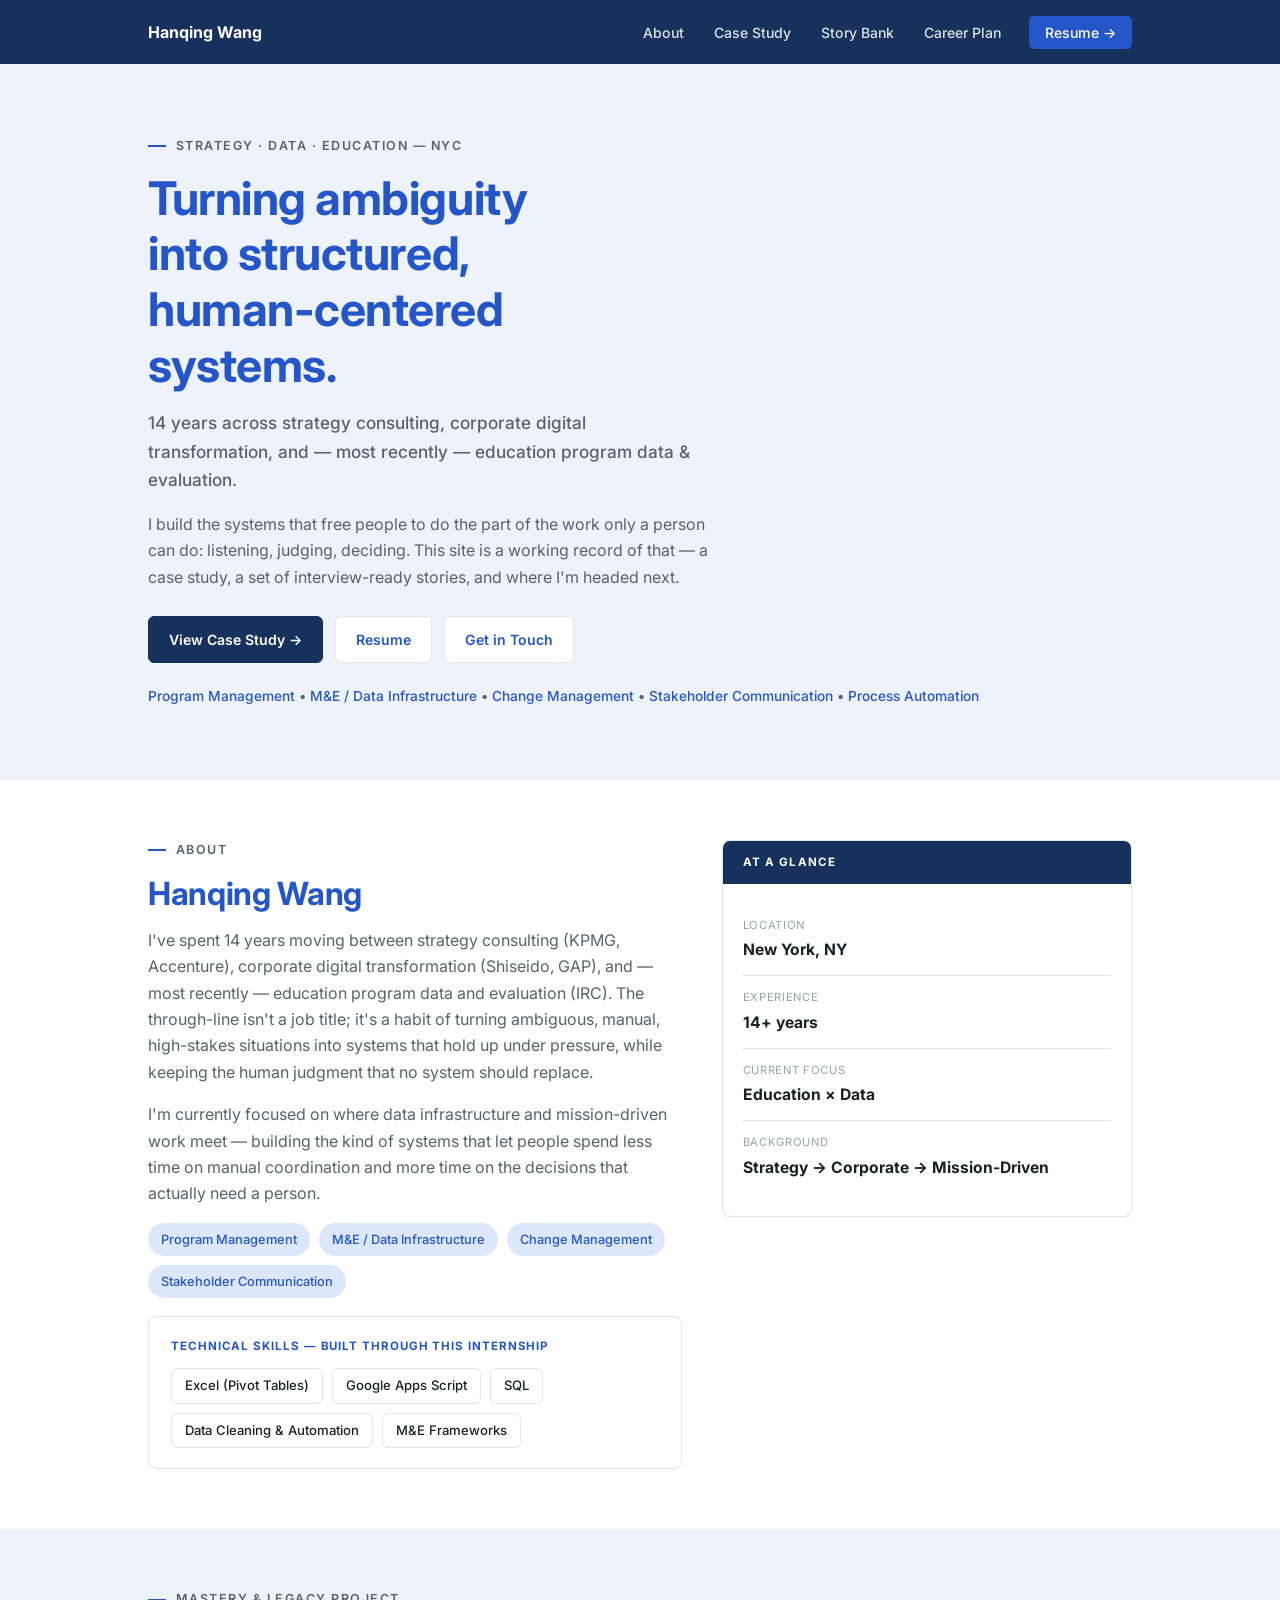
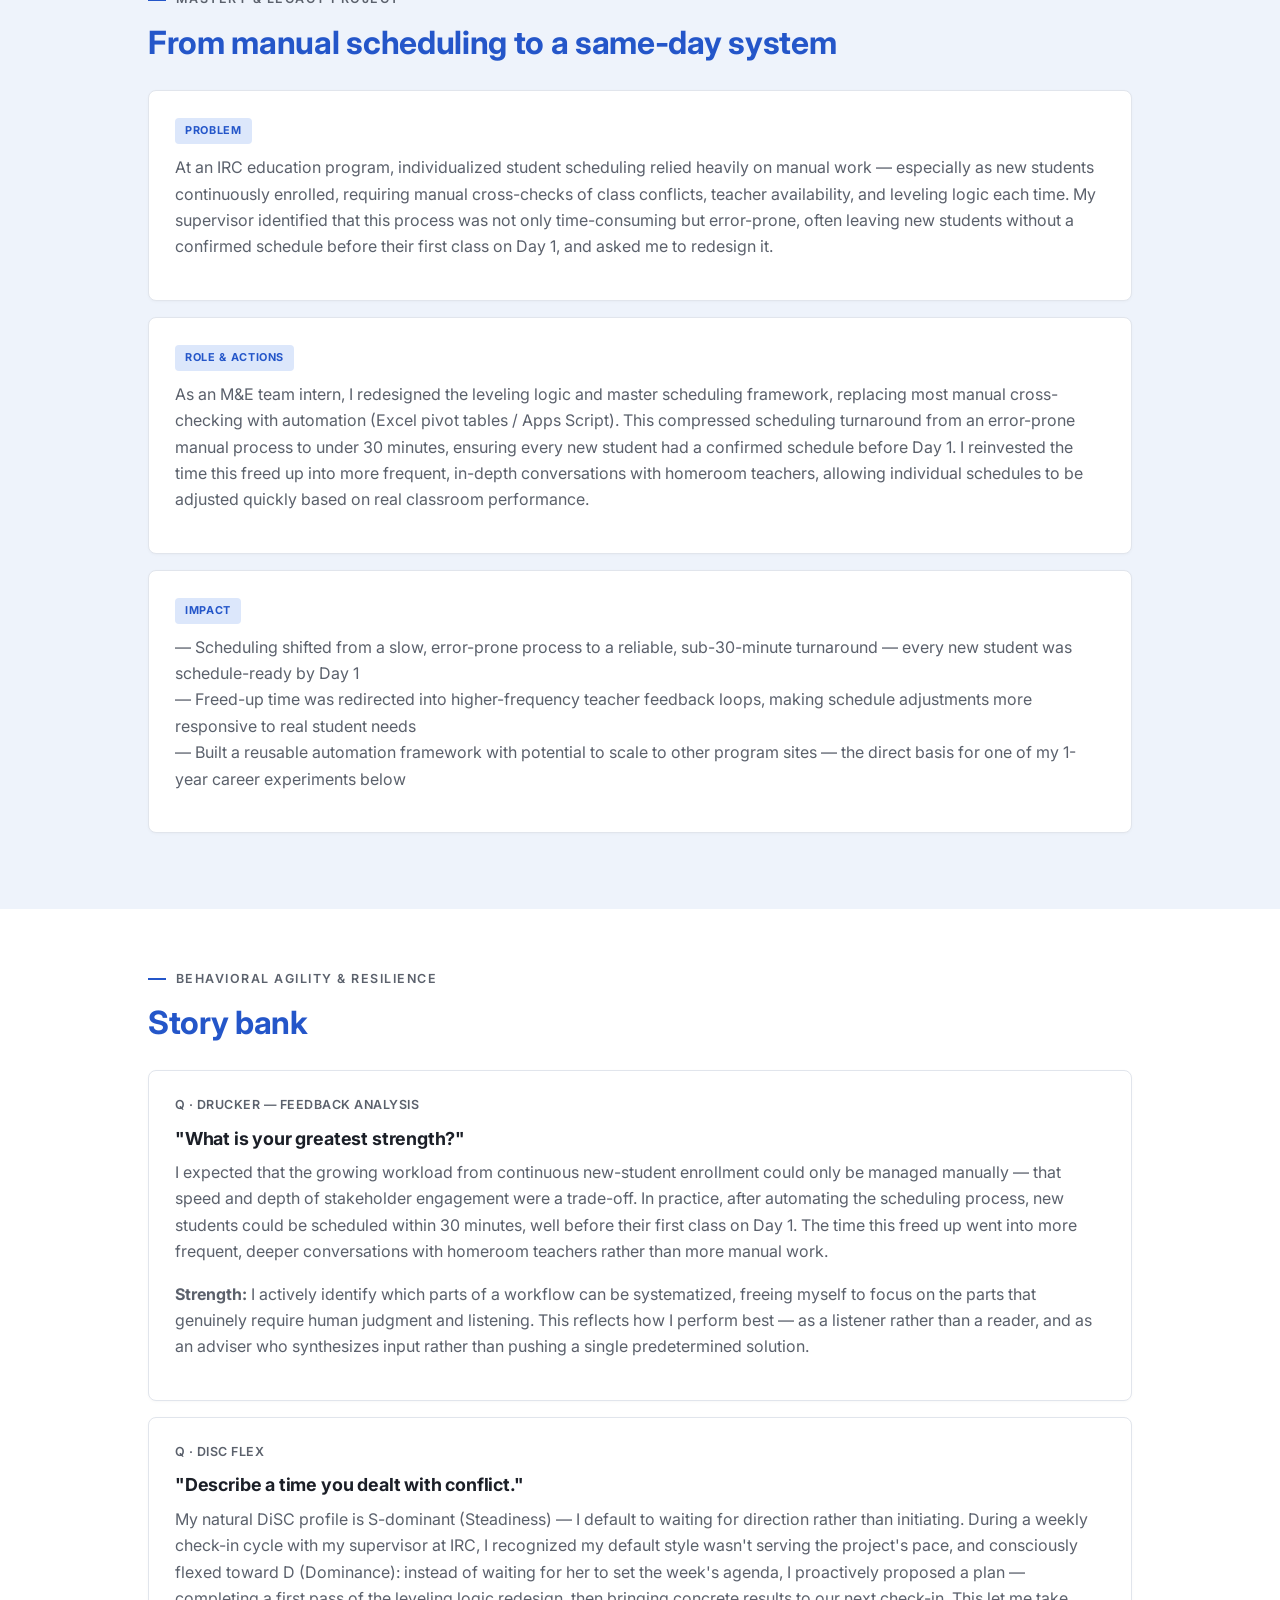
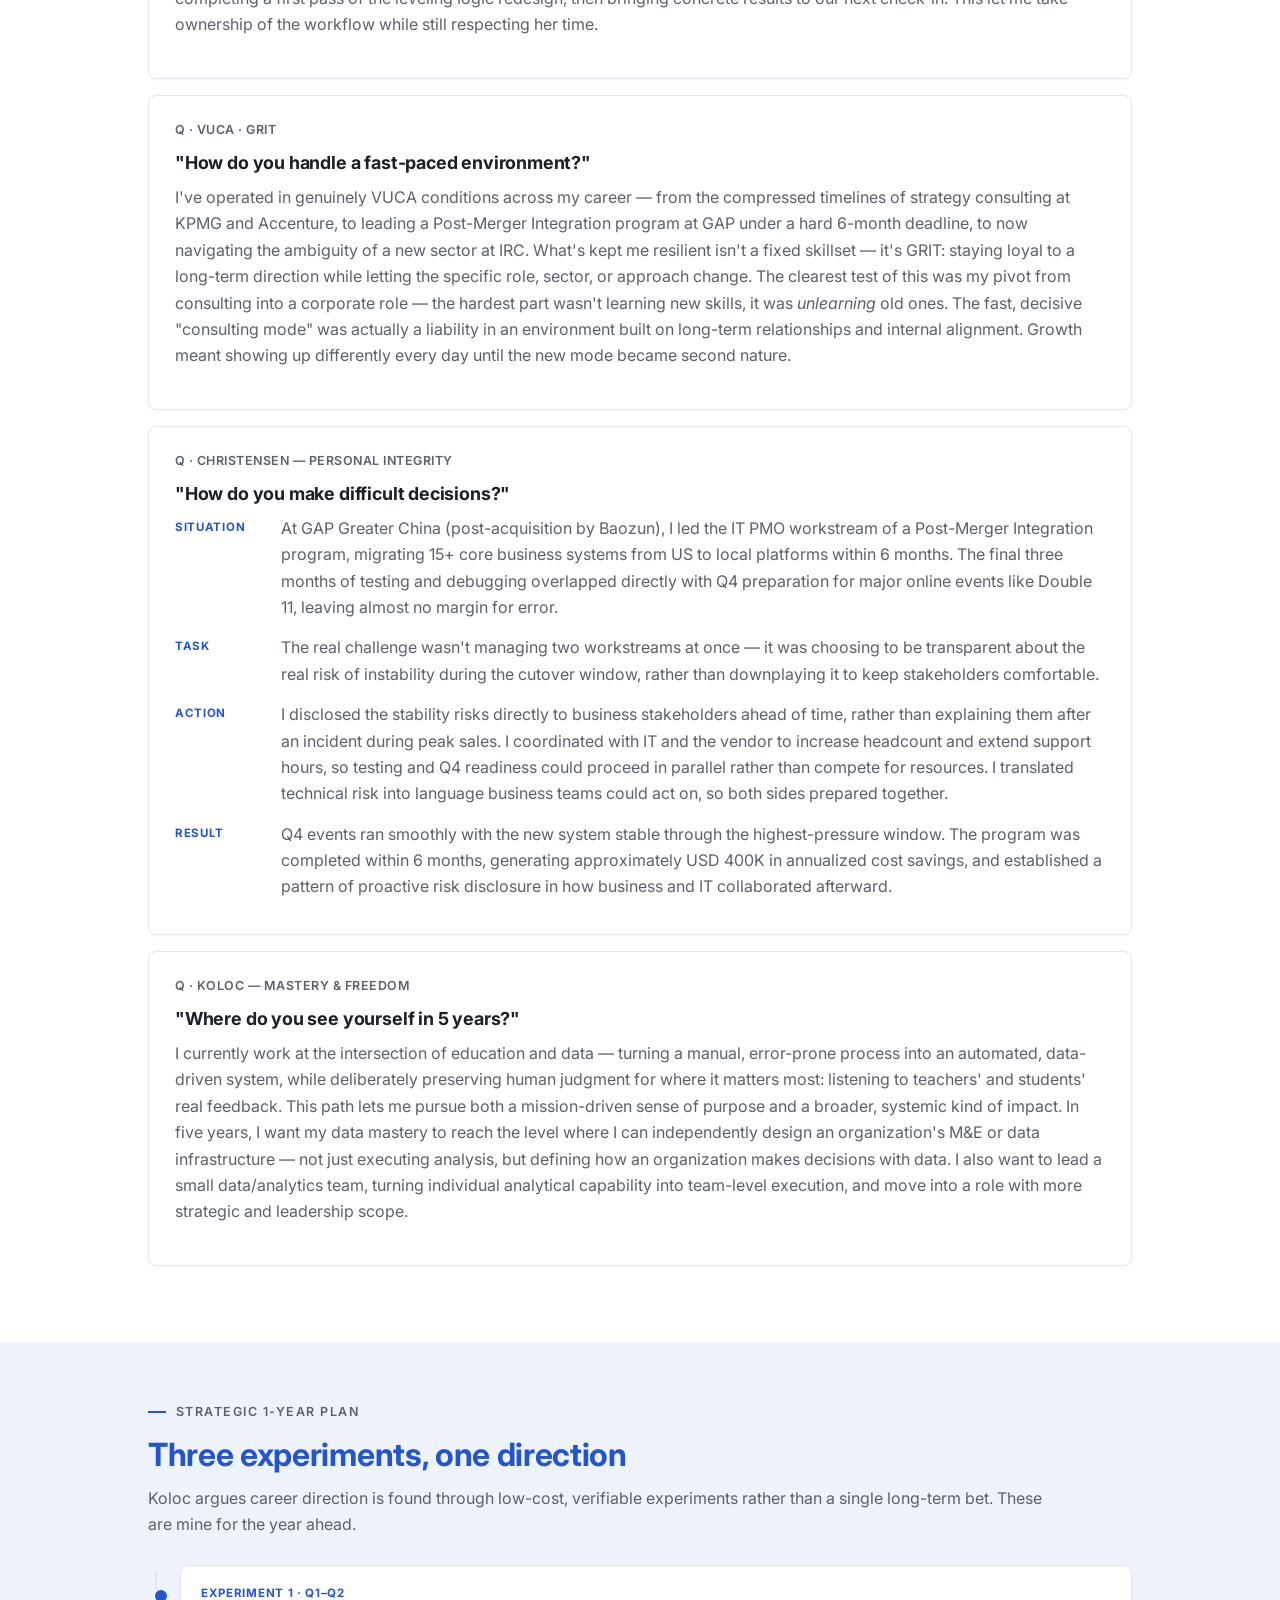
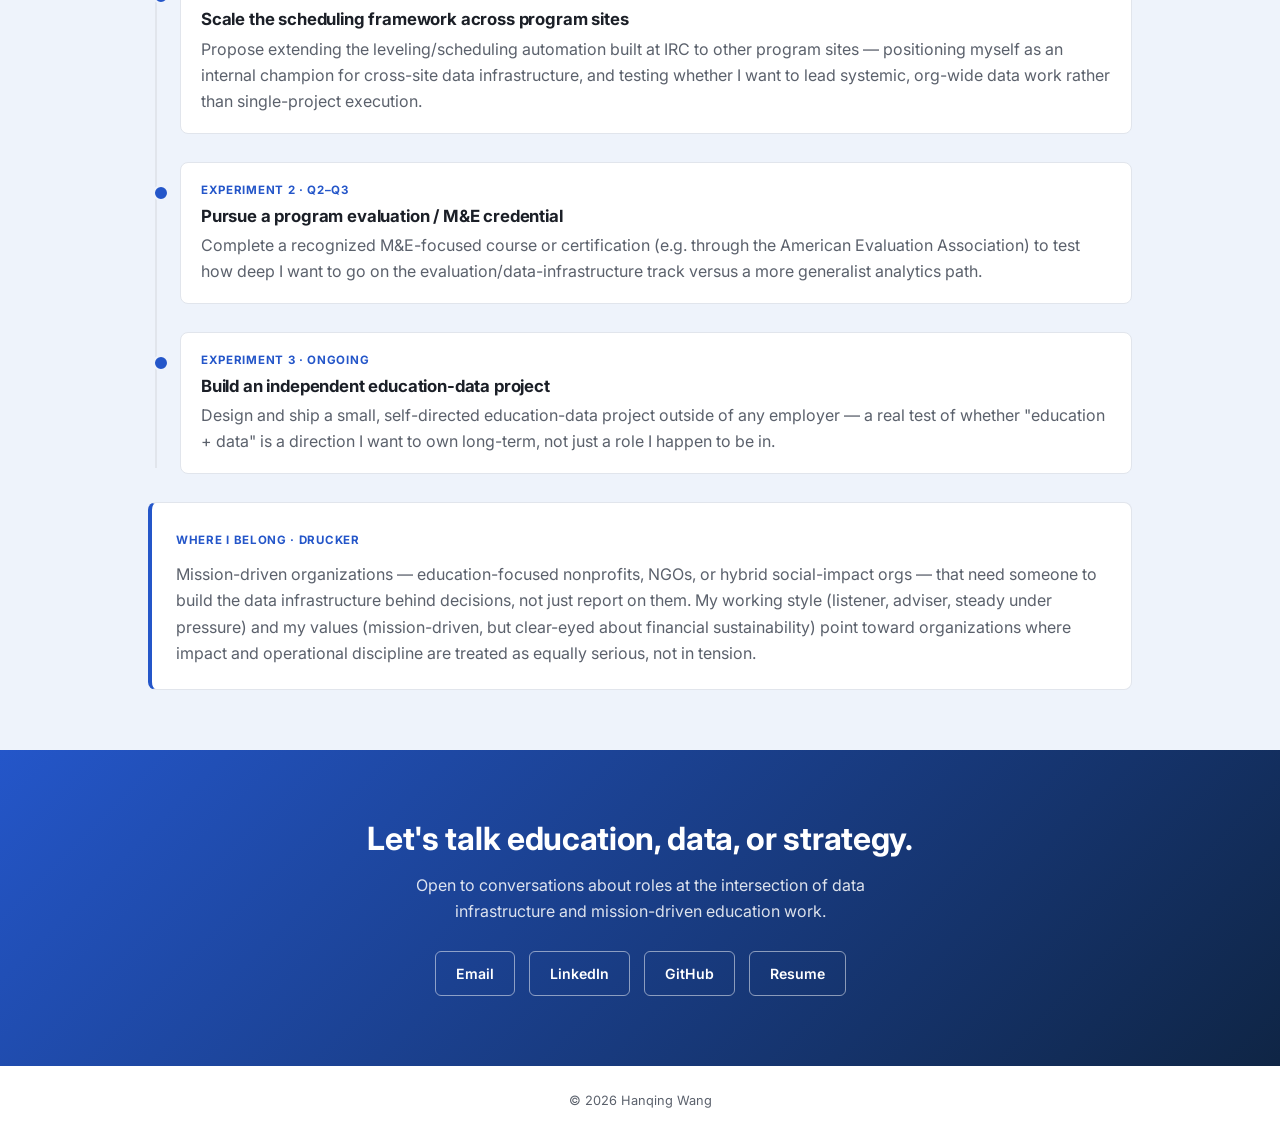
==== index.html @ 9e31d9ca "Add files via upload" ====
<!DOCTYPE html>
<html lang="en">
<head>
<meta charset="UTF-8">
<meta name="viewport" content="width=device-width, initial-scale=1.0">
<title>Hanqing Wang — Strategy, Data & Education</title>
<meta name="description" content="Hanqing Wang — 14 years across strategy consulting, digital transformation, and education program data & evaluation.">
<link rel="preconnect" href="https://fonts.googleapis.com">
<link href="https://fonts.googleapis.com/css2?family=Inter:wght@400;500;600;700&display=swap" rel="stylesheet">
<link rel="stylesheet" href="style.css?v=3">
</head>
<body>

<nav class="site-nav">
  <div class="wrap">
    <a href="#top" class="brand">Hanqing Wang</a>
    <ul class="nav-links">
      <li><a href="#about">About</a></li>
      <li><a href="#case-study">Case Study</a></li>
      <li><a href="#story-bank">Story Bank</a></li>
      <li><a href="#career-plan">Career Plan</a></li>
      <li><a href="resume.pdf" target="_blank" rel="noopener" class="nav-btn">Resume →</a></li>
    </ul>
  </div>
</nav>

<!-- ============ HERO ============ -->
<header class="block bg-light hero" id="top">
  <div class="block-inner">
    <div class="eyebrow">STRATEGY · DATA · EDUCATION — NYC</div>
    <h1>Turning ambiguity into structured, human-centered systems.</h1>
    <p class="role-line">14 years across strategy consulting, corporate digital transformation, and — most recently — education program data &amp; evaluation.</p>
    <p class="lede">I build the systems that free people to do the part of the work only a person can do: listening, judging, deciding. This site is a working record of that — a case study, a set of interview-ready stories, and where I'm headed next.</p>
    <div class="hero-actions">
      <a href="#case-study" class="btn btn-solid">View Case Study →</a>
      <a href="resume.pdf" target="_blank" rel="noopener" class="btn btn-outline">Resume</a>
      <a href="mailto:you@email.com" class="btn btn-outline">Get in Touch</a>
    </div>
    <p class="skill-inline">
      <span>Program Management</span><span>M&amp;E / Data Infrastructure</span><span>Change Management</span><span>Stakeholder Communication</span><span>Process Automation</span>
    </p>
  </div>
</header>

<!-- ============ ABOUT ============ -->
<section class="block bg-white" id="about">
  <div class="block-inner">
    <div class="about-grid">
      <div>
        <div class="eyebrow">About</div>
        <h2>Hanqing Wang</h2>
        <p style="margin-top:14px;">I've spent 14 years moving between strategy consulting (KPMG, Accenture), corporate digital transformation (Shiseido, GAP), and — most recently — education program data and evaluation (IRC). The through-line isn't a job title; it's a habit of turning ambiguous, manual, high-stakes situations into systems that hold up under pressure, while keeping the human judgment that no system should replace.</p>
        <p>I'm currently focused on where data infrastructure and mission-driven work meet — building the kind of systems that let people spend less time on manual coordination and more time on the decisions that actually need a person.</p>
        <div class="pill-row">
          <span class="pill-fill">Program Management</span>
          <span class="pill-fill">M&amp;E / Data Infrastructure</span>
          <span class="pill-fill">Change Management</span>
          <span class="pill-fill">Stakeholder Communication</span>
        </div>

        <div class="skills-card">
          <span class="cat-label">Technical Skills — Built Through This Internship</span>
          <div class="pill-row" style="margin-top:0;">
            <span class="pill-outline">Excel (Pivot Tables)</span>
            <span class="pill-outline">Google Apps Script</span>
            <span class="pill-outline">SQL</span>
            <span class="pill-outline">Data Cleaning &amp; Automation</span>
            <span class="pill-outline">M&amp;E Frameworks</span>
          </div>
        </div>
      </div>

      <div class="glance">
        <div class="glance-header">At a Glance</div>
        <div class="glance-body">
          <dl>
            <div class="glance-row"><dt>Location</dt><dd>New York, NY</dd></div>
            <div class="glance-row"><dt>Experience</dt><dd>14+ years</dd></div>
            <div class="glance-row"><dt>Current Focus</dt><dd>Education × Data</dd></div>
            <div class="glance-row"><dt>Background</dt><dd>Strategy → Corporate → Mission-Driven</dd></div>
          </dl>
        </div>
      </div>
    </div>
  </div>
</section>

<!-- ============ CASE STUDY ============ -->
<section class="block bg-light" id="case-study">
  <div class="block-inner">
    <div class="block-head">
      <div class="eyebrow">Mastery &amp; Legacy Project</div>
      <h2>From manual scheduling to a same-day system</h2>
    </div>

    <div class="card">
      <span class="tag">Problem</span>
      <p>At an IRC education program, individualized student scheduling relied heavily on manual work — especially as new students continuously enrolled, requiring manual cross-checks of class conflicts, teacher availability, and leveling logic each time. My supervisor identified that this process was not only time-consuming but error-prone, often leaving new students without a confirmed schedule before their first class on Day 1, and asked me to redesign it.</p>
    </div>

    <div class="card">
      <span class="tag">Role &amp; Actions</span>
      <p>As an M&amp;E team intern, I redesigned the leveling logic and master scheduling framework, replacing most manual cross-checking with automation (Excel pivot tables / Apps Script). This compressed scheduling turnaround from an error-prone manual process to under 30 minutes, ensuring every new student had a confirmed schedule before Day 1. I reinvested the time this freed up into more frequent, in-depth conversations with homeroom teachers, allowing individual schedules to be adjusted quickly based on real classroom performance.</p>
    </div>

    <div class="card">
      <span class="tag">Impact</span>
      <p>— Scheduling shifted from a slow, error-prone process to a reliable, sub-30-minute turnaround — every new student was schedule-ready by Day 1<br>
      — Freed-up time was redirected into higher-frequency teacher feedback loops, making schedule adjustments more responsive to real student needs<br>
      — Built a reusable automation framework with potential to scale to other program sites — the direct basis for one of my 1-year career experiments below</p>
    </div>
  </div>
</section>

<!-- ============ STORY BANK ============ -->
<section class="block bg-white" id="story-bank">
  <div class="block-inner">
    <div class="block-head">
      <div class="eyebrow">Behavioral Agility &amp; Resilience</div>
      <h2>Story bank</h2>
    </div>

    <div class="card">
      <span class="q-label">Q · Drucker — Feedback Analysis</span>
      <h3>"What is your greatest strength?"</h3>
      <p style="margin-top:10px;">I expected that the growing workload from continuous new-student enrollment could only be managed manually — that speed and depth of stakeholder engagement were a trade-off. In practice, after automating the scheduling process, new students could be scheduled within 30 minutes, well before their first class on Day 1. The time this freed up went into more frequent, deeper conversations with homeroom teachers rather than more manual work.</p>
      <p><strong>Strength:</strong> I actively identify which parts of a workflow can be systematized, freeing myself to focus on the parts that genuinely require human judgment and listening. This reflects how I perform best — as a listener rather than a reader, and as an adviser who synthesizes input rather than pushing a single predetermined solution.</p>
    </div>

    <div class="card">
      <span class="q-label">Q · DiSC Flex</span>
      <h3>"Describe a time you dealt with conflict."</h3>
      <p style="margin-top:10px;">My natural DiSC profile is S-dominant (Steadiness) — I default to waiting for direction rather than initiating. During a weekly check-in cycle with my supervisor at IRC, I recognized my default style wasn't serving the project's pace, and consciously flexed toward D (Dominance): instead of waiting for her to set the week's agenda, I proactively proposed a plan — completing a first pass of the leveling logic redesign, then bringing concrete results to our next check-in. This let me take ownership of the workflow while still respecting her time.</p>
    </div>

    <div class="card">
      <span class="q-label">Q · VUCA · GRIT</span>
      <h3>"How do you handle a fast-paced environment?"</h3>
      <p style="margin-top:10px;">I've operated in genuinely VUCA conditions across my career — from the compressed timelines of strategy consulting at KPMG and Accenture, to leading a Post-Merger Integration program at GAP under a hard 6-month deadline, to now navigating the ambiguity of a new sector at IRC. What's kept me resilient isn't a fixed skillset — it's GRIT: staying loyal to a long-term direction while letting the specific role, sector, or approach change. The clearest test of this was my pivot from consulting into a corporate role — the hardest part wasn't learning new skills, it was <em>unlearning</em> old ones. The fast, decisive "consulting mode" was actually a liability in an environment built on long-term relationships and internal alignment. Growth meant showing up differently every day until the new mode became second nature.</p>
    </div>

    <div class="card">
      <span class="q-label">Q · Christensen — Personal Integrity</span>
      <h3>"How do you make difficult decisions?"</h3>
      <div class="star-grid">
        <span class="star-label">Situation</span>
        <p>At GAP Greater China (post-acquisition by Baozun), I led the IT PMO workstream of a Post-Merger Integration program, migrating 15+ core business systems from US to local platforms within 6 months. The final three months of testing and debugging overlapped directly with Q4 preparation for major online events like Double 11, leaving almost no margin for error.</p>
        <span class="star-label">Task</span>
        <p>The real challenge wasn't managing two workstreams at once — it was choosing to be transparent about the real risk of instability during the cutover window, rather than downplaying it to keep stakeholders comfortable.</p>
        <span class="star-label">Action</span>
        <p>I disclosed the stability risks directly to business stakeholders ahead of time, rather than explaining them after an incident during peak sales. I coordinated with IT and the vendor to increase headcount and extend support hours, so testing and Q4 readiness could proceed in parallel rather than compete for resources. I translated technical risk into language business teams could act on, so both sides prepared together.</p>
        <span class="star-label">Result</span>
        <p>Q4 events ran smoothly with the new system stable through the highest-pressure window. The program was completed within 6 months, generating approximately USD 400K in annualized cost savings, and established a pattern of proactive risk disclosure in how business and IT collaborated afterward.</p>
      </div>
    </div>

    <div class="card">
      <span class="q-label">Q · Koloc — Mastery &amp; Freedom</span>
      <h3>"Where do you see yourself in 5 years?"</h3>
      <p style="margin-top:10px;">I currently work at the intersection of education and data — turning a manual, error-prone process into an automated, data-driven system, while deliberately preserving human judgment for where it matters most: listening to teachers' and students' real feedback. This path lets me pursue both a mission-driven sense of purpose and a broader, systemic kind of impact. In five years, I want my data mastery to reach the level where I can independently design an organization's M&amp;E or data infrastructure — not just executing analysis, but defining how an organization makes decisions with data. I also want to lead a small data/analytics team, turning individual analytical capability into team-level execution, and move into a role with more strategic and leadership scope.</p>
    </div>
  </div>
</section>

<!-- ============ CAREER PLAN ============ -->
<section class="block bg-light" id="career-plan">
  <div class="block-inner">
    <div class="block-head">
      <div class="eyebrow">Strategic 1-Year Plan</div>
      <h2>Three experiments, one direction</h2>
      <p style="margin-top:10px;">Koloc argues career direction is found through low-cost, verifiable experiments rather than a single long-term bet. These are mine for the year ahead.</p>
    </div>

    <div class="timeline">
      <div class="tl-item">
        <span class="q-label">Experiment 1 · Q1–Q2</span>
        <h3>Scale the scheduling framework across program sites</h3>
        <p style="margin:0;">Propose extending the leveling/scheduling automation built at IRC to other program sites — positioning myself as an internal champion for cross-site data infrastructure, and testing whether I want to lead systemic, org-wide data work rather than single-project execution.</p>
      </div>
      <div class="tl-item">
        <span class="q-label">Experiment 2 · Q2–Q3</span>
        <h3>Pursue a program evaluation / M&amp;E credential</h3>
        <p style="margin:0;">Complete a recognized M&amp;E-focused course or certification (e.g. through the American Evaluation Association) to test how deep I want to go on the evaluation/data-infrastructure track versus a more generalist analytics path.</p>
      </div>
      <div class="tl-item">
        <span class="q-label">Experiment 3 · Ongoing</span>
        <h3>Build an independent education-data project</h3>
        <p style="margin:0;">Design and ship a small, self-directed education-data project outside of any employer — a real test of whether "education + data" is a direction I want to own long-term, not just a role I happen to be in.</p>
      </div>
    </div>

    <div class="belong-box">
      <span class="q-label">Where I Belong · Drucker</span>
      <p style="margin-top:10px; margin-bottom:0;">Mission-driven organizations — education-focused nonprofits, NGOs, or hybrid social-impact orgs — that need someone to build the data infrastructure behind decisions, not just report on them. My working style (listener, adviser, steady under pressure) and my values (mission-driven, but clear-eyed about financial sustainability) point toward organizations where impact and operational discipline are treated as equally serious, not in tension.</p>
    </div>
  </div>
</section>

<!-- ============ CONTACT CTA ============ -->
<section class="contact-block" id="contact">
  <h2>Let's talk education, data, or strategy.</h2>
  <p>Open to conversations about roles at the intersection of data infrastructure and mission-driven education work.</p>
  <div class="contact-links">
    <a href="mailto:you@email.com">Email</a>
    <a href="https://linkedin.com/in/yourprofile" target="_blank" rel="noopener">LinkedIn</a>
    <a href="https://github.com/yourusername" target="_blank" rel="noopener">GitHub</a>
    <a href="resume.pdf" target="_blank" rel="noopener">Resume</a>
  </div>
</section>

<footer>
  <p>© 2026 Hanqing Wang</p>
</footer>

</body>
</html>
---- style.css ----
/* ===== Design tokens (Ferra-match) ===== */
:root {
  --navy: #16325C;
  --navy-deep: #0F2545;
  --accent: #2456C9;
  --ink: #1B1F27;
  --ink-soft: #5B616C;
  --bg-light: #EEF3FB;
  --bg-white: #FFFFFF;
  --line: #E1E5EC;
  --pill-fill-bg: #DCE7FB;
  --pill-fill-text: #2456C9;
  --max-w: 900px;
}

* { box-sizing: border-box; }
html { scroll-behavior: smooth; }

body {
  margin: 0;
  background: var(--bg-white);
  color: var(--ink);
  font-family: "Inter", -apple-system, BlinkMacSystemFont, sans-serif;
  font-size: 16px;
  line-height: 1.65;
  -webkit-font-smoothing: antialiased;
}

h1, h2, h3 { margin: 0; line-height: 1.2; letter-spacing: -0.01em; font-weight: 700; }
h1 { font-size: clamp(2rem, 4vw, 2.9rem); color: var(--accent); }
h2 { font-size: clamp(1.5rem, 3vw, 2rem); color: var(--accent); }
h3 { font-size: 1.12rem; color: var(--ink); font-weight: 700; }

p { margin: 0 0 1rem 0; color: var(--ink-soft); }
a { color: var(--accent); }

.eyebrow {
  display: flex; align-items: center; gap: 10px;
  font-size: 0.78rem; letter-spacing: 0.12em; text-transform: uppercase;
  color: var(--ink-soft); font-weight: 600; margin-bottom: 14px;
}
.eyebrow::before { content: ""; width: 18px; height: 2px; background: var(--accent); display: inline-block; }

.wrap { max-width: var(--max-w); margin: 0 auto; padding: 0 28px; }

/* Nav */
.site-nav { position: sticky; top: 0; z-index: 20; background: var(--navy); }
.site-nav .wrap { display: flex; align-items: center; justify-content: space-between; height: 64px; max-width: 1040px; }
.brand { font-weight: 700; font-size: 1rem; color: #fff; text-decoration: none; }
.nav-links { display: flex; gap: 26px; list-style: none; margin: 0; padding: 0; flex-wrap: wrap; align-items: center; }
.nav-links a {
  color: rgba(255,255,255,0.85); text-decoration: none; font-size: 0.88rem; font-weight: 500;
  padding: 6px 2px; border-bottom: 2px solid transparent;
}
.nav-links a:hover, .nav-links a.active { color: #fff; border-bottom-color: #fff; }
.nav-links a.nav-btn {
  background: var(--accent); color: #fff; padding: 8px 16px; border-radius: 5px; border-bottom: none;
}
.nav-links a.nav-btn:hover { background: #1c46ab; }

/* Section backgrounds */
section.block { padding: 60px 0; }
.bg-light { background: var(--bg-light); }
.bg-white { background: var(--bg-white); }

.block-inner { max-width: 1040px; margin: 0 auto; padding: 0 28px; }
.block-head { margin-bottom: 28px; max-width: 900px; }

/* Hero */
.hero { padding: 72px 0 56px; }
.hero h1 { max-width: 14ch; }
.hero .role-line { margin-top: 16px; font-size: 1.08rem; color: var(--ink-soft); max-width: 50ch; font-weight: 500; }
.hero .lede { margin-top: 16px; font-size: 1rem; max-width: 58ch; }
.hero-actions { margin-top: 26px; display: flex; gap: 12px; flex-wrap: wrap; }

.btn {
  display: inline-flex; align-items: center; gap: 8px; padding: 11px 20px; border-radius: 6px; text-decoration: none;
  font-size: 0.88rem; font-weight: 600; border: 1px solid var(--line);
}
.btn-solid { background: var(--navy); color: #fff; border-color: var(--navy); }
.btn-solid:hover { background: var(--navy-deep); }
.btn-outline { background: #fff; color: var(--accent); border: 1px solid var(--line); }
.btn-outline:hover { border-color: var(--accent); }

.skill-inline { margin-top: 22px; font-size: 0.86rem; color: var(--accent); font-weight: 500; }
.skill-inline span:not(:last-child)::after { content: " •  "; color: var(--ink-soft); }

/* About / at-a-glance */
.about-grid { display: grid; grid-template-columns: 1.3fr 1fr; gap: 40px; align-items: start; }
@media (max-width: 700px) { .about-grid { grid-template-columns: 1fr; } }
.about-grid h2 { margin-bottom: 14px; }

.glance { border: 1px solid var(--line); border-radius: 8px; background: #fff; overflow: hidden; box-shadow: 0 1px 3px rgba(0,0,0,0.04); }
.glance-header { background: var(--navy); color: #fff; font-size: 0.72rem; letter-spacing: 0.1em; text-transform: uppercase; font-weight: 700; padding: 12px 20px; }
.glance-body { padding: 4px 20px 8px; }
.glance-row { padding: 12px 0; border-bottom: 1px solid var(--line); }
.glance-row:last-child { border-bottom: none; }
.glance-row dt { font-size: 0.7rem; letter-spacing: 0.06em; text-transform: uppercase; color: #9aa1ab; margin-bottom: 3px; }
.glance-row dd { margin: 0; font-weight: 700; color: var(--ink); font-size: 0.98rem; }

/* Filled pills (About focus areas) */
.pill-row { display: flex; flex-wrap: wrap; gap: 9px; margin-top: 16px; }
.pill-fill {
  font-size: 0.8rem; font-weight: 500; padding: 6px 13px; border-radius: 20px;
  background: var(--pill-fill-bg); color: var(--pill-fill-text);
}

/* Outlined pills (Skills gained) */
.pill-outline {
  font-size: 0.82rem; font-weight: 500; padding: 6px 13px; border-radius: 6px;
  background: #fff; border: 1px solid var(--line); color: var(--ink);
}
.skills-card { background: #fff; border: 1px solid var(--line); border-radius: 8px; padding: 20px 22px; margin-top: 18px; }
.skills-card .cat-label { font-size: 0.72rem; letter-spacing: 0.08em; text-transform: uppercase; font-weight: 700; color: var(--accent); display: block; margin-bottom: 12px; }

/* Cards (case study / story bank) */
.card { background: #fff; border: 1px solid var(--line); border-radius: 8px; padding: 24px 26px; margin-bottom: 16px; box-shadow: 0 1px 3px rgba(0,0,0,0.03); }
.card h3 { margin-bottom: 8px; }
.card .tag {
  display: inline-block; font-size: 0.68rem; font-weight: 700;
  letter-spacing: 0.06em; text-transform: uppercase; color: var(--accent);
  background: var(--pill-fill-bg); padding: 4px 10px; border-radius: 4px; margin-bottom: 10px;
}
.card .q-label { font-size: 0.78rem; font-weight: 600; letter-spacing: 0.04em; text-transform: uppercase; color: var(--ink-soft); margin-bottom: 12px; display: block; }

/* STAR layout */
.star-grid { display: grid; grid-template-columns: 90px 1fr; gap: 4px 16px; margin-top: 10px; }
.star-label { font-size: 0.72rem; font-weight: 700; letter-spacing: 0.06em; text-transform: uppercase; color: var(--accent); padding-top: 3px; }
.star-grid p { margin-bottom: 10px; }

/* Timeline */
.timeline { position: relative; margin-top: 20px; padding-left: 28px; }
.timeline::before { content: ""; position: absolute; left: 7px; top: 6px; bottom: 6px; width: 2px; background: var(--line); }
.tl-item { position: relative; margin-bottom: 28px; background: #fff; border: 1px solid var(--line); border-radius: 8px; padding: 18px 20px; margin-left: 4px; }
.tl-item::before {
  content: ""; position: absolute; left: -28px; top: 22px; width: 12px; height: 12px;
  border-radius: 50%; background: var(--accent); border: 2px solid var(--bg-light);
}
.tl-item .q-label { font-size: 0.72rem; font-weight: 700; letter-spacing: 0.06em; text-transform: uppercase; color: var(--accent); margin-bottom: 6px; display: block; }
.tl-item h3 { font-size: 1.05rem; margin-bottom: 6px; }

.belong-box { margin-top: 28px; padding: 22px 24px; border-radius: 8px; background: #fff; border: 1px solid var(--line); border-left: 4px solid var(--accent); }
.belong-box .q-label { font-size: 0.72rem; font-weight: 700; letter-spacing: 0.06em; text-transform: uppercase; color: var(--accent); }

/* Contact CTA banner */
.contact-block {
  text-align: center; padding: 70px 28px; border-radius: 0;
  background: linear-gradient(135deg, var(--accent), var(--navy-deep));
  color: #fff;
}
.contact-block h2 { color: #fff; max-width: none; }
.contact-block p { color: rgba(255,255,255,0.85); max-width: 46ch; margin: 14px auto 0; }
.contact-links { display: flex; gap: 14px; justify-content: center; margin-top: 26px; flex-wrap: wrap; }
.contact-links a {
  color: #fff; text-decoration: none; font-size: 0.88rem; font-weight: 600;
  border: 1px solid rgba(255,255,255,0.5); padding: 10px 20px; border-radius: 6px;
}
.contact-links a:hover { background: rgba(255,255,255,0.12); }

footer { padding: 24px 0; text-align: center; background: var(--bg-white); }
footer p { font-size: 0.8rem; color: var(--ink-soft); margin: 0; }

@media (max-width: 640px) {
  .star-grid { grid-template-columns: 1fr; }
  .star-label { padding-top: 0; }
}
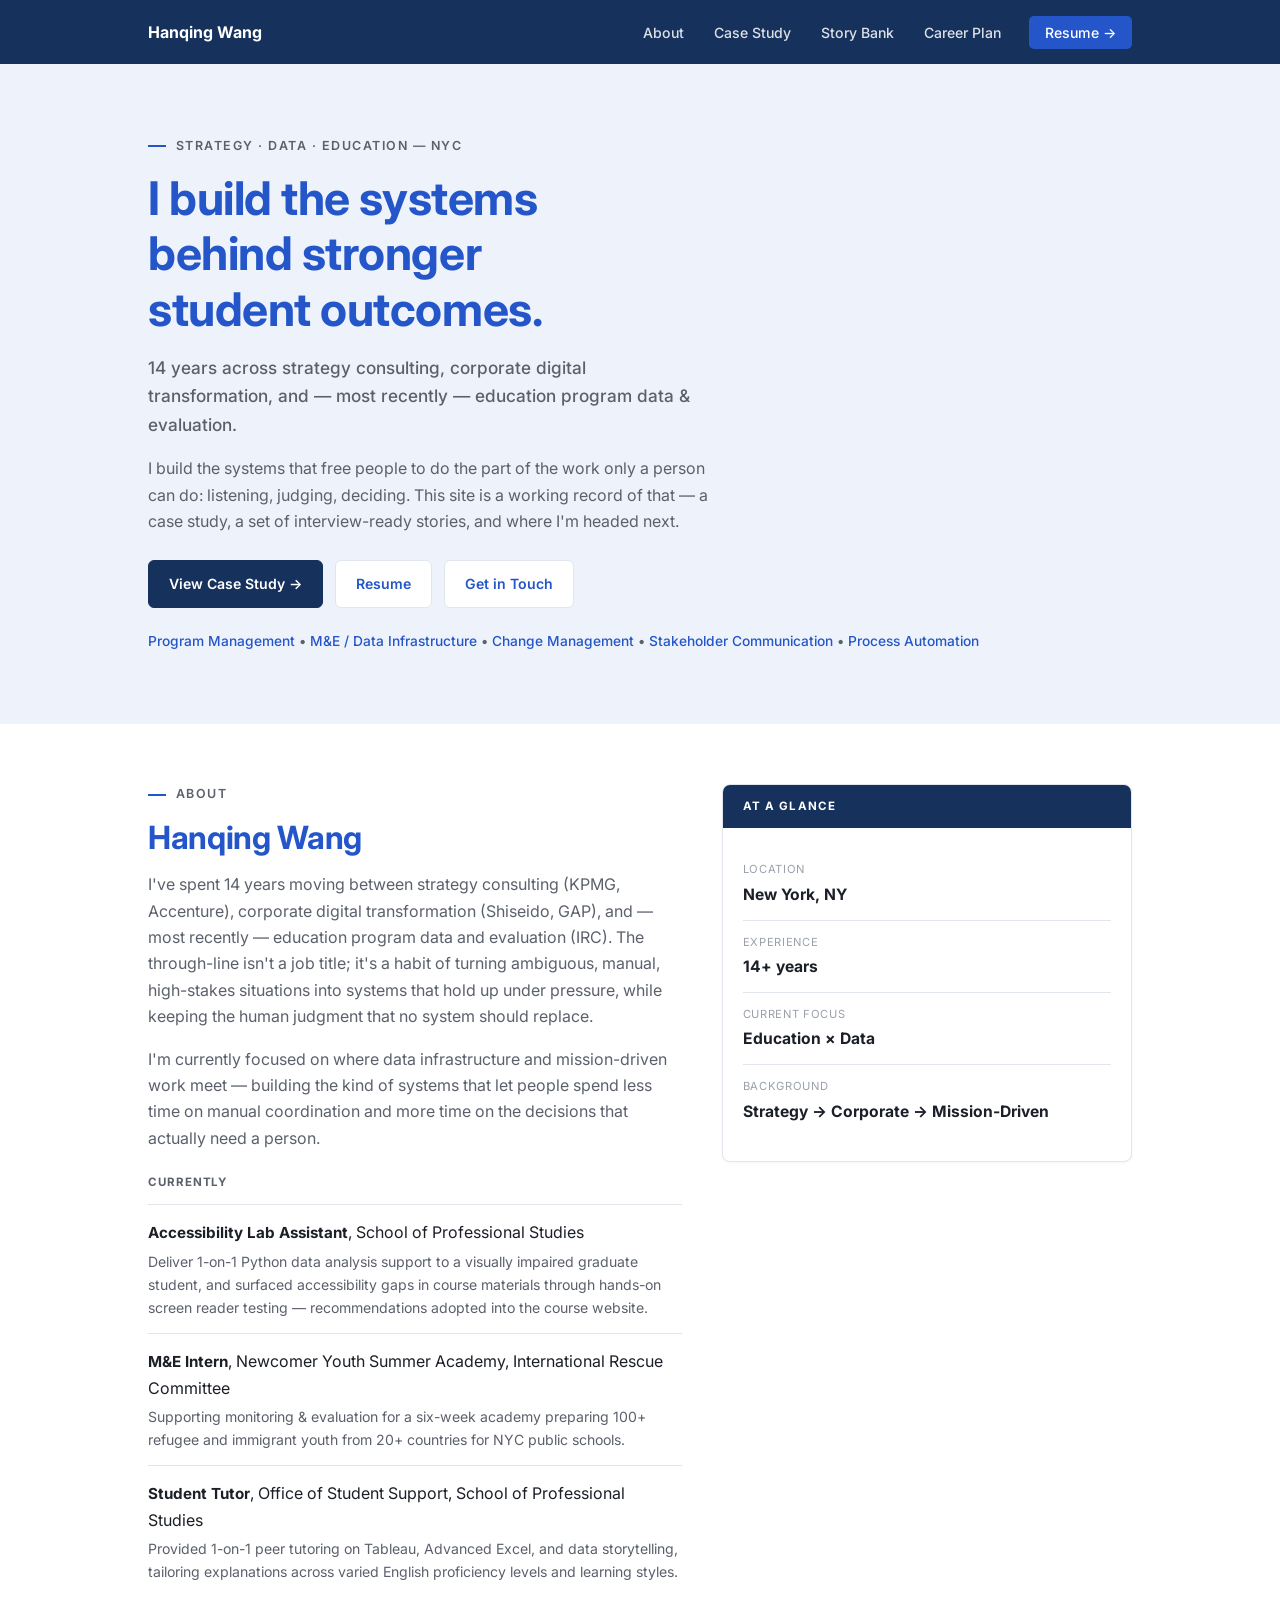
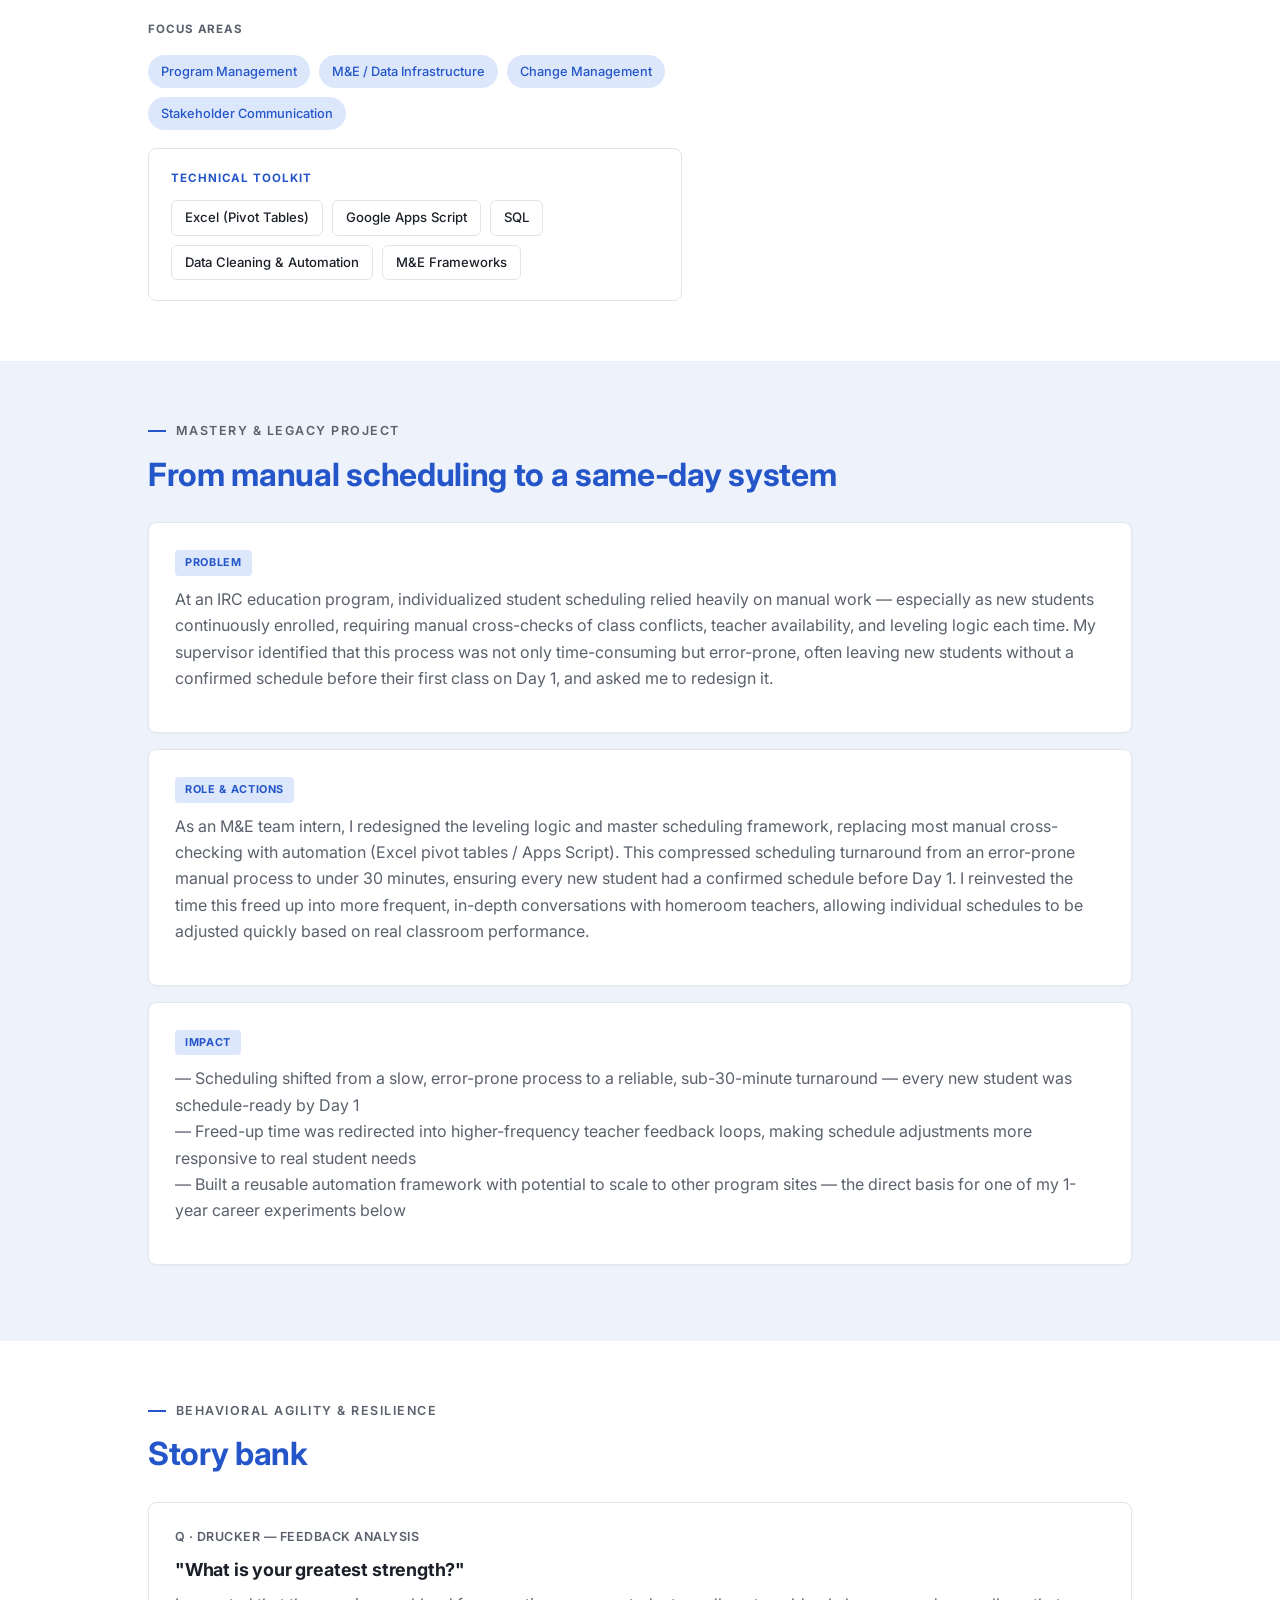
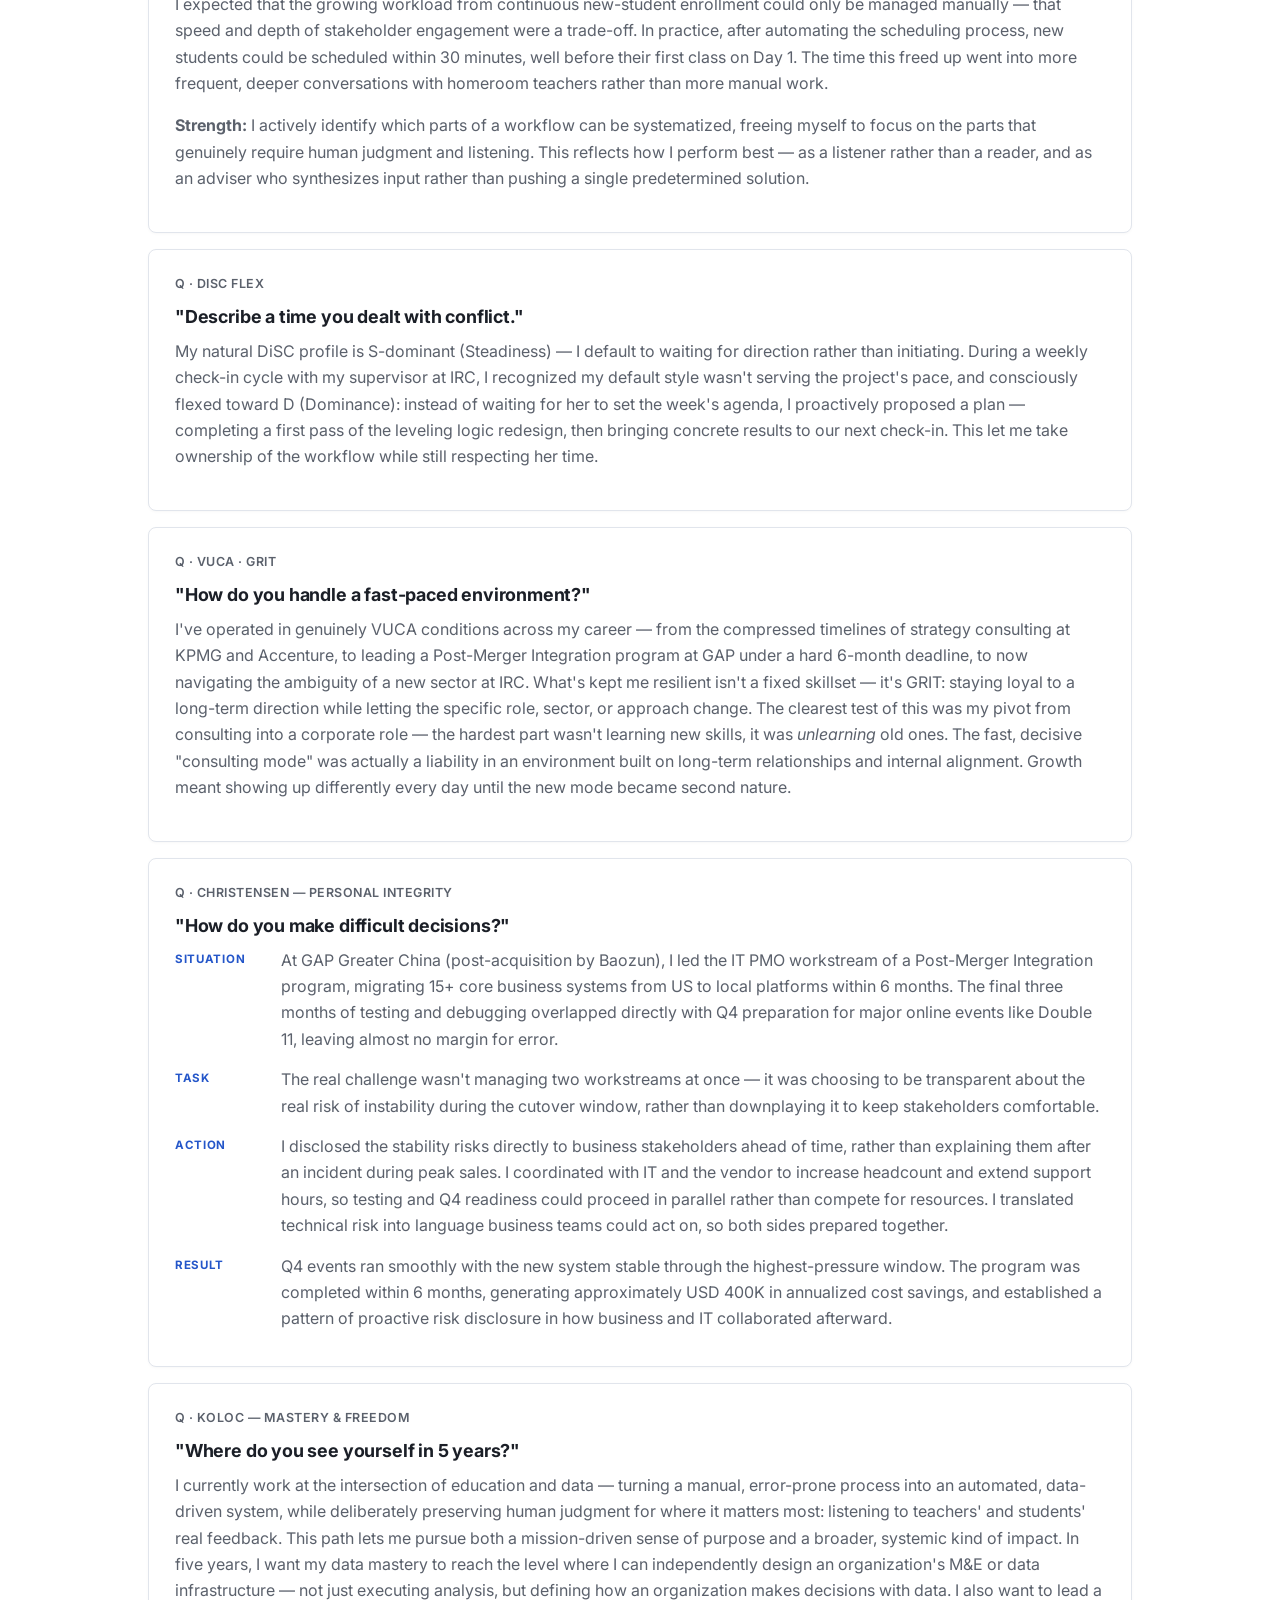
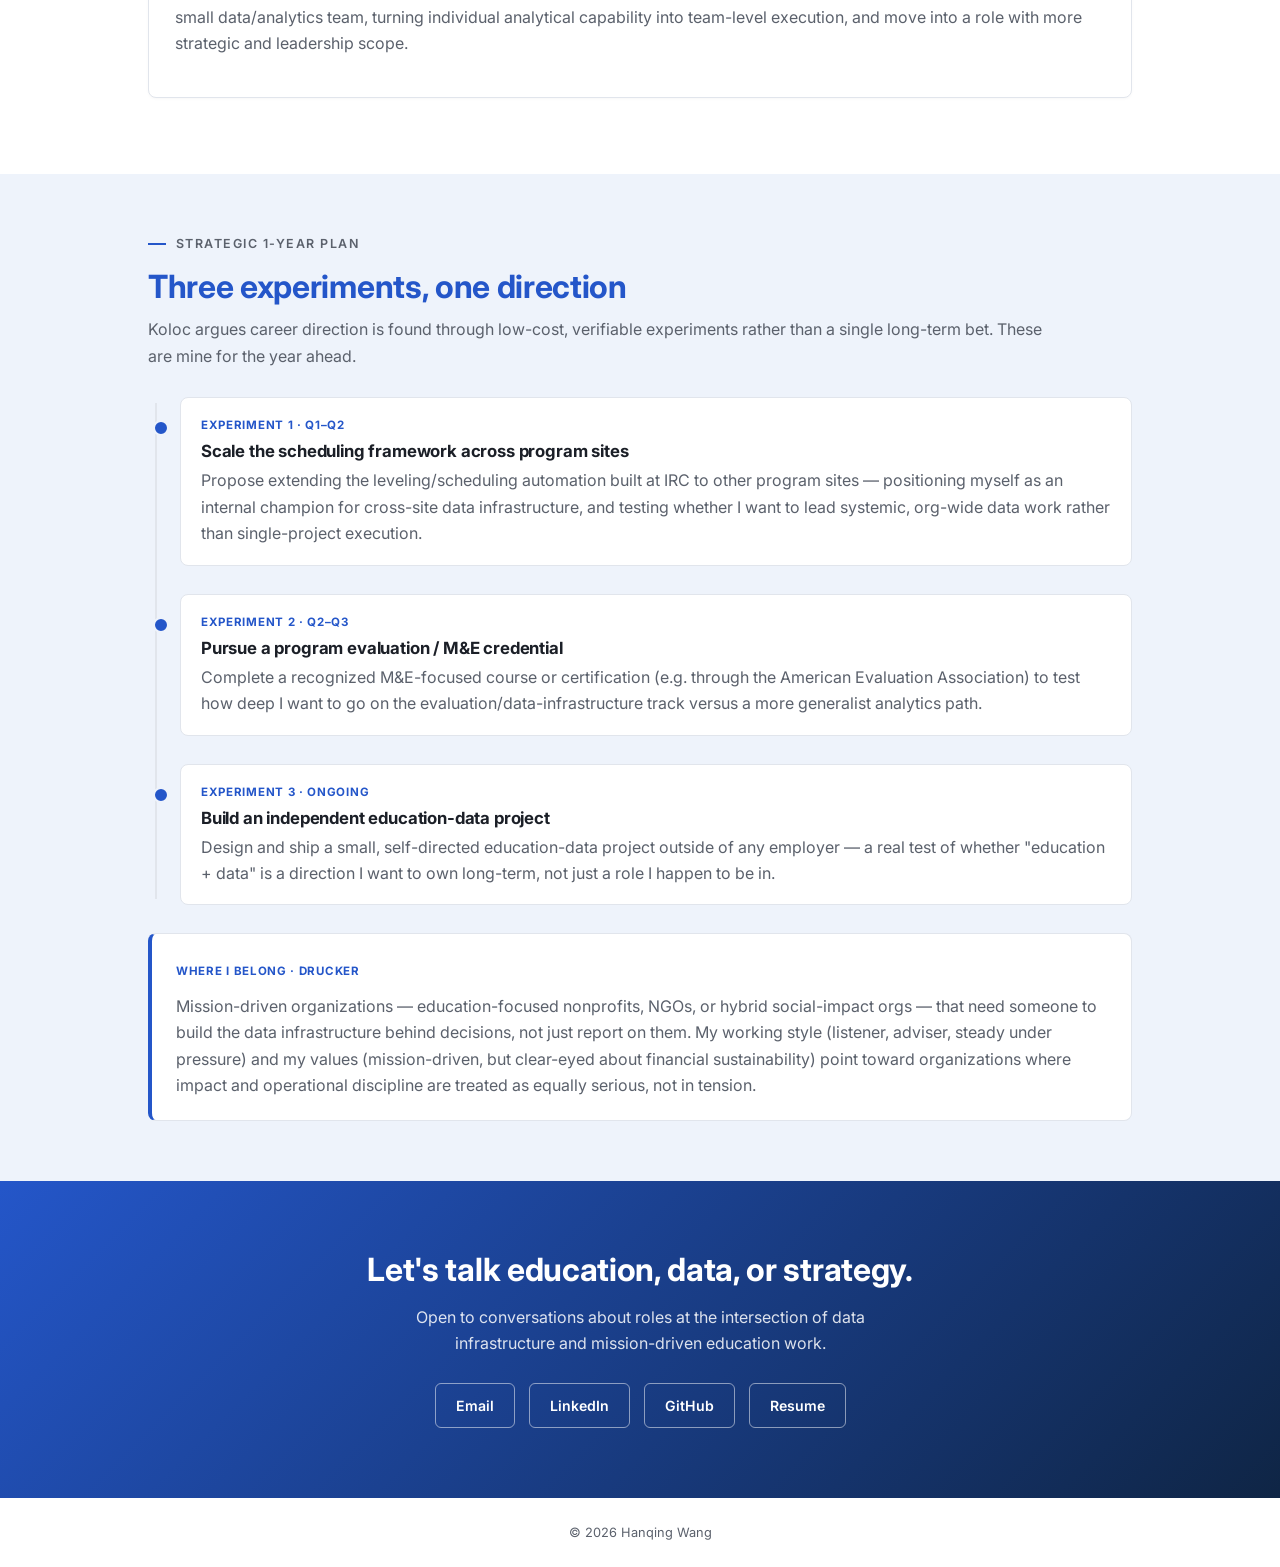
==== commit cad13312: "Add files via upload" ====
--- a/index.html
+++ b/index.html
@@ -28,13 +28,13 @@
 <header class="block bg-light hero" id="top">
   <div class="block-inner">
     <div class="eyebrow">STRATEGY · DATA · EDUCATION — NYC</div>
-    <h1>Turning ambiguity into structured, human-centered systems.</h1>
+    <h1>I build the systems behind stronger student outcomes.</h1>
     <p class="role-line">14 years across strategy consulting, corporate digital transformation, and — most recently — education program data &amp; evaluation.</p>
     <p class="lede">I build the systems that free people to do the part of the work only a person can do: listening, judging, deciding. This site is a working record of that — a case study, a set of interview-ready stories, and where I'm headed next.</p>
     <div class="hero-actions">
       <a href="#case-study" class="btn btn-solid">View Case Study →</a>
       <a href="resume.pdf" target="_blank" rel="noopener" class="btn btn-outline">Resume</a>
-      <a href="mailto:you@email.com" class="btn btn-outline">Get in Touch</a>
+      <a href="mailto:hw3146@columbia.edu" class="btn btn-outline">Get in Touch</a>
     </div>
     <p class="skill-inline">
       <span>Program Management</span><span>M&amp;E / Data Infrastructure</span><span>Change Management</span><span>Stakeholder Communication</span><span>Process Automation</span>
@@ -51,6 +51,23 @@
         <h2>Hanqing Wang</h2>
         <p style="margin-top:14px;">I've spent 14 years moving between strategy consulting (KPMG, Accenture), corporate digital transformation (Shiseido, GAP), and — most recently — education program data and evaluation (IRC). The through-line isn't a job title; it's a habit of turning ambiguous, manual, high-stakes situations into systems that hold up under pressure, while keeping the human judgment that no system should replace.</p>
         <p>I'm currently focused on where data infrastructure and mission-driven work meet — building the kind of systems that let people spend less time on manual coordination and more time on the decisions that actually need a person.</p>
+
+        <div class="concurrent-list">
+          <p class="cat-label-plain" style="margin-bottom:12px;">Currently</p>
+          <div class="concurrent-item">
+            <strong>Accessibility Lab Assistant</strong>, School of Professional Studies
+            <p style="margin:4px 0 0;">Deliver 1-on-1 Python data analysis support to a visually impaired graduate student, and surfaced accessibility gaps in course materials through hands-on screen reader testing — recommendations adopted into the course website.</p>
+          </div>
+          <div class="concurrent-item">
+            <strong>M&amp;E Intern</strong>, Newcomer Youth Summer Academy, International Rescue Committee
+            <p style="margin:4px 0 0;">Supporting monitoring &amp; evaluation for a six-week academy preparing 100+ refugee and immigrant youth from 20+ countries for NYC public schools.</p>
+          </div>
+          <div class="concurrent-item">
+            <strong>Student Tutor</strong>, Office of Student Support, School of Professional Studies
+            <p style="margin:4px 0 0;">Provided 1-on-1 peer tutoring on Tableau, Advanced Excel, and data storytelling, tailoring explanations across varied English proficiency levels and learning styles.</p>
+          </div>
+        </div>
+        <p class="cat-label-plain">Focus Areas</p>
         <div class="pill-row">
           <span class="pill-fill">Program Management</span>
           <span class="pill-fill">M&amp;E / Data Infrastructure</span>
@@ -59,7 +76,7 @@
         </div>
 
         <div class="skills-card">
-          <span class="cat-label">Technical Skills — Built Through This Internship</span>
+          <span class="cat-label">Technical Toolkit</span>
           <div class="pill-row" style="margin-top:0;">
             <span class="pill-outline">Excel (Pivot Tables)</span>
             <span class="pill-outline">Google Apps Script</span>
@@ -201,9 +218,9 @@
   <h2>Let's talk education, data, or strategy.</h2>
   <p>Open to conversations about roles at the intersection of data infrastructure and mission-driven education work.</p>
   <div class="contact-links">
-    <a href="mailto:you@email.com">Email</a>
-    <a href="https://linkedin.com/in/yourprofile" target="_blank" rel="noopener">LinkedIn</a>
-    <a href="https://github.com/yourusername" target="_blank" rel="noopener">GitHub</a>
+    <a href="mailto:hw3146@columbia.edu">Email</a>
+    <a href="https://linkedin.com/in/hanqing-jessica-wang" target="_blank" rel="noopener">LinkedIn</a>
+    <a href="https://github.com/wang-hanqing" target="_blank" rel="noopener">GitHub</a>
     <a href="resume.pdf" target="_blank" rel="noopener">Resume</a>
   </div>
 </section>
--- a/style.css
+++ b/style.css
@@ -69,6 +69,7 @@
 /* Hero */
 .hero { padding: 72px 0 56px; }
 .hero h1 { max-width: 14ch; }
+@media (max-width: 640px) { .hero h1 { max-width: 100%; } }
 .hero .role-line { margin-top: 16px; font-size: 1.08rem; color: var(--ink-soft); max-width: 50ch; font-weight: 500; }
 .hero .lede { margin-top: 16px; font-size: 1rem; max-width: 58ch; }
 .hero-actions { margin-top: 26px; display: flex; gap: 12px; flex-wrap: wrap; }
@@ -104,6 +105,7 @@
   font-size: 0.8rem; font-weight: 500; padding: 6px 13px; border-radius: 20px;
   background: var(--pill-fill-bg); color: var(--pill-fill-text);
 }
+.cat-label-plain { font-size: 0.72rem; letter-spacing: 0.08em; text-transform: uppercase; font-weight: 700; color: var(--ink-soft); margin: 0 0 10px 0; }
 
 /* Outlined pills (Skills gained) */
 .pill-outline {
@@ -112,6 +114,11 @@
 }
 .skills-card { background: #fff; border: 1px solid var(--line); border-radius: 8px; padding: 20px 22px; margin-top: 18px; }
 .skills-card .cat-label { font-size: 0.72rem; letter-spacing: 0.08em; text-transform: uppercase; font-weight: 700; color: var(--accent); display: block; margin-bottom: 12px; }
+
+.concurrent-list { margin: 22px 0; }
+.concurrent-item { padding: 14px 0; border-top: 1px solid var(--line); }
+.concurrent-item strong { color: var(--ink); font-size: 0.95rem; }
+.concurrent-item p { font-size: 0.88rem; margin-bottom: 0; }
 
 /* Cards (case study / story bank) */
 .card { background: #fff; border: 1px solid var(--line); border-radius: 8px; padding: 24px 26px; margin-bottom: 16px; box-shadow: 0 1px 3px rgba(0,0,0,0.03); }
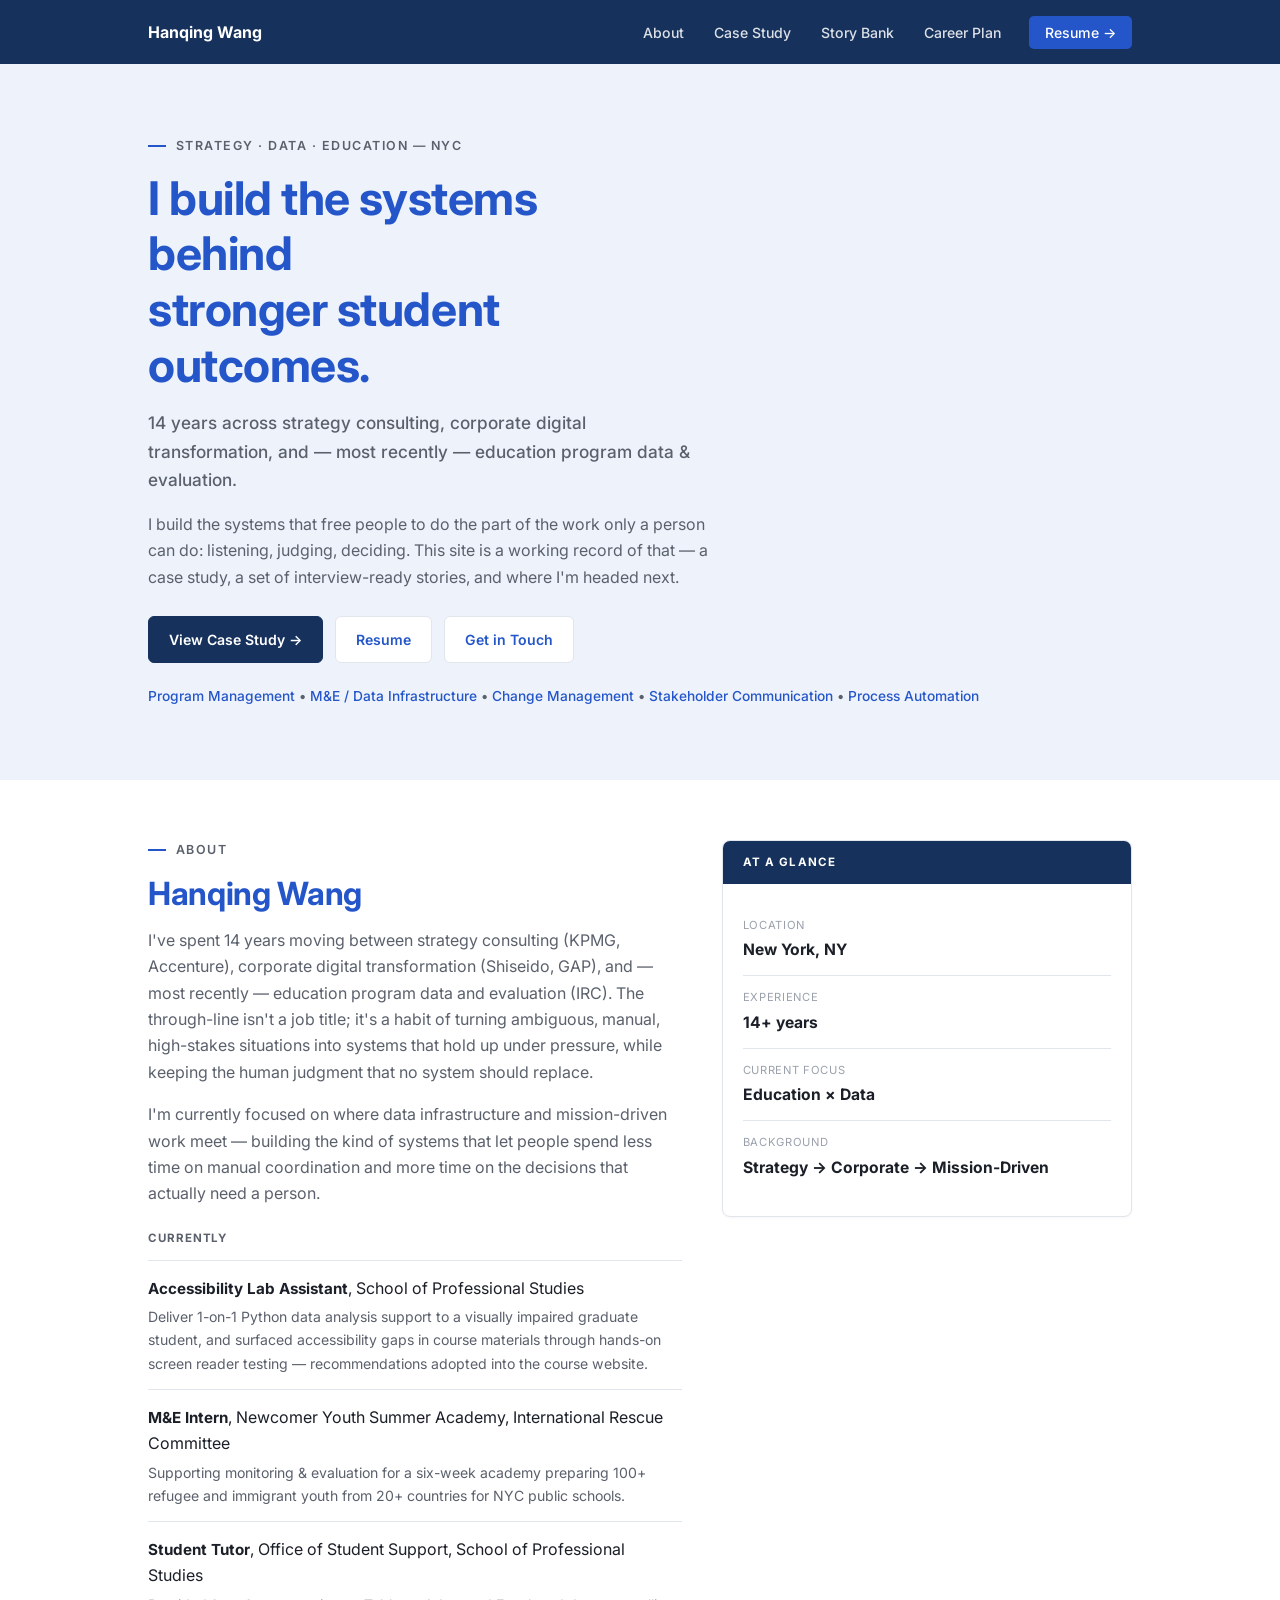
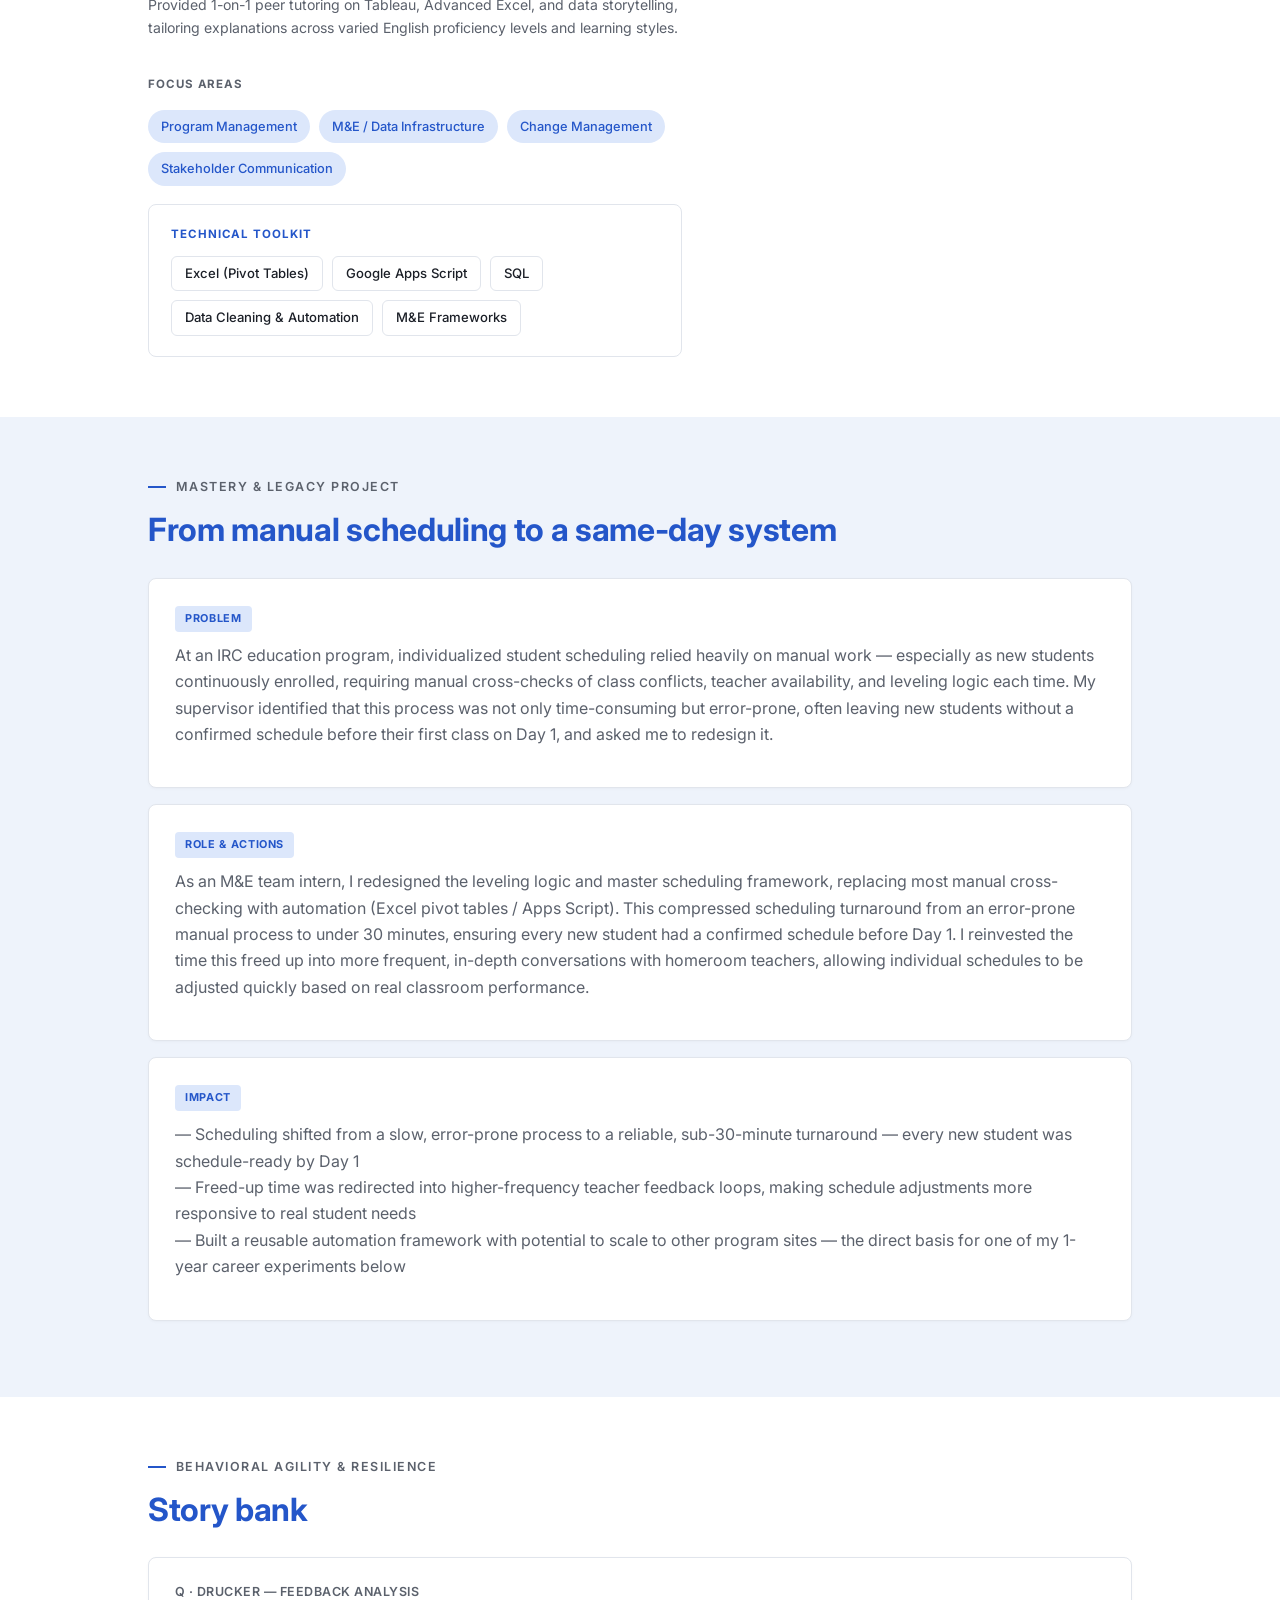
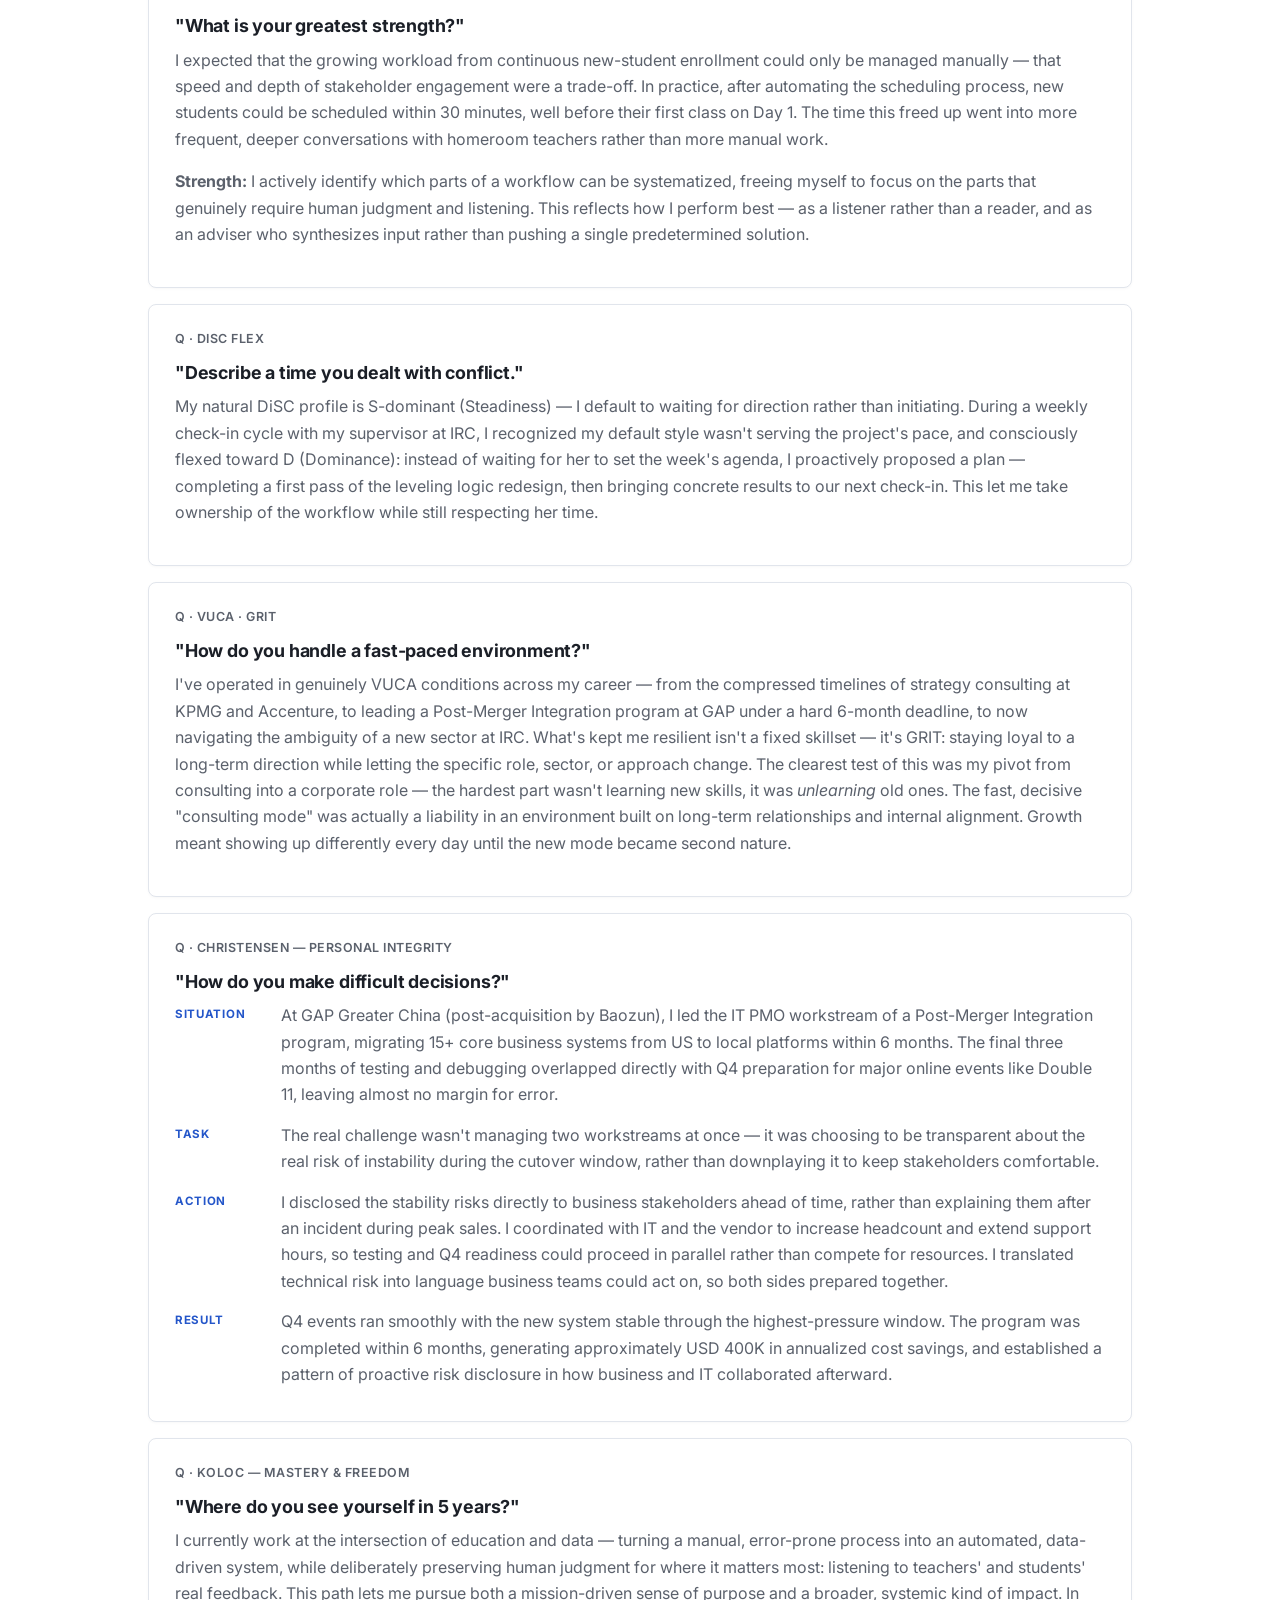
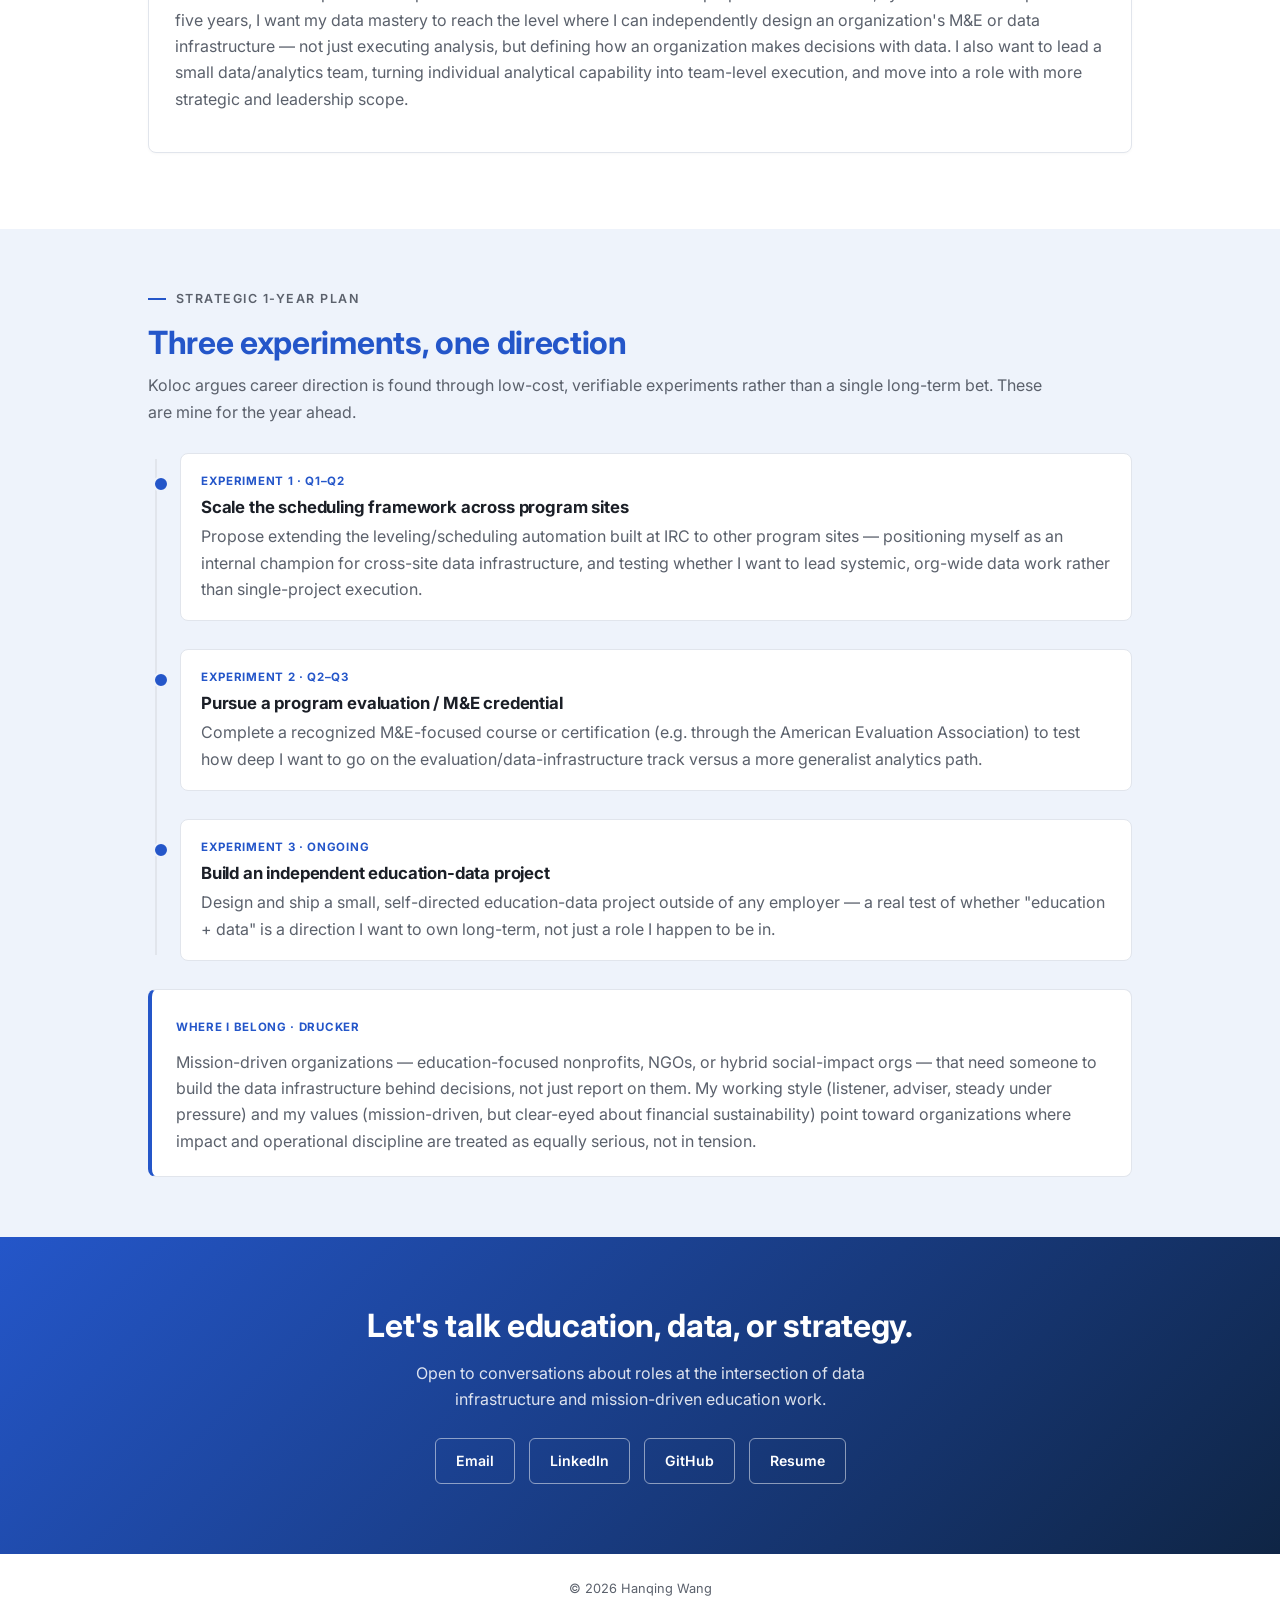
==== commit 2fa59a51: "Update index.html" ====
--- a/index.html
+++ b/index.html
@@ -28,7 +28,7 @@
 <header class="block bg-light hero" id="top">
   <div class="block-inner">
     <div class="eyebrow">STRATEGY · DATA · EDUCATION — NYC</div>
-    <h1>I build the systems behind stronger student outcomes.</h1>
+    <h1>I build the systems behind<br>stronger student outcomes.</h1>
     <p class="role-line">14 years across strategy consulting, corporate digital transformation, and — most recently — education program data &amp; evaluation.</p>
     <p class="lede">I build the systems that free people to do the part of the work only a person can do: listening, judging, deciding. This site is a working record of that — a case study, a set of interview-ready stories, and where I'm headed next.</p>
     <div class="hero-actions">
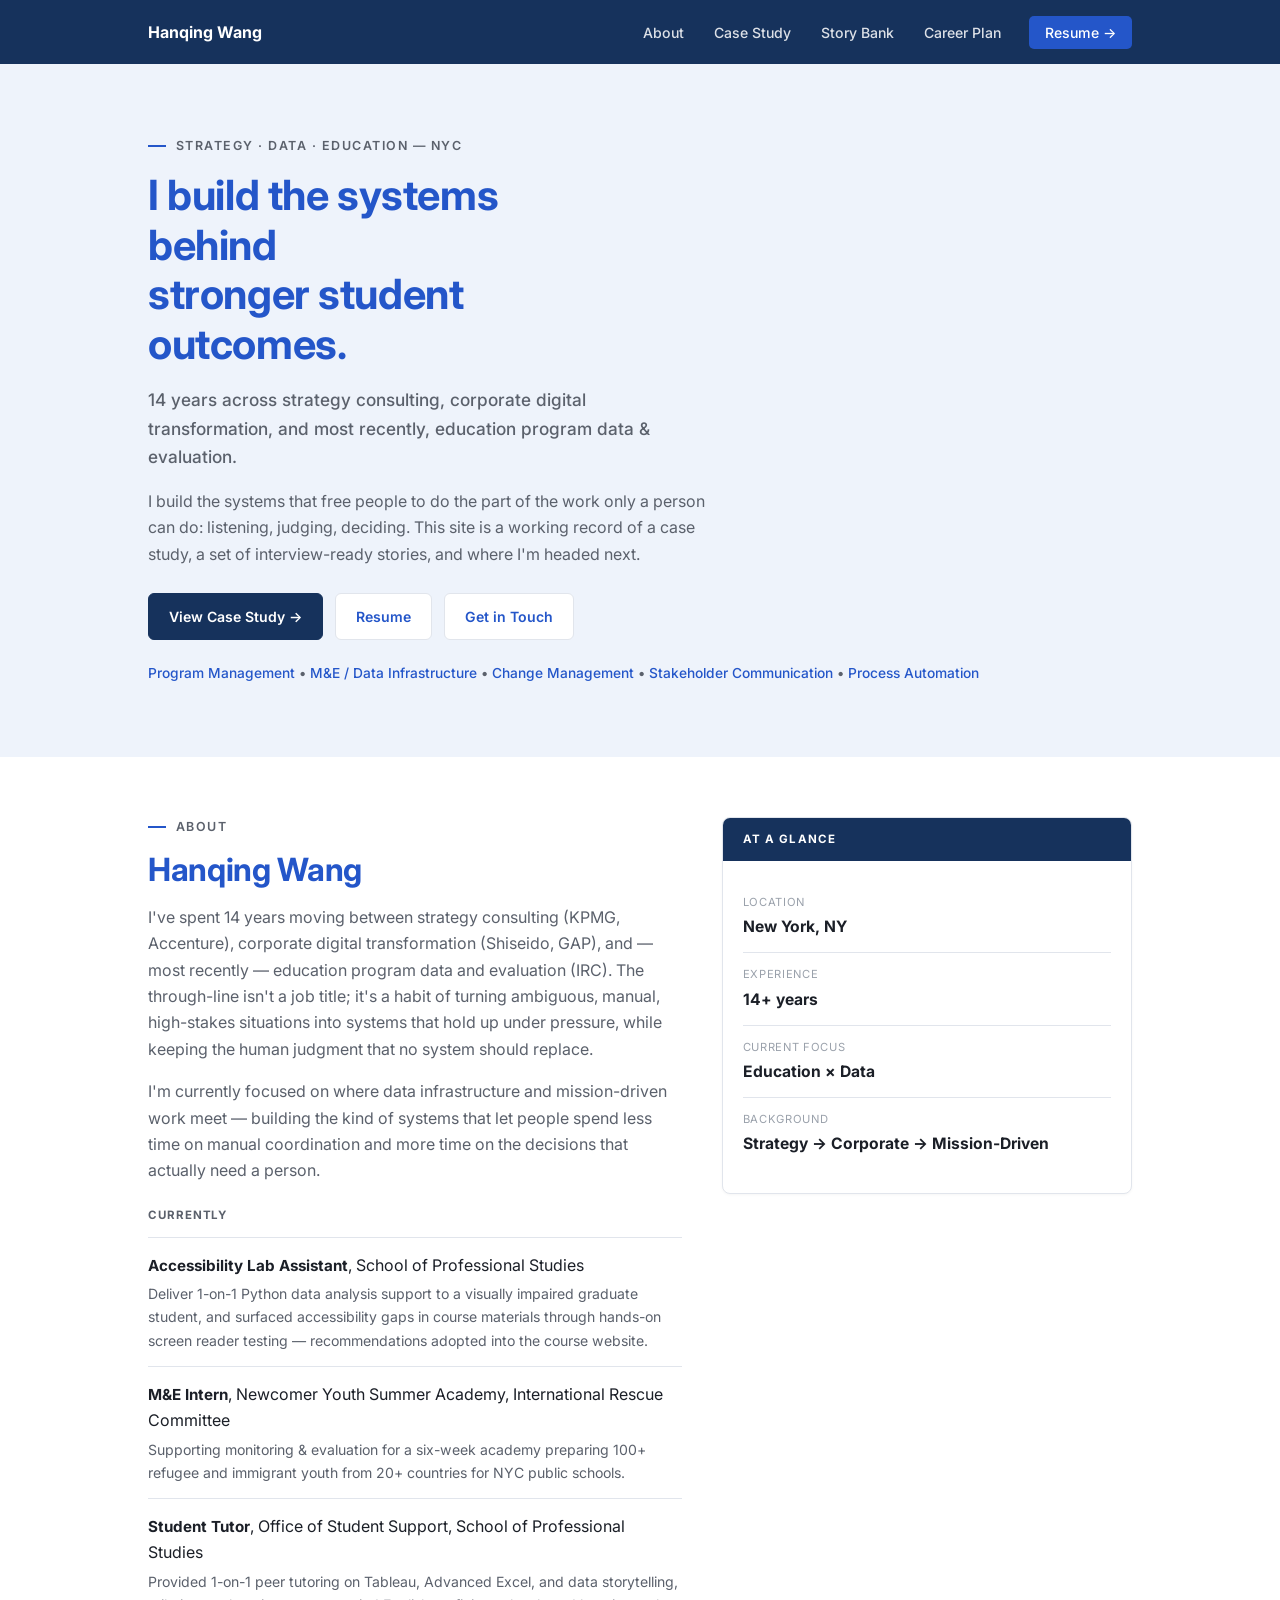
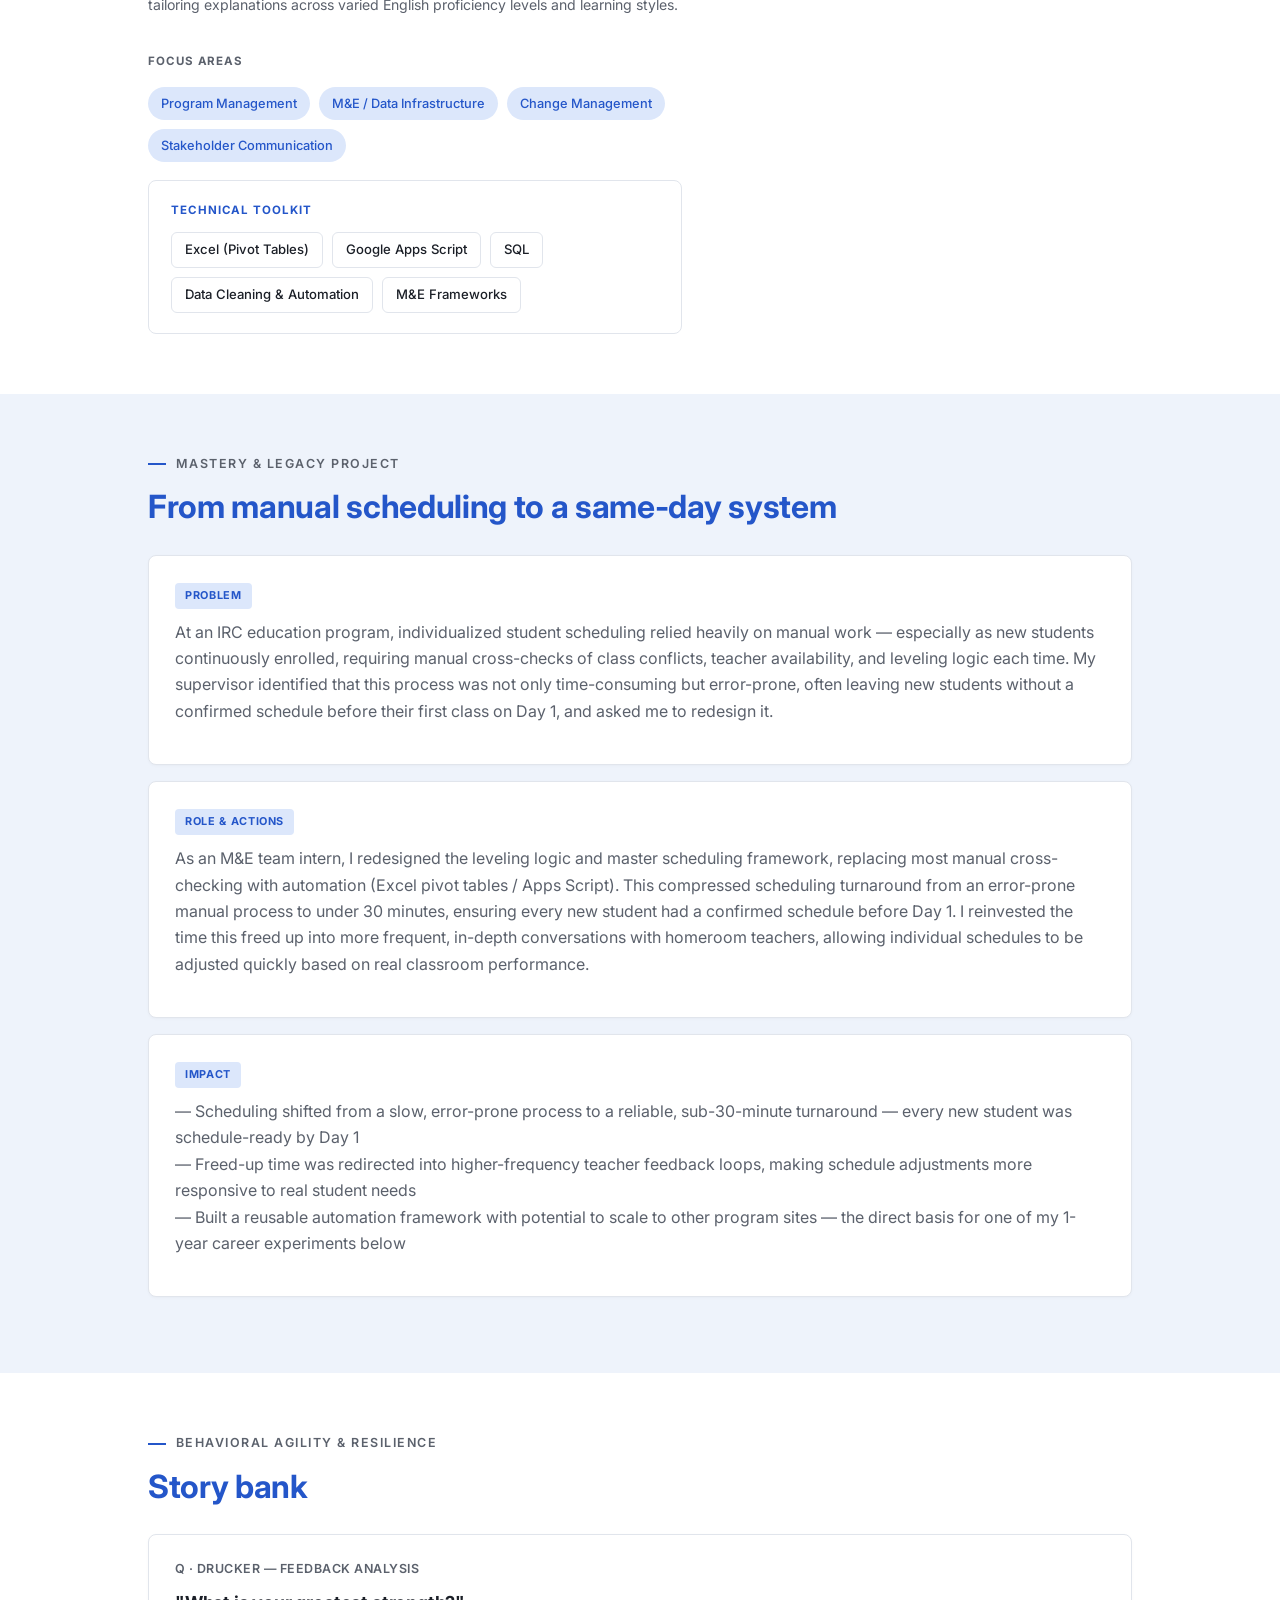
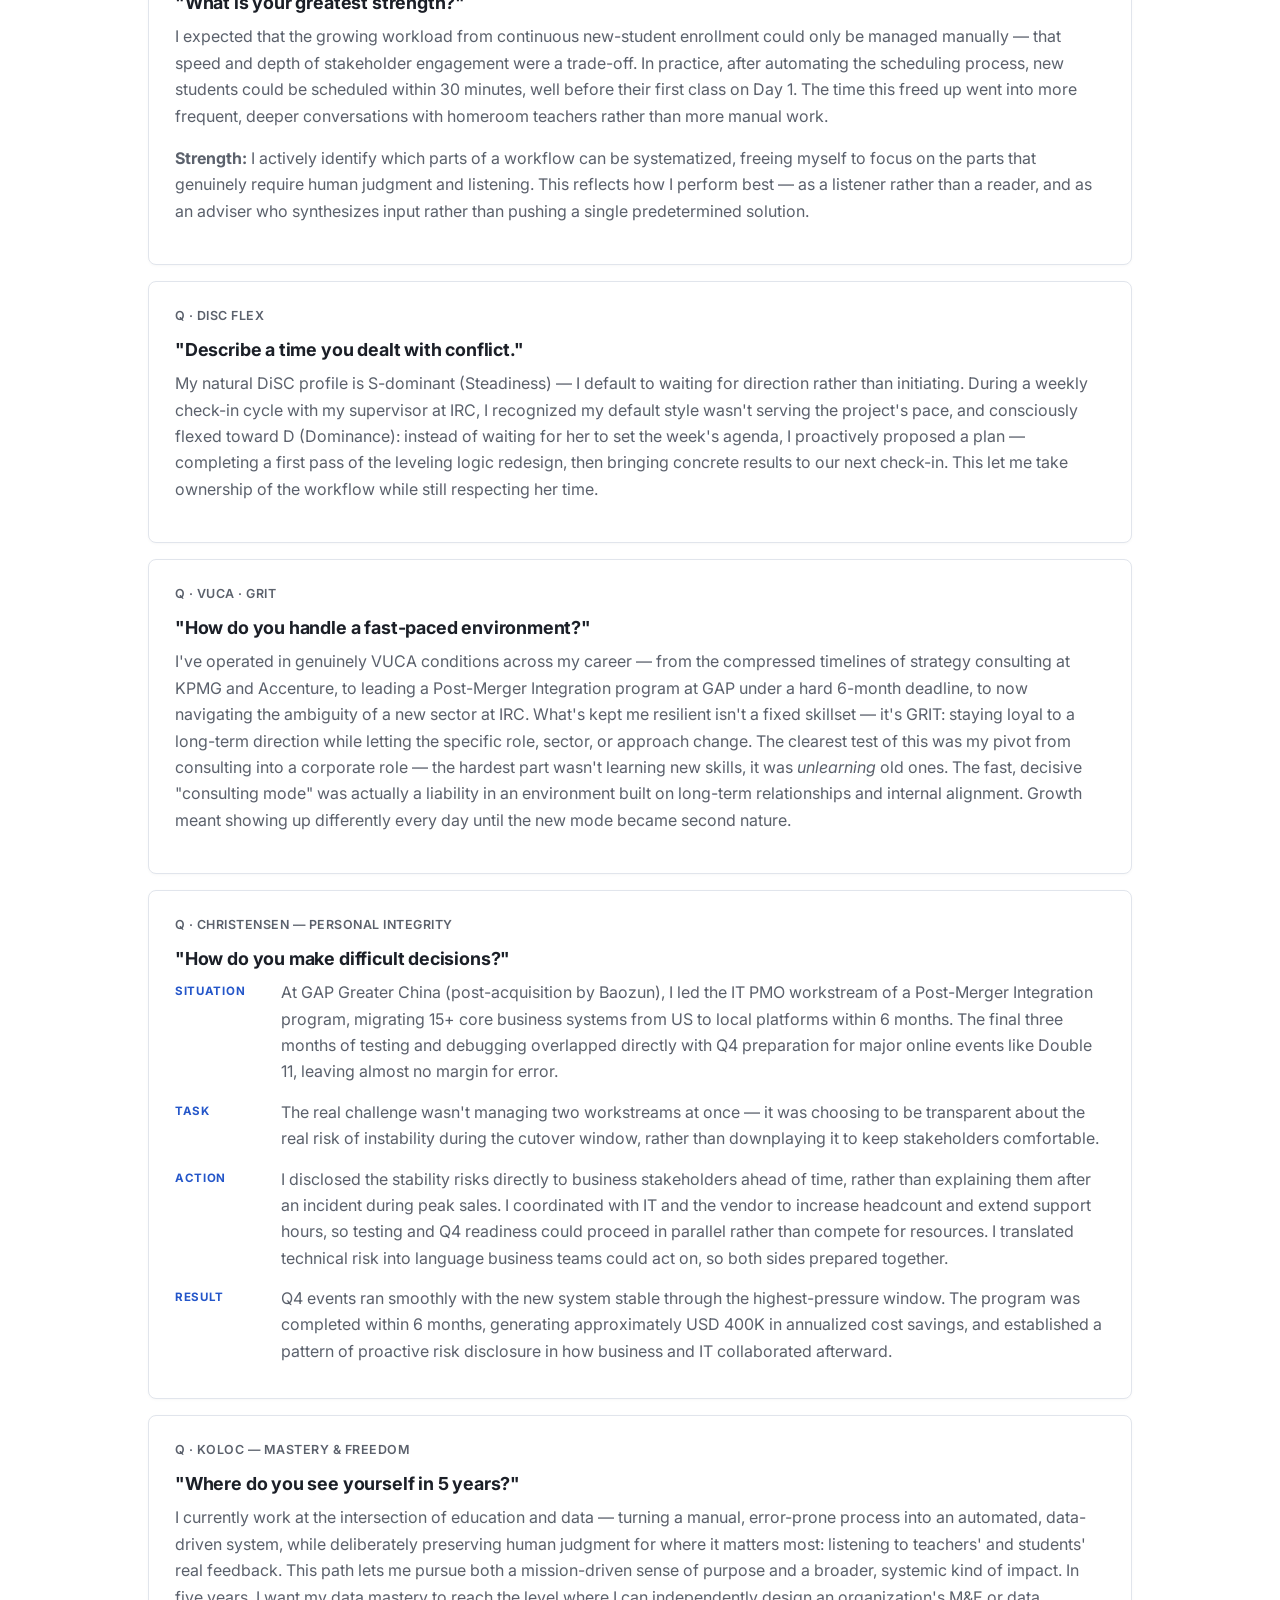
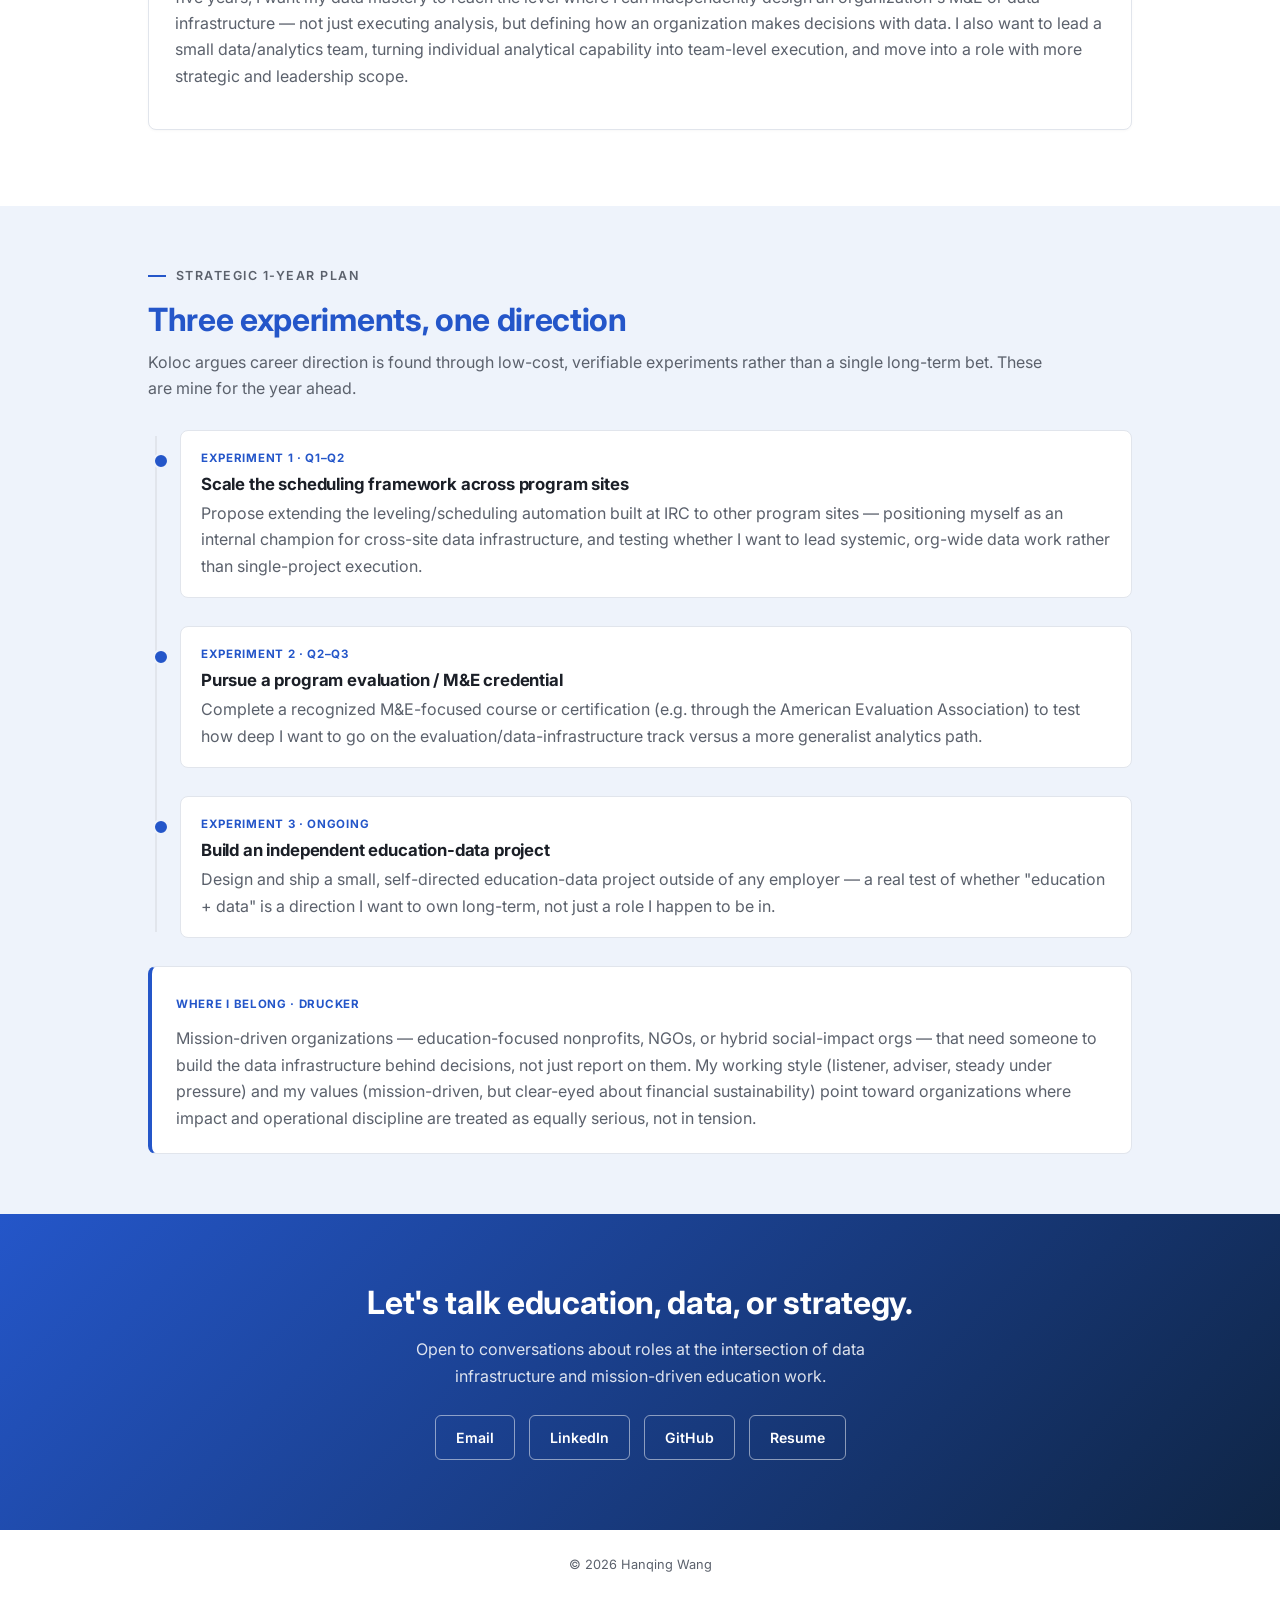
==== commit 7db51abd: "Update index.html" ====
--- a/index.html
+++ b/index.html
@@ -29,8 +29,8 @@
   <div class="block-inner">
     <div class="eyebrow">STRATEGY · DATA · EDUCATION — NYC</div>
     <h1>I build the systems behind<br>stronger student outcomes.</h1>
-    <p class="role-line">14 years across strategy consulting, corporate digital transformation, and — most recently — education program data &amp; evaluation.</p>
-    <p class="lede">I build the systems that free people to do the part of the work only a person can do: listening, judging, deciding. This site is a working record of that — a case study, a set of interview-ready stories, and where I'm headed next.</p>
+    <p class="role-line">14 years across strategy consulting, corporate digital transformation, and most recently, education program data &amp; evaluation.</p>
+    <p class="lede">I build the systems that free people to do the part of the work only a person can do: listening, judging, deciding. This site is a working record of a case study, a set of interview-ready stories, and where I'm headed next.</p>
     <div class="hero-actions">
       <a href="#case-study" class="btn btn-solid">View Case Study →</a>
       <a href="resume.pdf" target="_blank" rel="noopener" class="btn btn-outline">Resume</a>
--- a/style.css
+++ b/style.css
@@ -27,7 +27,7 @@
 }
 
 h1, h2, h3 { margin: 0; line-height: 1.2; letter-spacing: -0.01em; font-weight: 700; }
-h1 { font-size: clamp(2rem, 4vw, 2.9rem); color: var(--accent); }
+h1 { font-size: clamp(1.9rem, 3.6vw, 2.6rem); color: var(--accent); }
 h2 { font-size: clamp(1.5rem, 3vw, 2rem); color: var(--accent); }
 h3 { font-size: 1.12rem; color: var(--ink); font-weight: 700; }
 
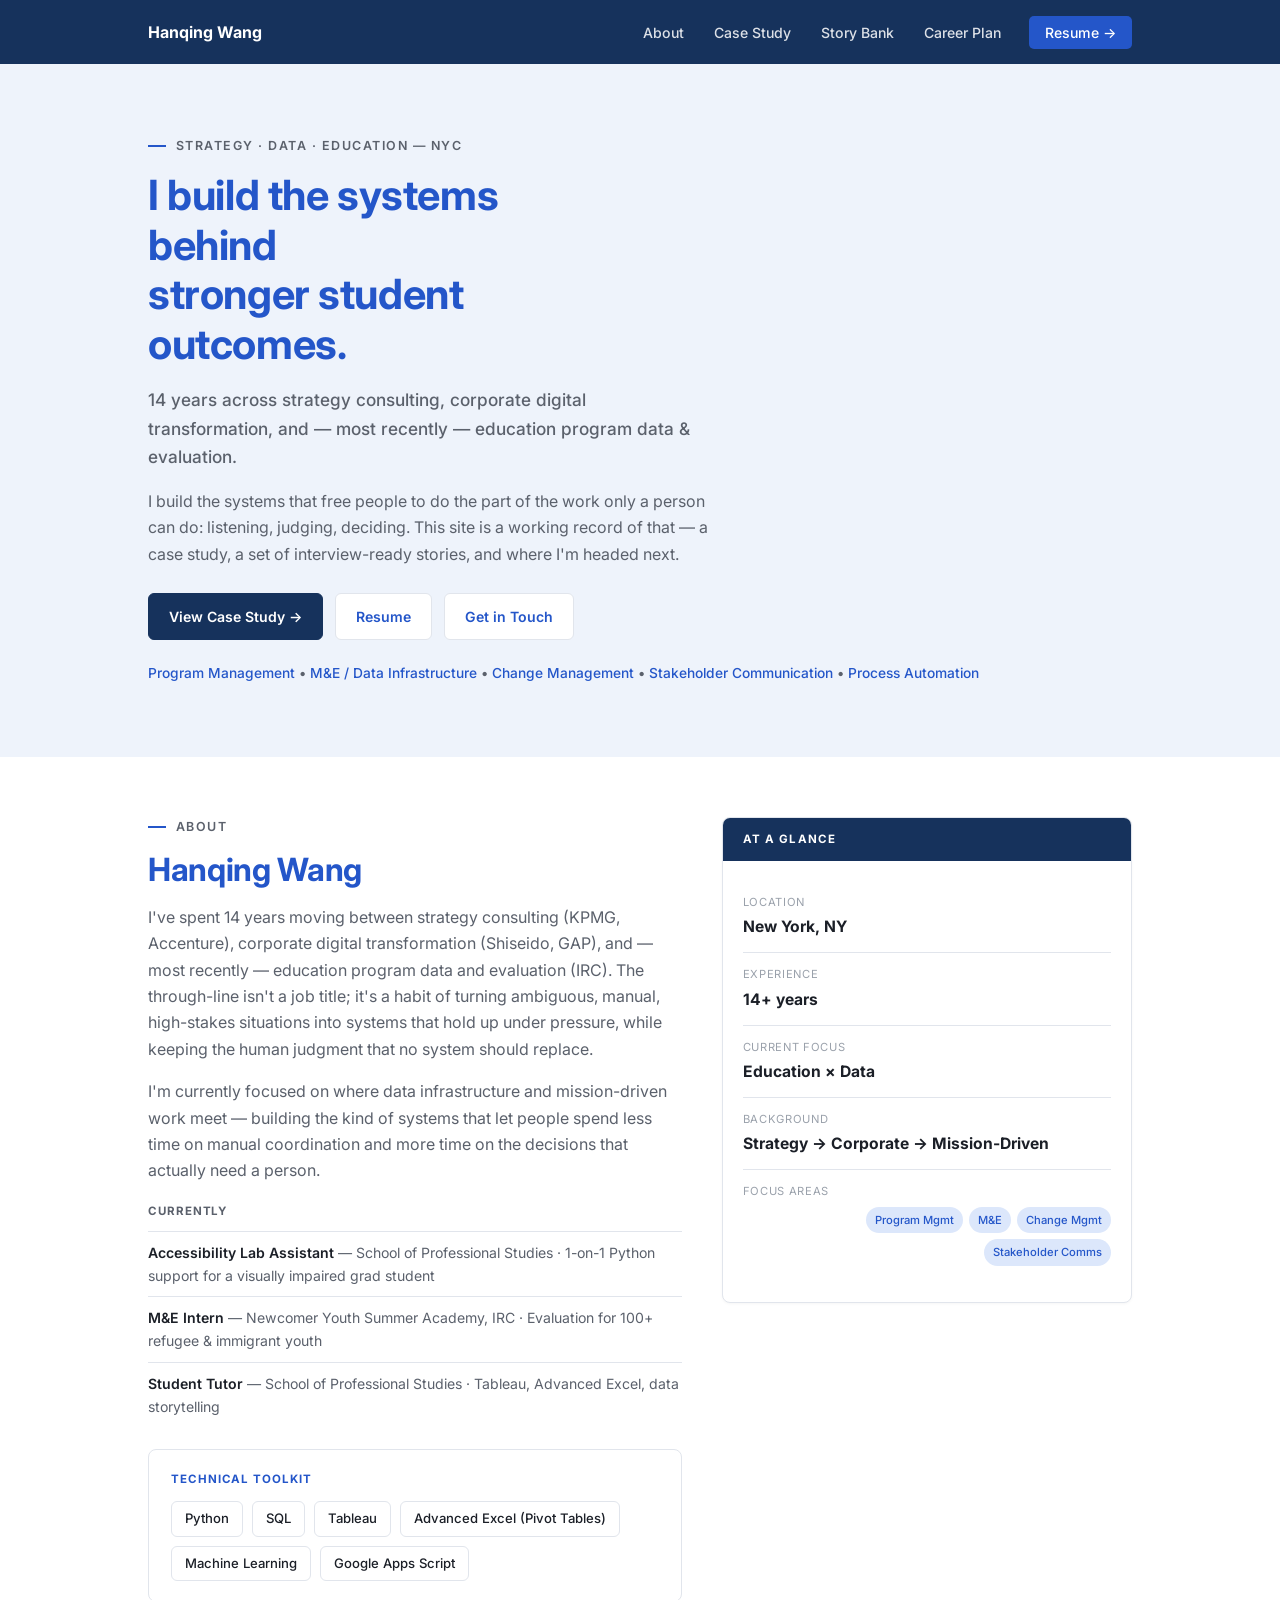
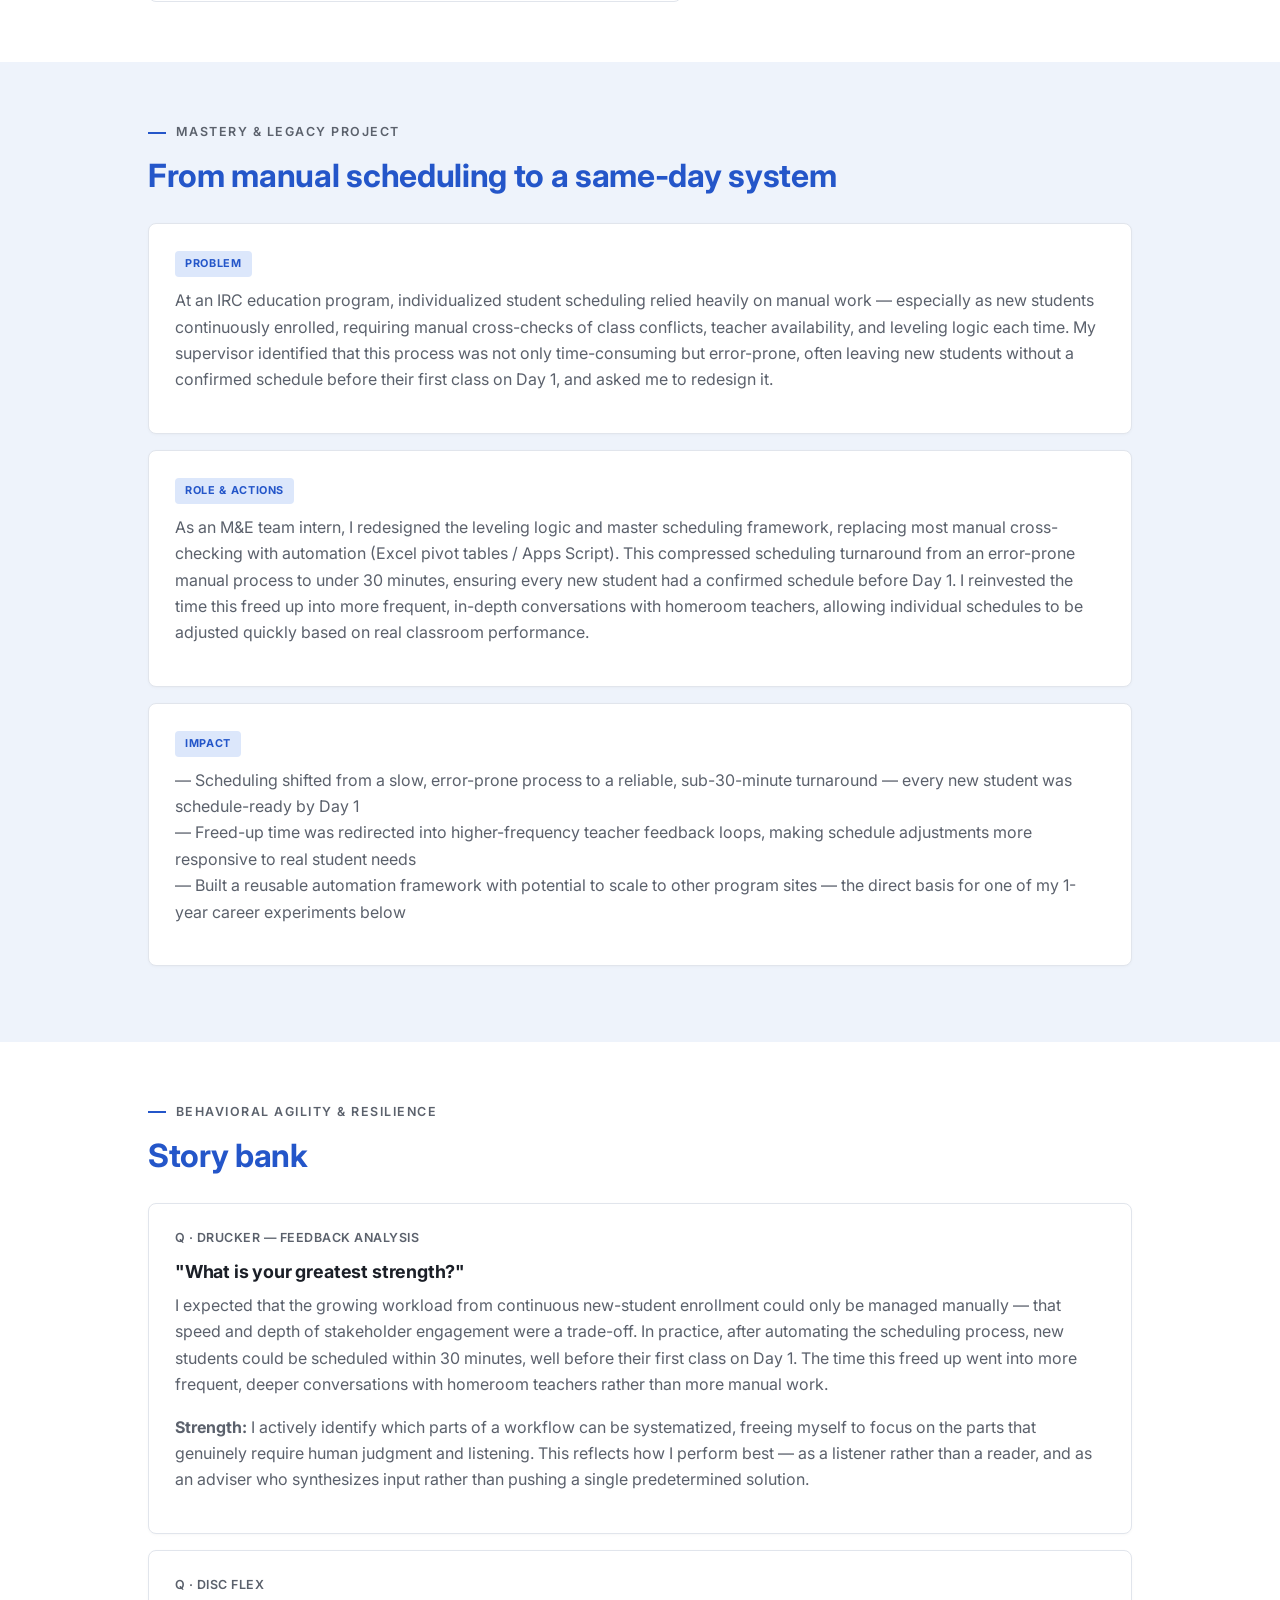
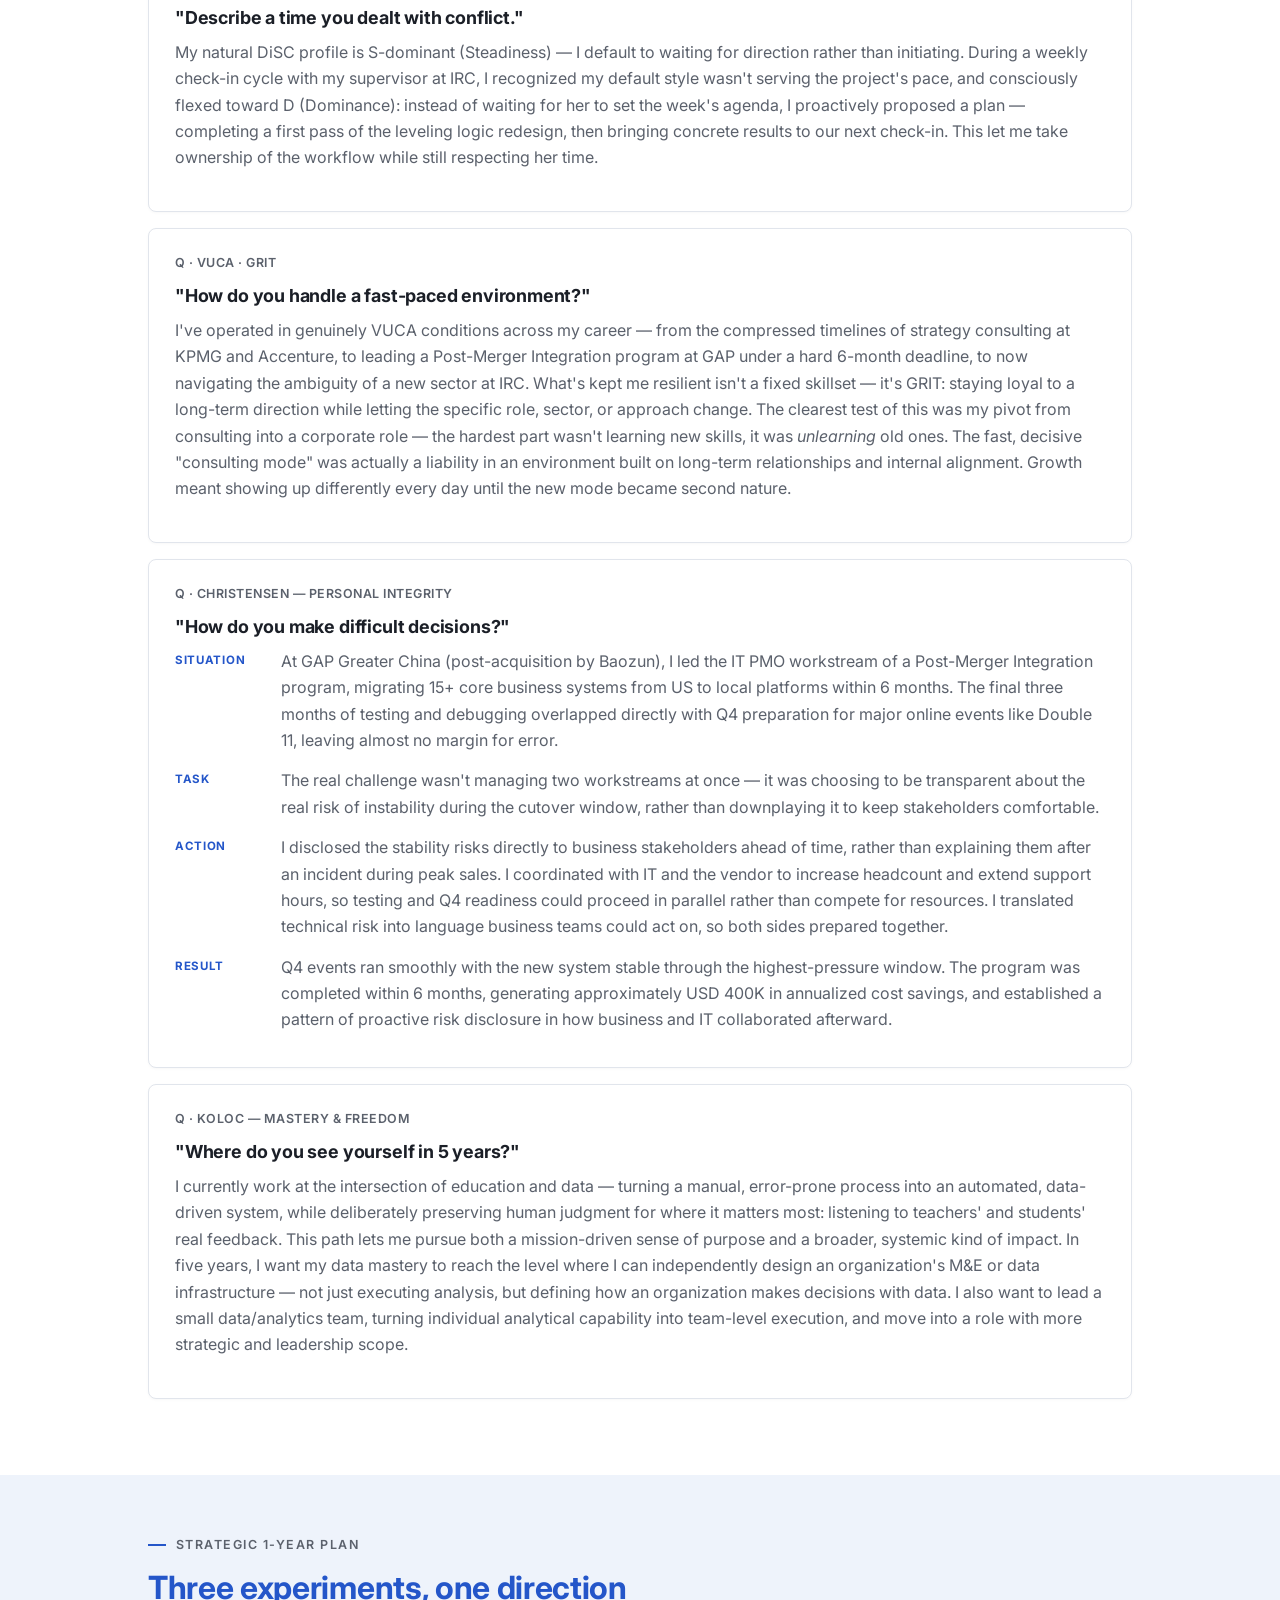
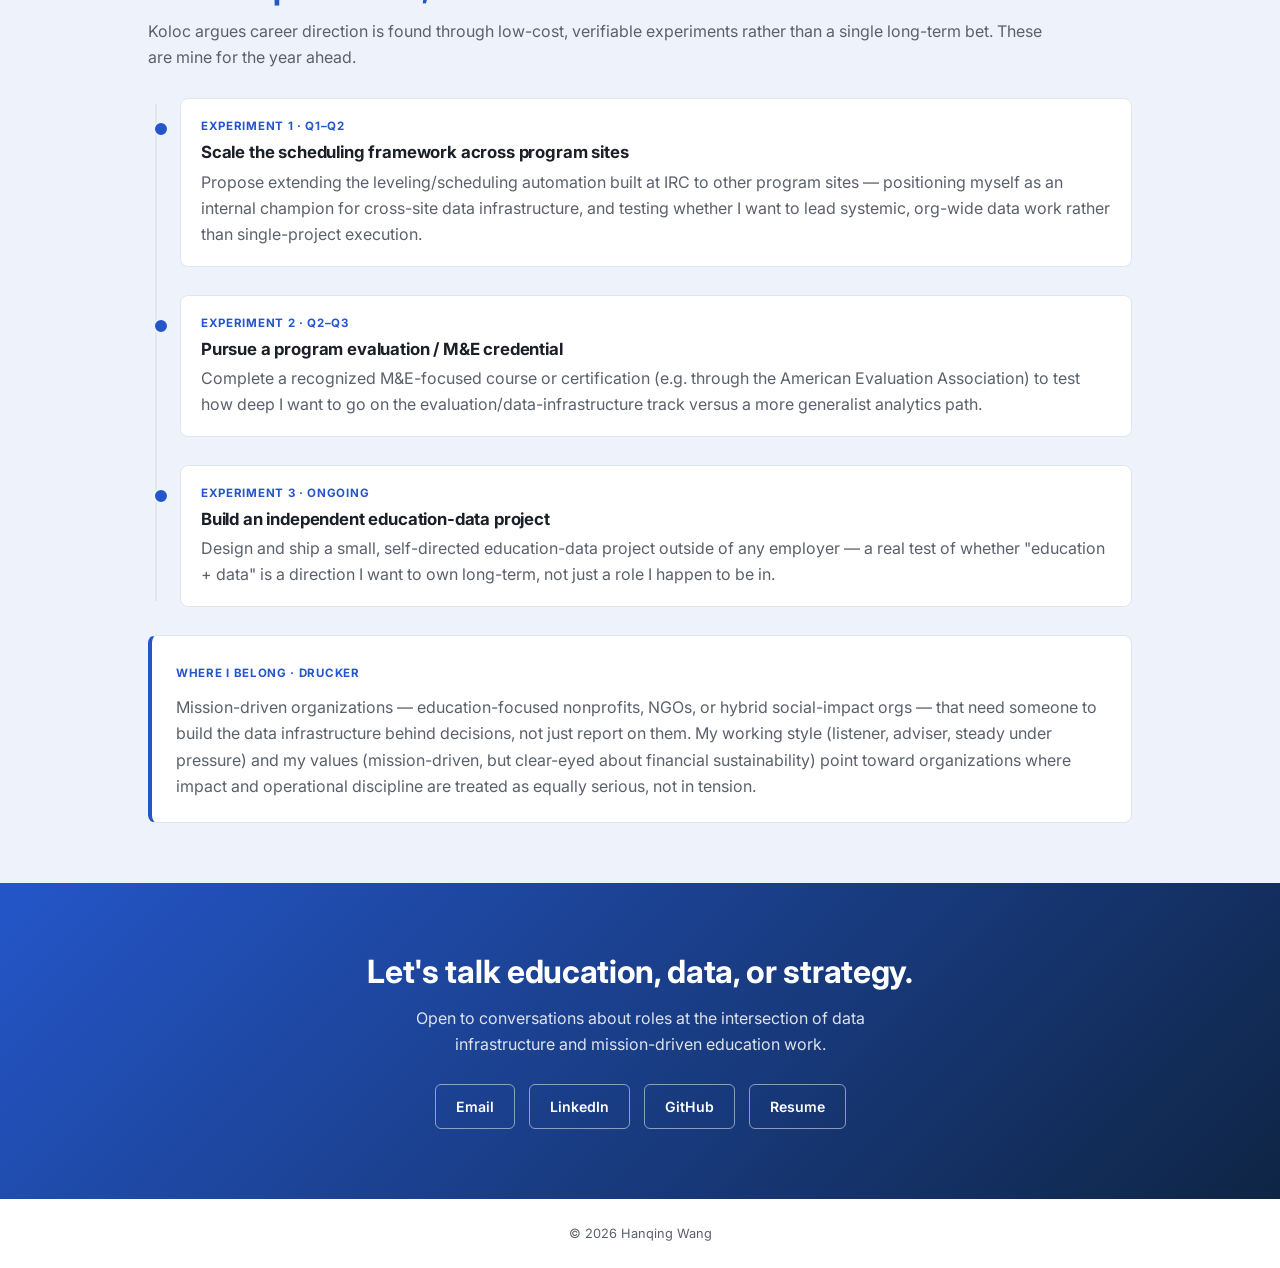
==== commit cc45263d: "Add files via upload" ====
--- a/index.html
+++ b/index.html
@@ -29,8 +29,8 @@
   <div class="block-inner">
     <div class="eyebrow">STRATEGY · DATA · EDUCATION — NYC</div>
     <h1>I build the systems behind<br>stronger student outcomes.</h1>
-    <p class="role-line">14 years across strategy consulting, corporate digital transformation, and most recently, education program data &amp; evaluation.</p>
-    <p class="lede">I build the systems that free people to do the part of the work only a person can do: listening, judging, deciding. This site is a working record of a case study, a set of interview-ready stories, and where I'm headed next.</p>
+    <p class="role-line">14 years across strategy consulting, corporate digital transformation, and — most recently — education program data &amp; evaluation.</p>
+    <p class="lede">I build the systems that free people to do the part of the work only a person can do: listening, judging, deciding. This site is a working record of that — a case study, a set of interview-ready stories, and where I'm headed next.</p>
     <div class="hero-actions">
       <a href="#case-study" class="btn btn-solid">View Case Study →</a>
       <a href="resume.pdf" target="_blank" rel="noopener" class="btn btn-outline">Resume</a>
@@ -53,36 +53,21 @@
         <p>I'm currently focused on where data infrastructure and mission-driven work meet — building the kind of systems that let people spend less time on manual coordination and more time on the decisions that actually need a person.</p>
 
         <div class="concurrent-list">
-          <p class="cat-label-plain" style="margin-bottom:12px;">Currently</p>
-          <div class="concurrent-item">
-            <strong>Accessibility Lab Assistant</strong>, School of Professional Studies
-            <p style="margin:4px 0 0;">Deliver 1-on-1 Python data analysis support to a visually impaired graduate student, and surfaced accessibility gaps in course materials through hands-on screen reader testing — recommendations adopted into the course website.</p>
-          </div>
-          <div class="concurrent-item">
-            <strong>M&amp;E Intern</strong>, Newcomer Youth Summer Academy, International Rescue Committee
-            <p style="margin:4px 0 0;">Supporting monitoring &amp; evaluation for a six-week academy preparing 100+ refugee and immigrant youth from 20+ countries for NYC public schools.</p>
-          </div>
-          <div class="concurrent-item">
-            <strong>Student Tutor</strong>, Office of Student Support, School of Professional Studies
-            <p style="margin:4px 0 0;">Provided 1-on-1 peer tutoring on Tableau, Advanced Excel, and data storytelling, tailoring explanations across varied English proficiency levels and learning styles.</p>
-          </div>
-        </div>
-        <p class="cat-label-plain">Focus Areas</p>
-        <div class="pill-row">
-          <span class="pill-fill">Program Management</span>
-          <span class="pill-fill">M&amp;E / Data Infrastructure</span>
-          <span class="pill-fill">Change Management</span>
-          <span class="pill-fill">Stakeholder Communication</span>
+          <p class="cat-label-plain" style="margin-bottom:10px;">Currently</p>
+          <div class="concurrent-line"><strong>Accessibility Lab Assistant</strong> — School of Professional Studies <span>· 1-on-1 Python support for a visually impaired grad student</span></div>
+          <div class="concurrent-line"><strong>M&amp;E Intern</strong> — Newcomer Youth Summer Academy, IRC <span>· Evaluation for 100+ refugee &amp; immigrant youth</span></div>
+          <div class="concurrent-line"><strong>Student Tutor</strong> — School of Professional Studies <span>· Tableau, Advanced Excel, data storytelling</span></div>
         </div>
 
         <div class="skills-card">
           <span class="cat-label">Technical Toolkit</span>
           <div class="pill-row" style="margin-top:0;">
-            <span class="pill-outline">Excel (Pivot Tables)</span>
+            <span class="pill-outline">Python</span>
+            <span class="pill-outline">SQL</span>
+            <span class="pill-outline">Tableau</span>
+            <span class="pill-outline">Advanced Excel (Pivot Tables)</span>
+            <span class="pill-outline">Machine Learning</span>
             <span class="pill-outline">Google Apps Script</span>
-            <span class="pill-outline">SQL</span>
-            <span class="pill-outline">Data Cleaning &amp; Automation</span>
-            <span class="pill-outline">M&amp;E Frameworks</span>
           </div>
         </div>
       </div>
@@ -95,6 +80,17 @@
             <div class="glance-row"><dt>Experience</dt><dd>14+ years</dd></div>
             <div class="glance-row"><dt>Current Focus</dt><dd>Education × Data</dd></div>
             <div class="glance-row"><dt>Background</dt><dd>Strategy → Corporate → Mission-Driven</dd></div>
+            <div class="glance-row">
+              <dt>Focus Areas</dt>
+              <dd>
+                <div class="pill-row" style="margin-top:6px; justify-content:flex-end;">
+                  <span class="pill-fill">Program Mgmt</span>
+                  <span class="pill-fill">M&amp;E</span>
+                  <span class="pill-fill">Change Mgmt</span>
+                  <span class="pill-fill">Stakeholder Comms</span>
+                </div>
+              </dd>
+            </div>
           </dl>
         </div>
       </div>
--- a/style.css
+++ b/style.css
@@ -115,10 +115,14 @@
 .skills-card { background: #fff; border: 1px solid var(--line); border-radius: 8px; padding: 20px 22px; margin-top: 18px; }
 .skills-card .cat-label { font-size: 0.72rem; letter-spacing: 0.08em; text-transform: uppercase; font-weight: 700; color: var(--accent); display: block; margin-bottom: 12px; }
 
-.concurrent-list { margin: 22px 0; }
-.concurrent-item { padding: 14px 0; border-top: 1px solid var(--line); }
-.concurrent-item strong { color: var(--ink); font-size: 0.95rem; }
-.concurrent-item p { font-size: 0.88rem; margin-bottom: 0; }
+.concurrent-list { margin: 18px 0 22px; }
+.concurrent-line { padding: 9px 0; border-top: 1px solid var(--line); font-size: 0.88rem; color: var(--ink-soft); }
+.concurrent-line strong { color: var(--ink); font-weight: 600; }
+.concurrent-line span { color: var(--ink-soft); }
+
+/* Focus Areas pills inside At a Glance — right-aligned, smaller */
+.glance-row dd .pill-row { display: flex; flex-wrap: wrap; gap: 6px; }
+.glance-row dd .pill-fill { font-size: 0.7rem; padding: 4px 9px; }
 
 /* Cards (case study / story bank) */
 .card { background: #fff; border: 1px solid var(--line); border-radius: 8px; padding: 24px 26px; margin-bottom: 16px; box-shadow: 0 1px 3px rgba(0,0,0,0.03); }
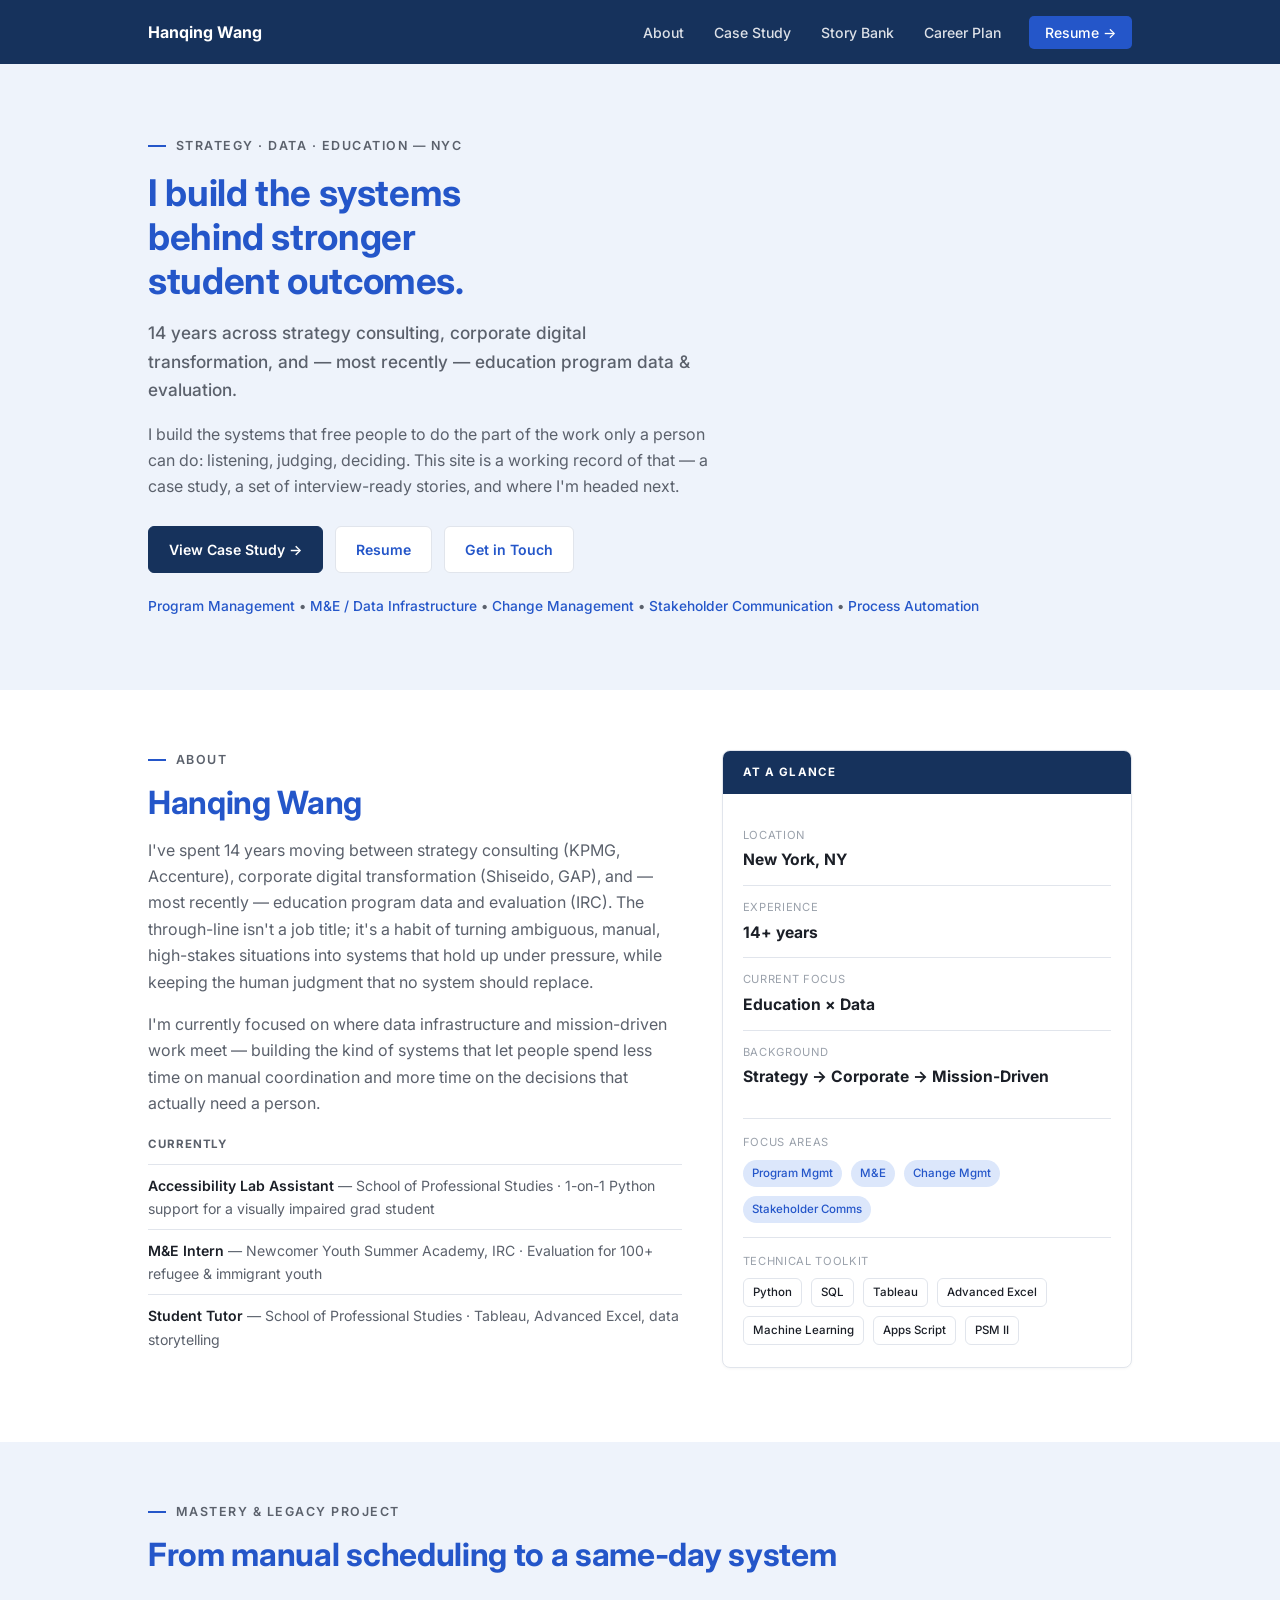
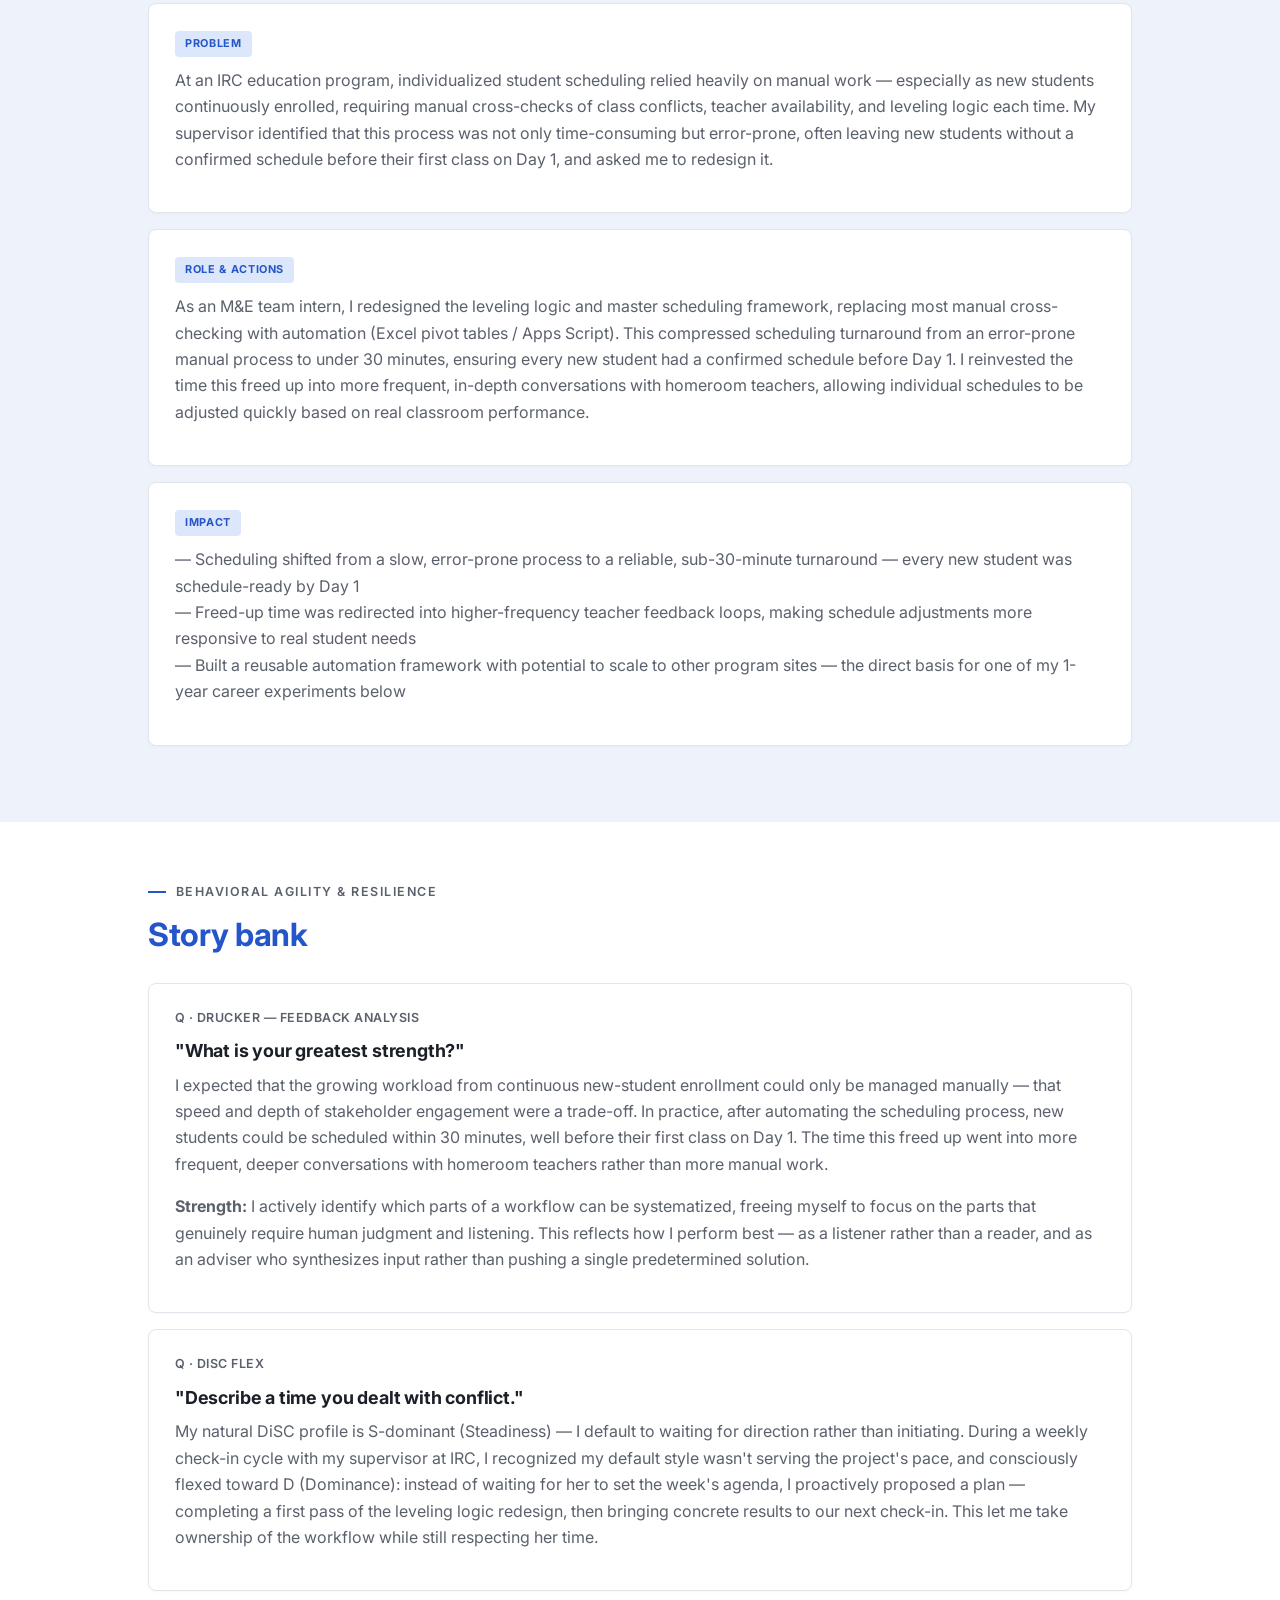
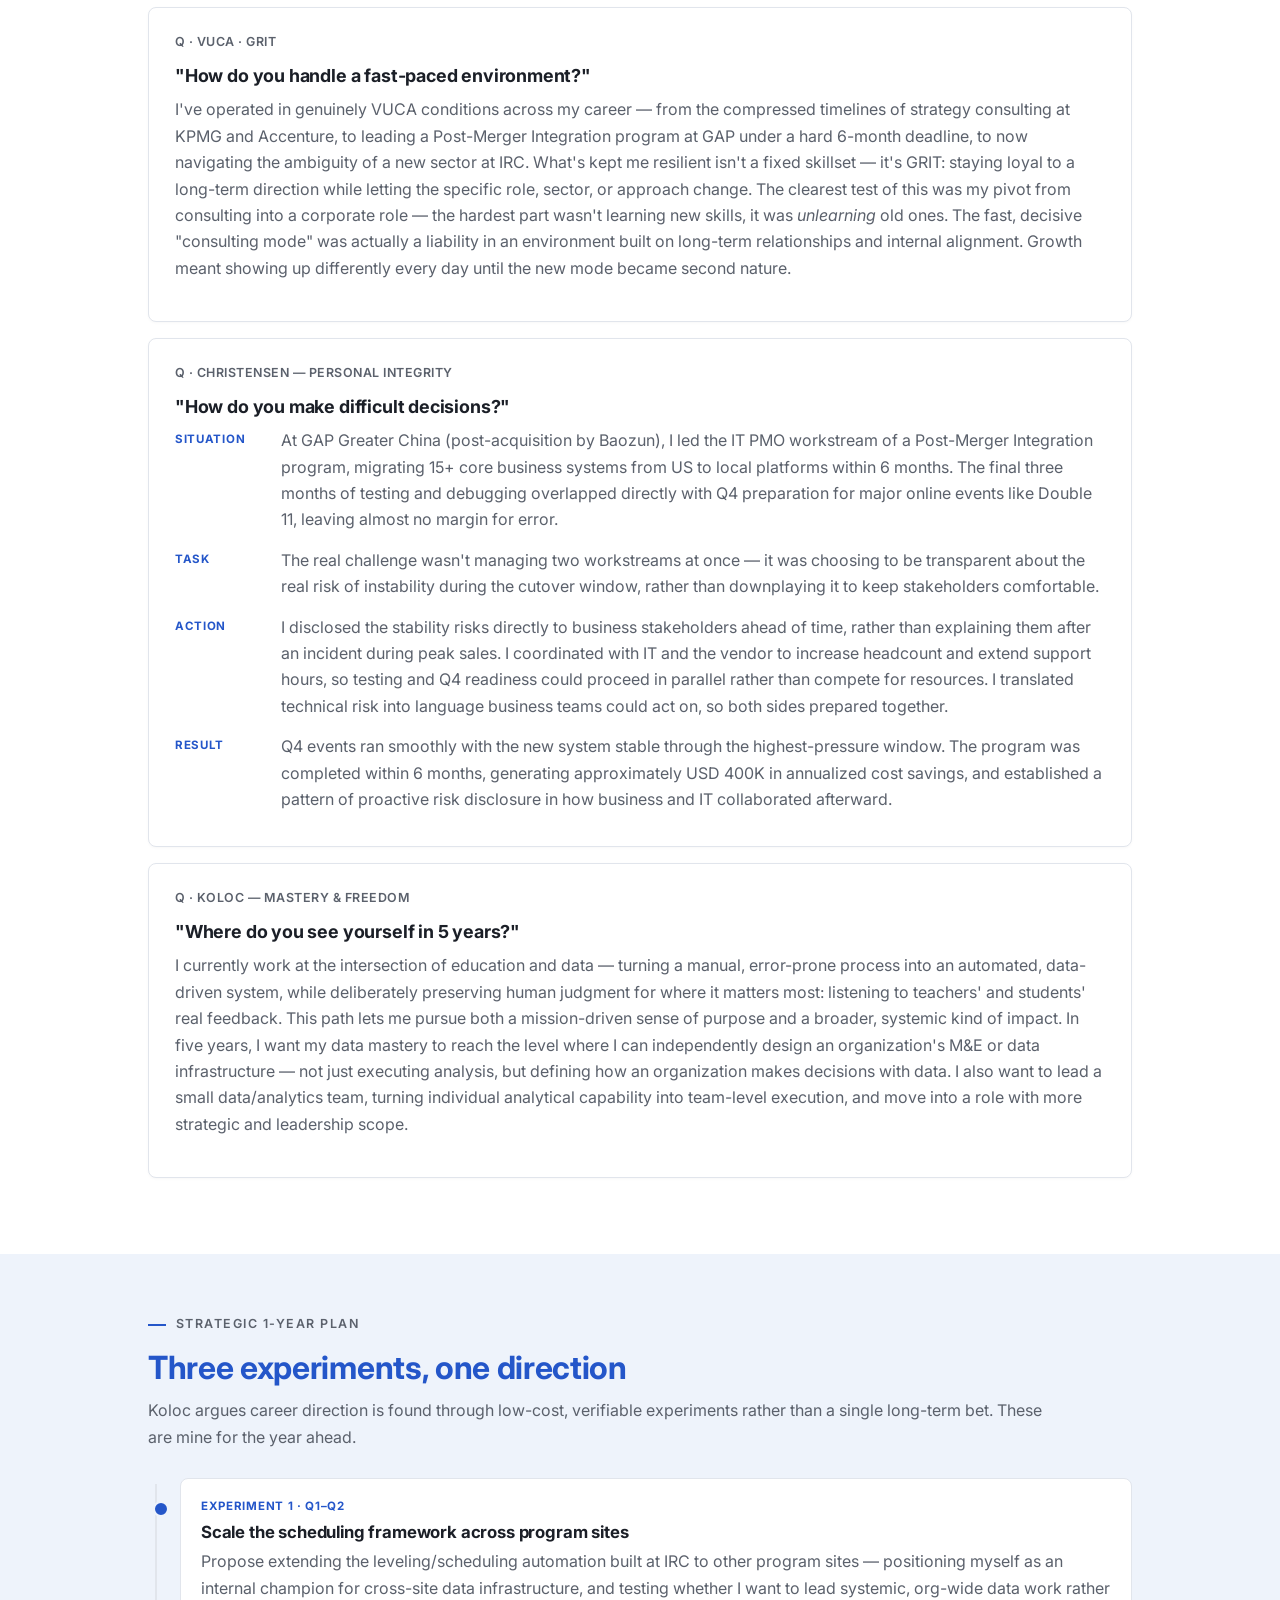
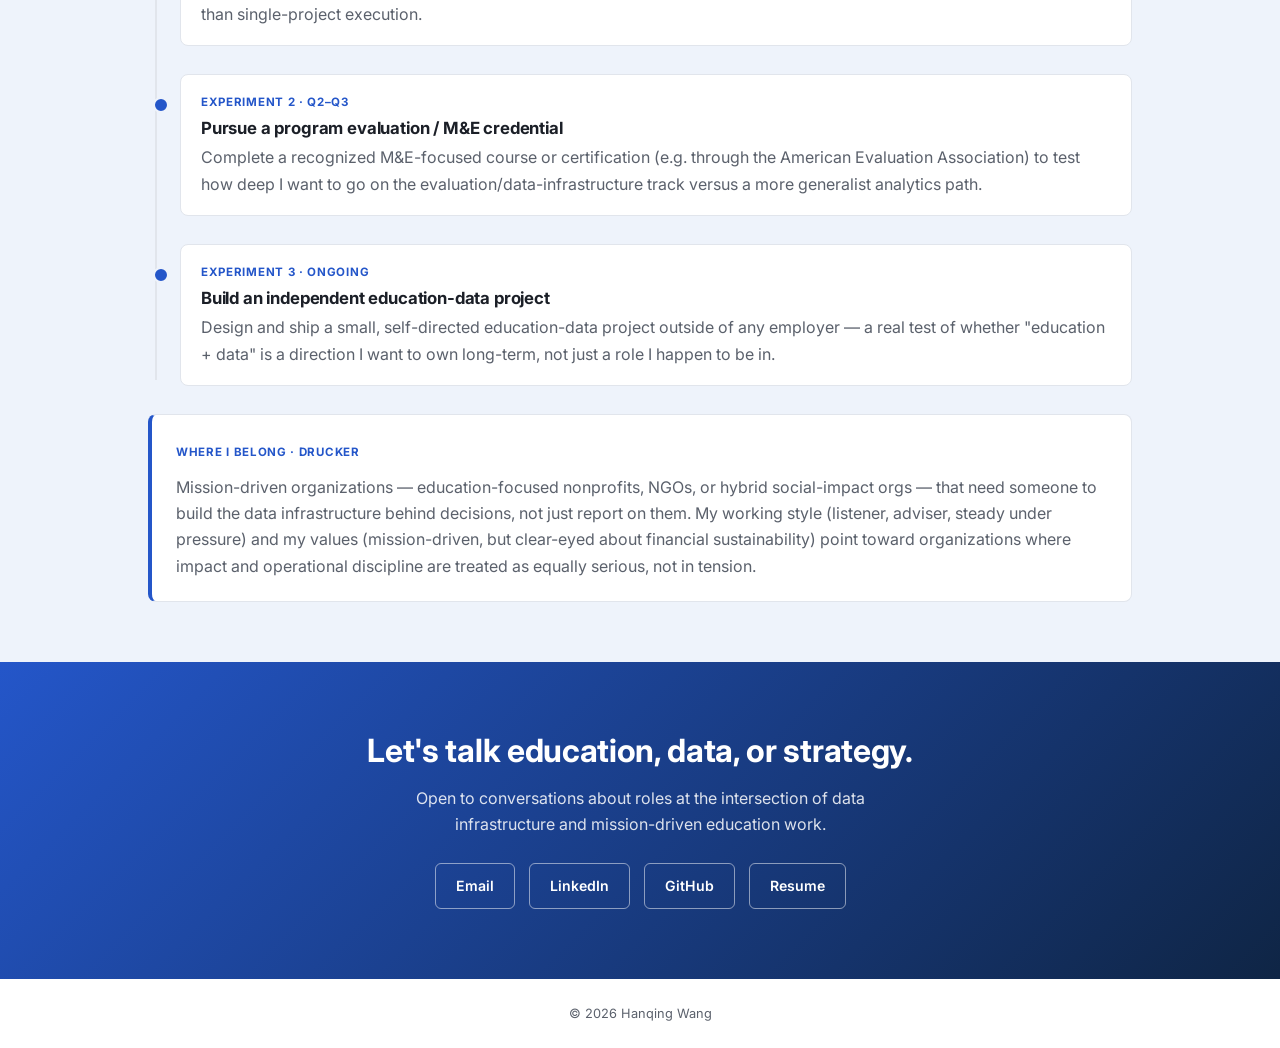
==== commit 8361f0bd: "Add files via upload" ====
--- a/index.html
+++ b/index.html
@@ -28,7 +28,7 @@
 <header class="block bg-light hero" id="top">
   <div class="block-inner">
     <div class="eyebrow">STRATEGY · DATA · EDUCATION — NYC</div>
-    <h1>I build the systems behind<br>stronger student outcomes.</h1>
+    <h1>I build the systems behind stronger student outcomes.</h1>
     <p class="role-line">14 years across strategy consulting, corporate digital transformation, and — most recently — education program data &amp; evaluation.</p>
     <p class="lede">I build the systems that free people to do the part of the work only a person can do: listening, judging, deciding. This site is a working record of that — a case study, a set of interview-ready stories, and where I'm headed next.</p>
     <div class="hero-actions">
@@ -57,18 +57,6 @@
           <div class="concurrent-line"><strong>Accessibility Lab Assistant</strong> — School of Professional Studies <span>· 1-on-1 Python support for a visually impaired grad student</span></div>
           <div class="concurrent-line"><strong>M&amp;E Intern</strong> — Newcomer Youth Summer Academy, IRC <span>· Evaluation for 100+ refugee &amp; immigrant youth</span></div>
           <div class="concurrent-line"><strong>Student Tutor</strong> — School of Professional Studies <span>· Tableau, Advanced Excel, data storytelling</span></div>
-        </div>
-
-        <div class="skills-card">
-          <span class="cat-label">Technical Toolkit</span>
-          <div class="pill-row" style="margin-top:0;">
-            <span class="pill-outline">Python</span>
-            <span class="pill-outline">SQL</span>
-            <span class="pill-outline">Tableau</span>
-            <span class="pill-outline">Advanced Excel (Pivot Tables)</span>
-            <span class="pill-outline">Machine Learning</span>
-            <span class="pill-outline">Google Apps Script</span>
-          </div>
         </div>
       </div>
 
@@ -80,18 +68,28 @@
             <div class="glance-row"><dt>Experience</dt><dd>14+ years</dd></div>
             <div class="glance-row"><dt>Current Focus</dt><dd>Education × Data</dd></div>
             <div class="glance-row"><dt>Background</dt><dd>Strategy → Corporate → Mission-Driven</dd></div>
-            <div class="glance-row">
-              <dt>Focus Areas</dt>
-              <dd>
-                <div class="pill-row" style="margin-top:6px; justify-content:flex-end;">
-                  <span class="pill-fill">Program Mgmt</span>
-                  <span class="pill-fill">M&amp;E</span>
-                  <span class="pill-fill">Change Mgmt</span>
-                  <span class="pill-fill">Stakeholder Comms</span>
-                </div>
-              </dd>
+          </dl>
+          <div class="glance-tags">
+            <span class="glance-tags-label">Focus Areas</span>
+            <div class="pill-row">
+              <span class="pill-fill">Program Mgmt</span>
+              <span class="pill-fill">M&amp;E</span>
+              <span class="pill-fill">Change Mgmt</span>
+              <span class="pill-fill">Stakeholder Comms</span>
             </div>
-          </dl>
+          </div>
+          <div class="glance-tags">
+            <span class="glance-tags-label">Technical Toolkit</span>
+            <div class="pill-row">
+              <span class="pill-outline">Python</span>
+              <span class="pill-outline">SQL</span>
+              <span class="pill-outline">Tableau</span>
+              <span class="pill-outline">Advanced Excel</span>
+              <span class="pill-outline">Machine Learning</span>
+              <span class="pill-outline">Apps Script</span>
+              <span class="pill-outline">PSM II</span>
+            </div>
+          </div>
         </div>
       </div>
     </div>
--- a/style.css
+++ b/style.css
@@ -27,7 +27,7 @@
 }
 
 h1, h2, h3 { margin: 0; line-height: 1.2; letter-spacing: -0.01em; font-weight: 700; }
-h1 { font-size: clamp(1.9rem, 3.6vw, 2.6rem); color: var(--accent); }
+h1 { font-size: clamp(1.7rem, 3.1vw, 2.3rem); color: var(--accent); }
 h2 { font-size: clamp(1.5rem, 3vw, 2rem); color: var(--accent); }
 h3 { font-size: 1.12rem; color: var(--ink); font-weight: 700; }
 
@@ -120,9 +120,12 @@
 .concurrent-line strong { color: var(--ink); font-weight: 600; }
 .concurrent-line span { color: var(--ink-soft); }
 
-/* Focus Areas pills inside At a Glance — right-aligned, smaller */
-.glance-row dd .pill-row { display: flex; flex-wrap: wrap; gap: 6px; }
-.glance-row dd .pill-fill { font-size: 0.7rem; padding: 4px 9px; }
+/* Focus Areas / Technical Toolkit inside At a Glance */
+.glance-tags { padding: 14px 0; border-top: 1px solid var(--line); }
+.glance-tags-label { font-size: 0.7rem; letter-spacing: 0.06em; text-transform: uppercase; color: #9aa1ab; margin-bottom: 8px; display: block; }
+.glance-tags .pill-row { margin-top: 0; }
+.glance-tags .pill-fill { font-size: 0.72rem; padding: 4px 9px; }
+.glance-tags .pill-outline { font-size: 0.72rem; padding: 4px 9px; }
 
 /* Cards (case study / story bank) */
 .card { background: #fff; border: 1px solid var(--line); border-radius: 8px; padding: 24px 26px; margin-bottom: 16px; box-shadow: 0 1px 3px rgba(0,0,0,0.03); }
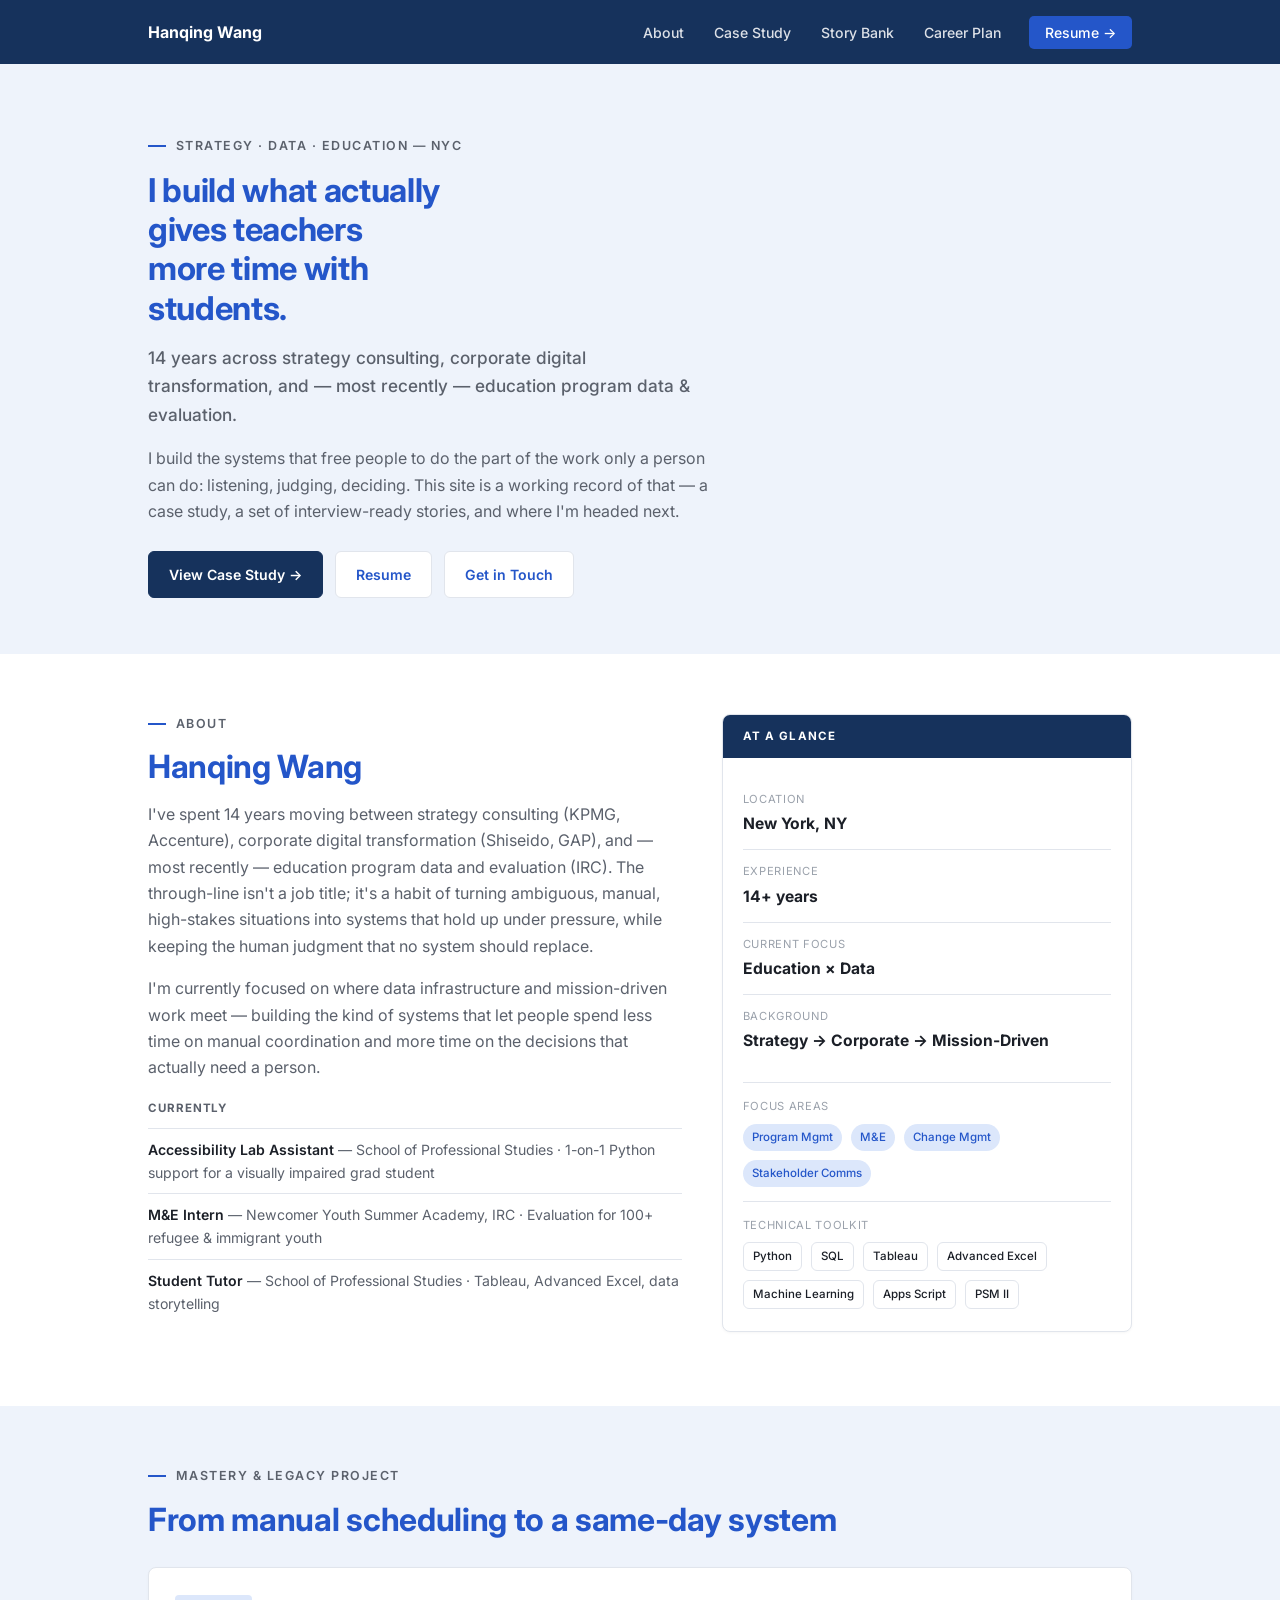
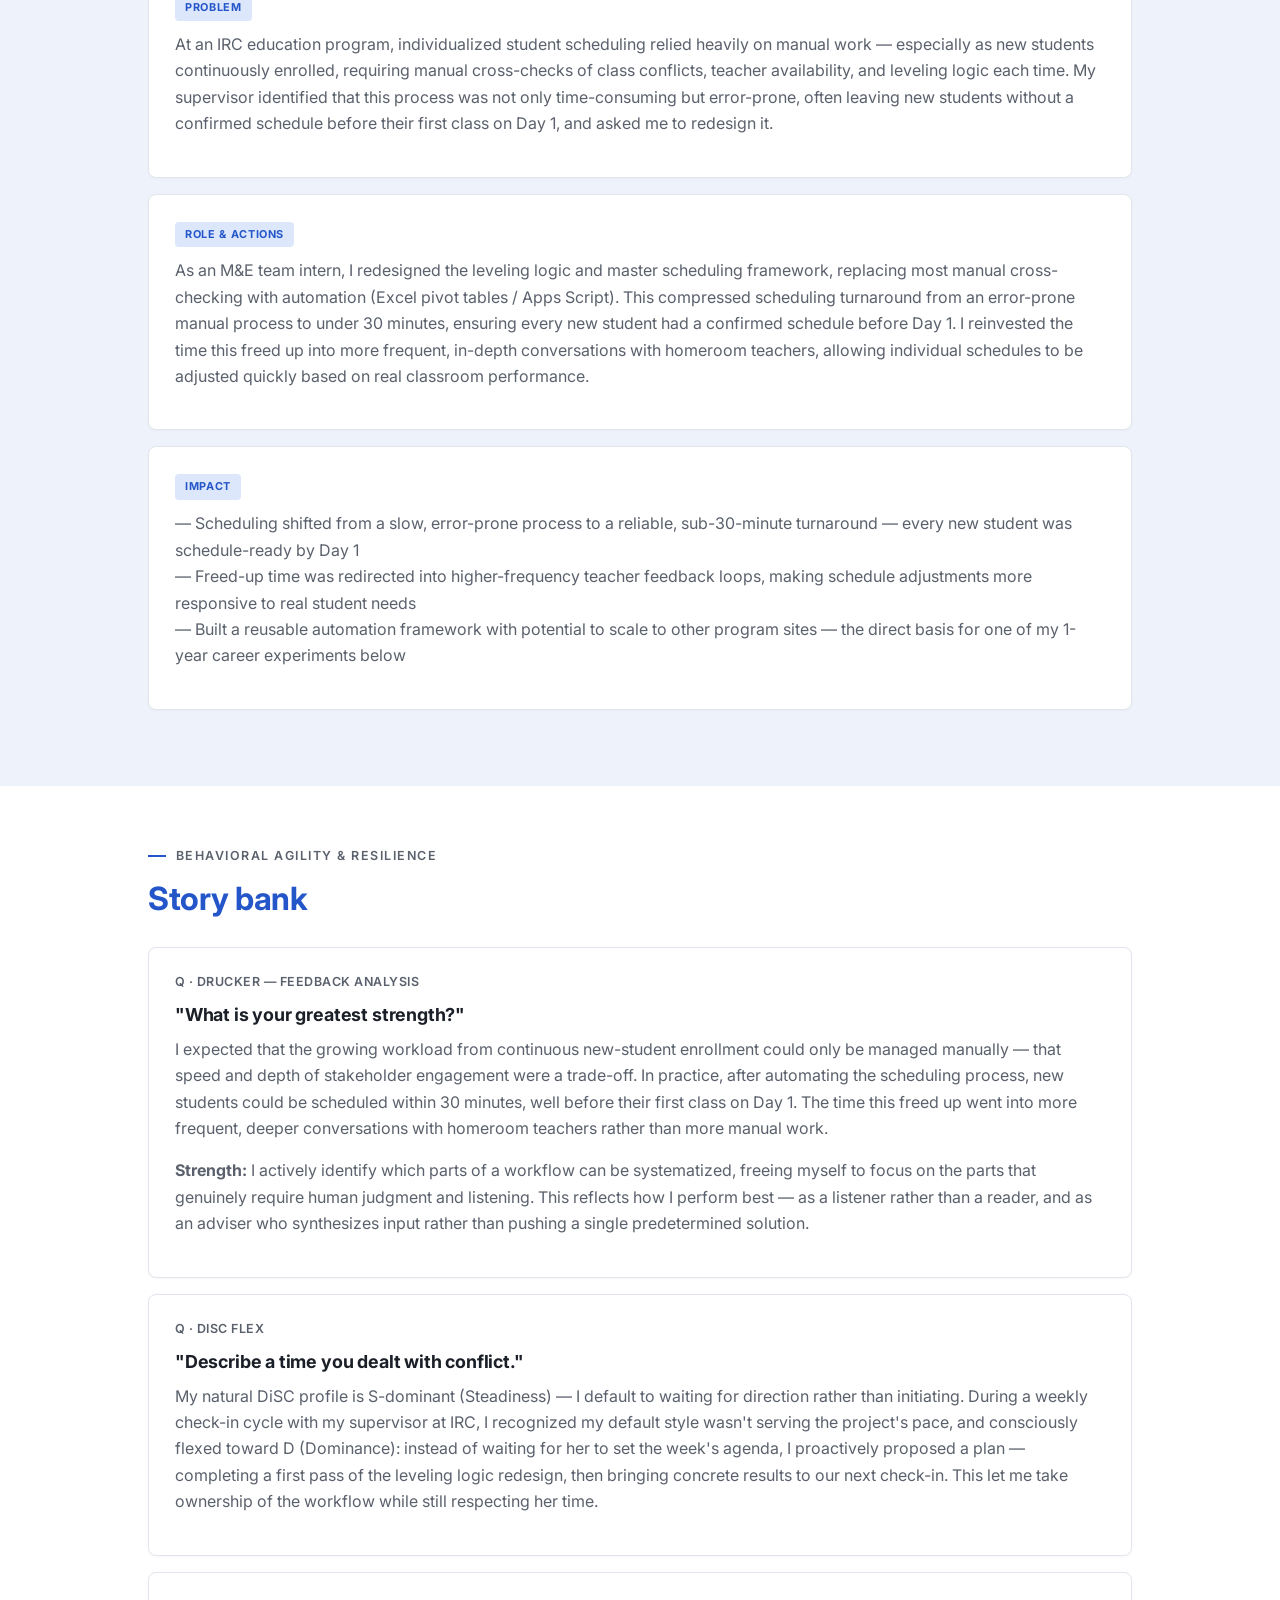
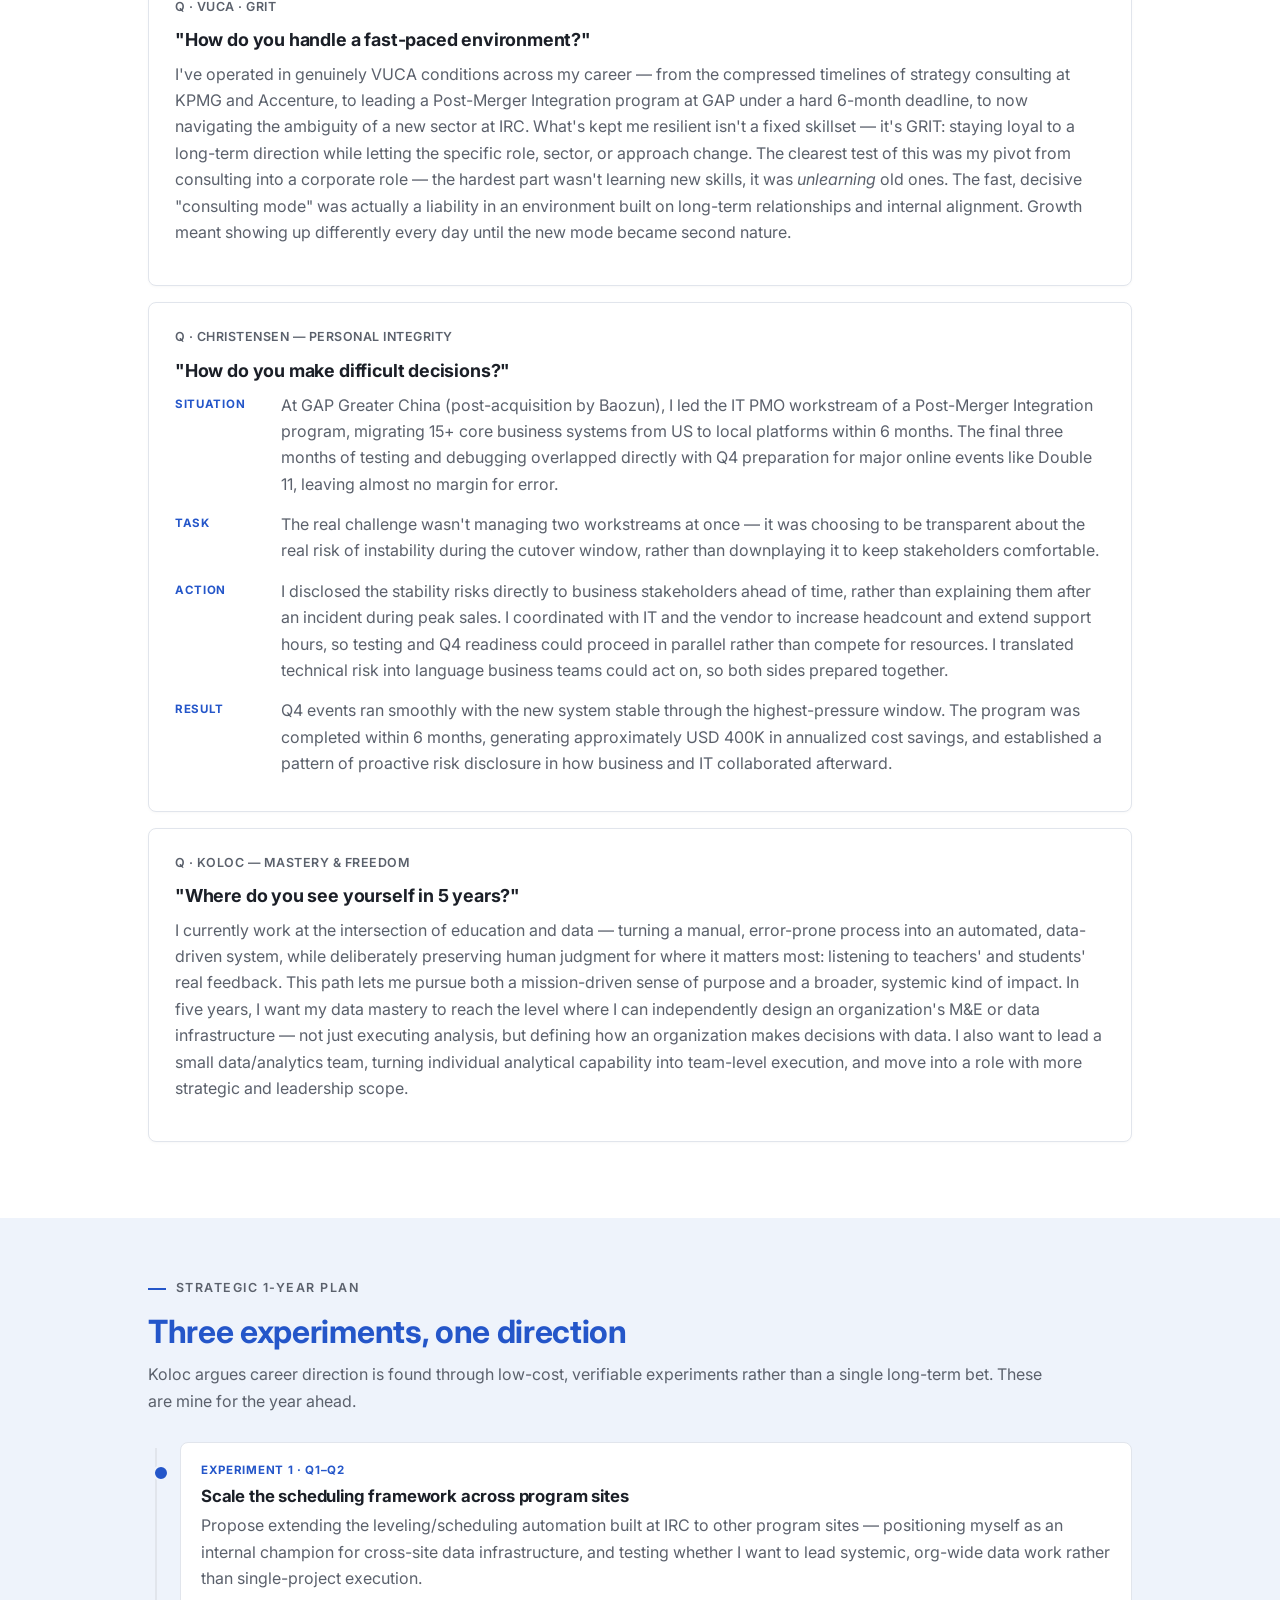
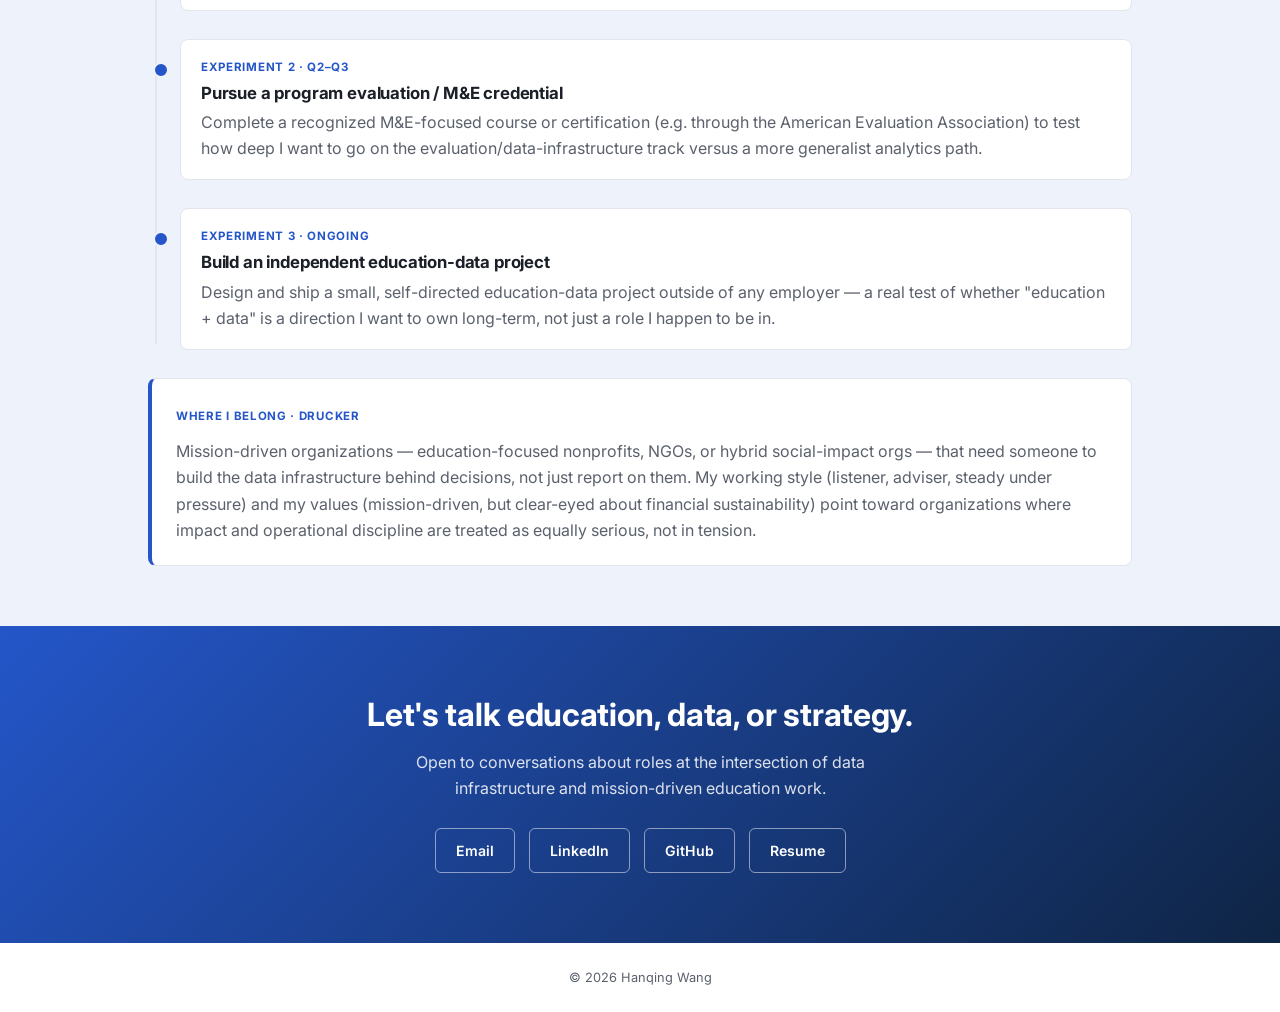
==== commit a6776aa1: "Add files via upload" ====
--- a/index.html
+++ b/index.html
@@ -28,7 +28,7 @@
 <header class="block bg-light hero" id="top">
   <div class="block-inner">
     <div class="eyebrow">STRATEGY · DATA · EDUCATION — NYC</div>
-    <h1>I build the systems behind stronger student outcomes.</h1>
+    <h1>I build what actually gives teachers more time with students.</h1>
     <p class="role-line">14 years across strategy consulting, corporate digital transformation, and — most recently — education program data &amp; evaluation.</p>
     <p class="lede">I build the systems that free people to do the part of the work only a person can do: listening, judging, deciding. This site is a working record of that — a case study, a set of interview-ready stories, and where I'm headed next.</p>
     <div class="hero-actions">
@@ -36,9 +36,6 @@
       <a href="resume.pdf" target="_blank" rel="noopener" class="btn btn-outline">Resume</a>
       <a href="mailto:hw3146@columbia.edu" class="btn btn-outline">Get in Touch</a>
     </div>
-    <p class="skill-inline">
-      <span>Program Management</span><span>M&amp;E / Data Infrastructure</span><span>Change Management</span><span>Stakeholder Communication</span><span>Process Automation</span>
-    </p>
   </div>
 </header>
 
--- a/style.css
+++ b/style.css
@@ -27,7 +27,7 @@
 }
 
 h1, h2, h3 { margin: 0; line-height: 1.2; letter-spacing: -0.01em; font-weight: 700; }
-h1 { font-size: clamp(1.7rem, 3.1vw, 2.3rem); color: var(--accent); }
+h1 { font-size: clamp(1.55rem, 2.8vw, 2.05rem); color: var(--accent); }
 h2 { font-size: clamp(1.5rem, 3vw, 2rem); color: var(--accent); }
 h3 { font-size: 1.12rem; color: var(--ink); font-weight: 700; }
 
@@ -69,7 +69,9 @@
 /* Hero */
 .hero { padding: 72px 0 56px; }
 .hero h1 { max-width: 14ch; }
-@media (max-width: 640px) { .hero h1 { max-width: 100%; } }
+@media (max-width: 640px) {
+  .hero h1 { max-width: 100%; font-size: 1.5rem; }
+}
 .hero .role-line { margin-top: 16px; font-size: 1.08rem; color: var(--ink-soft); max-width: 50ch; font-weight: 500; }
 .hero .lede { margin-top: 16px; font-size: 1rem; max-width: 58ch; }
 .hero-actions { margin-top: 26px; display: flex; gap: 12px; flex-wrap: wrap; }
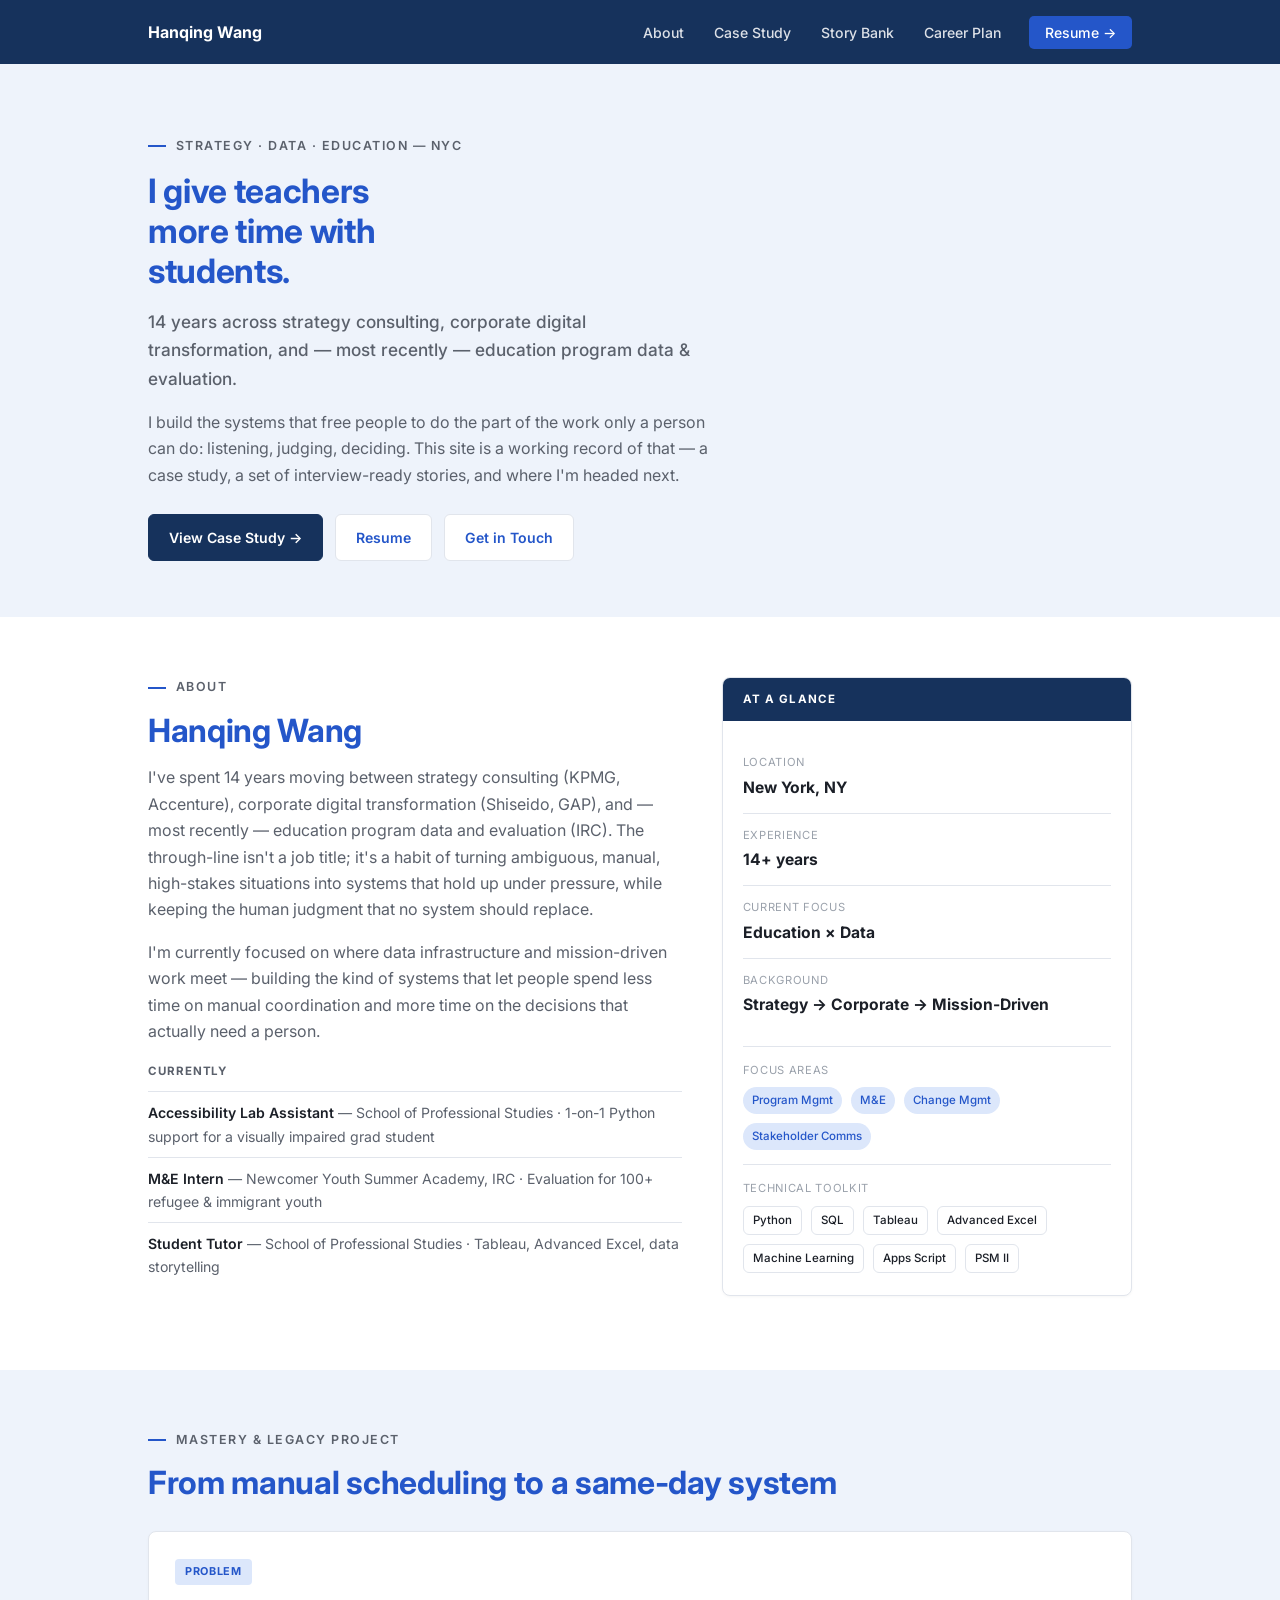
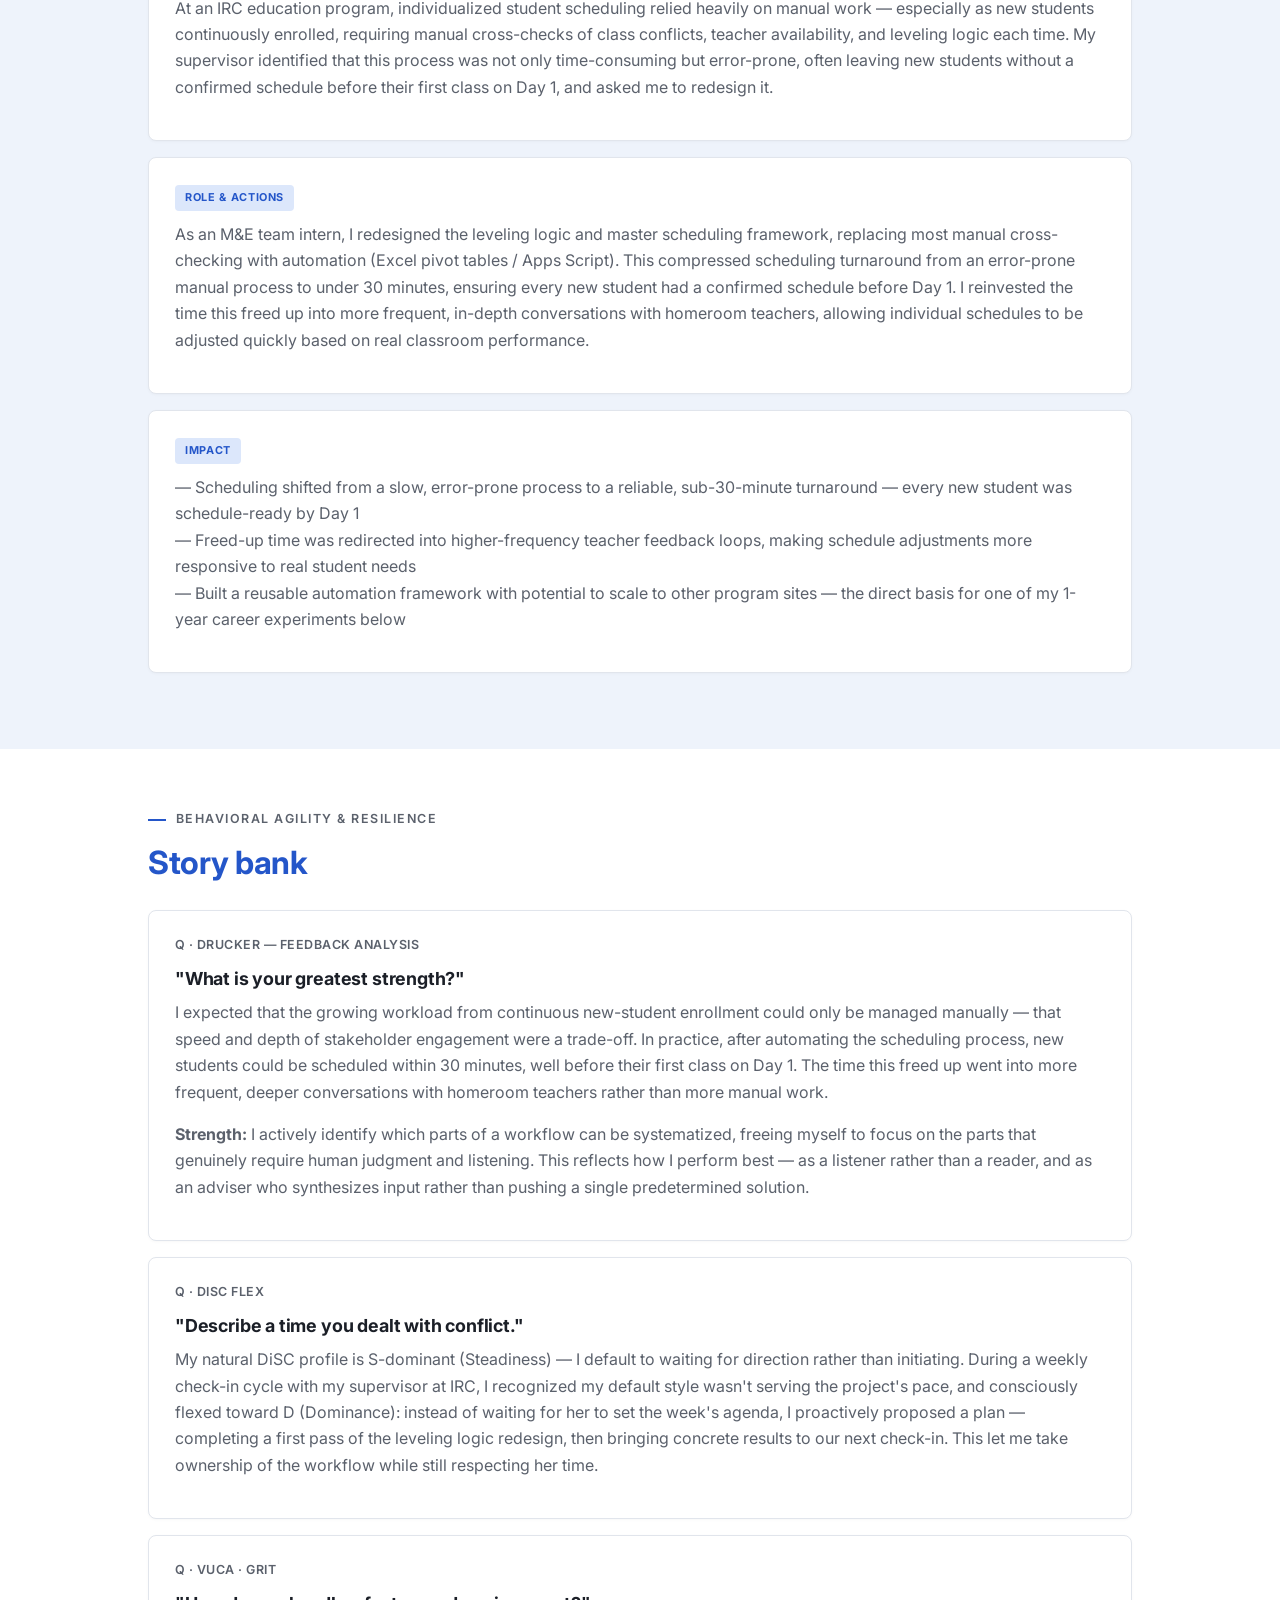
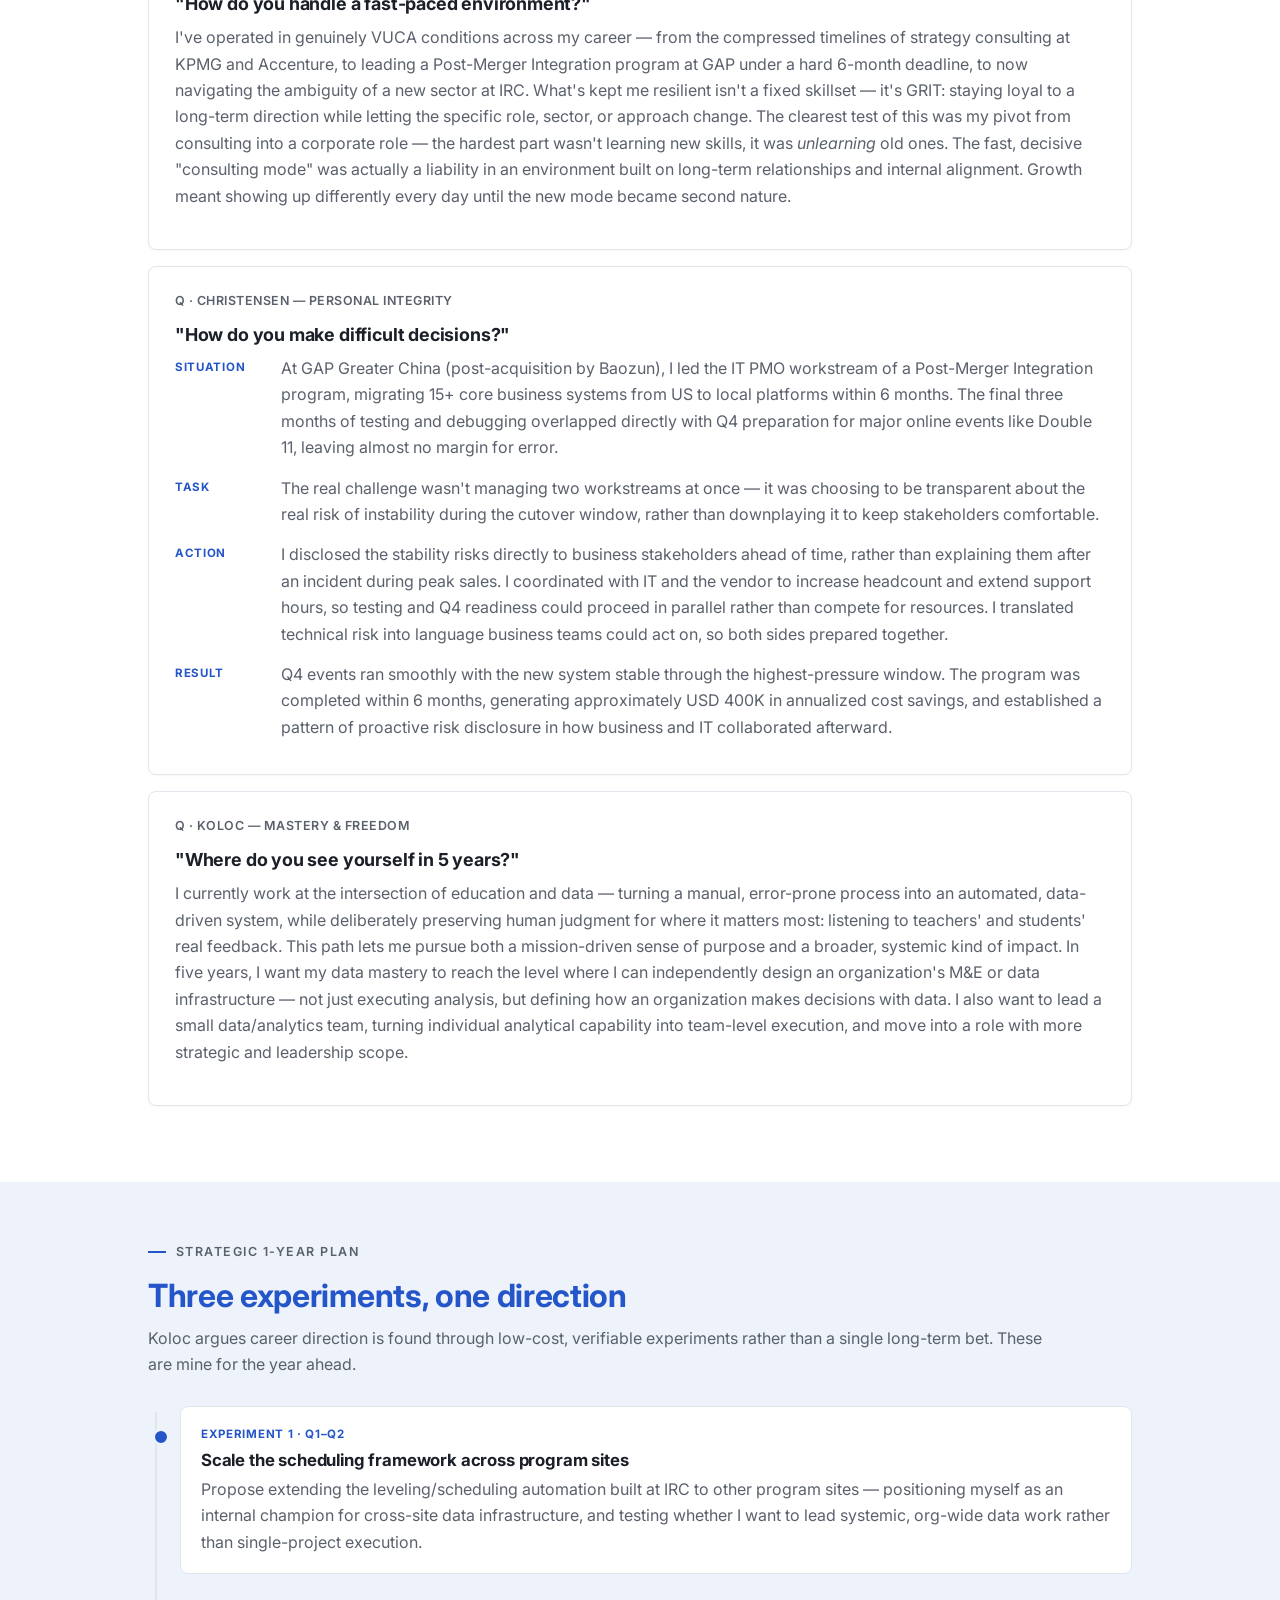
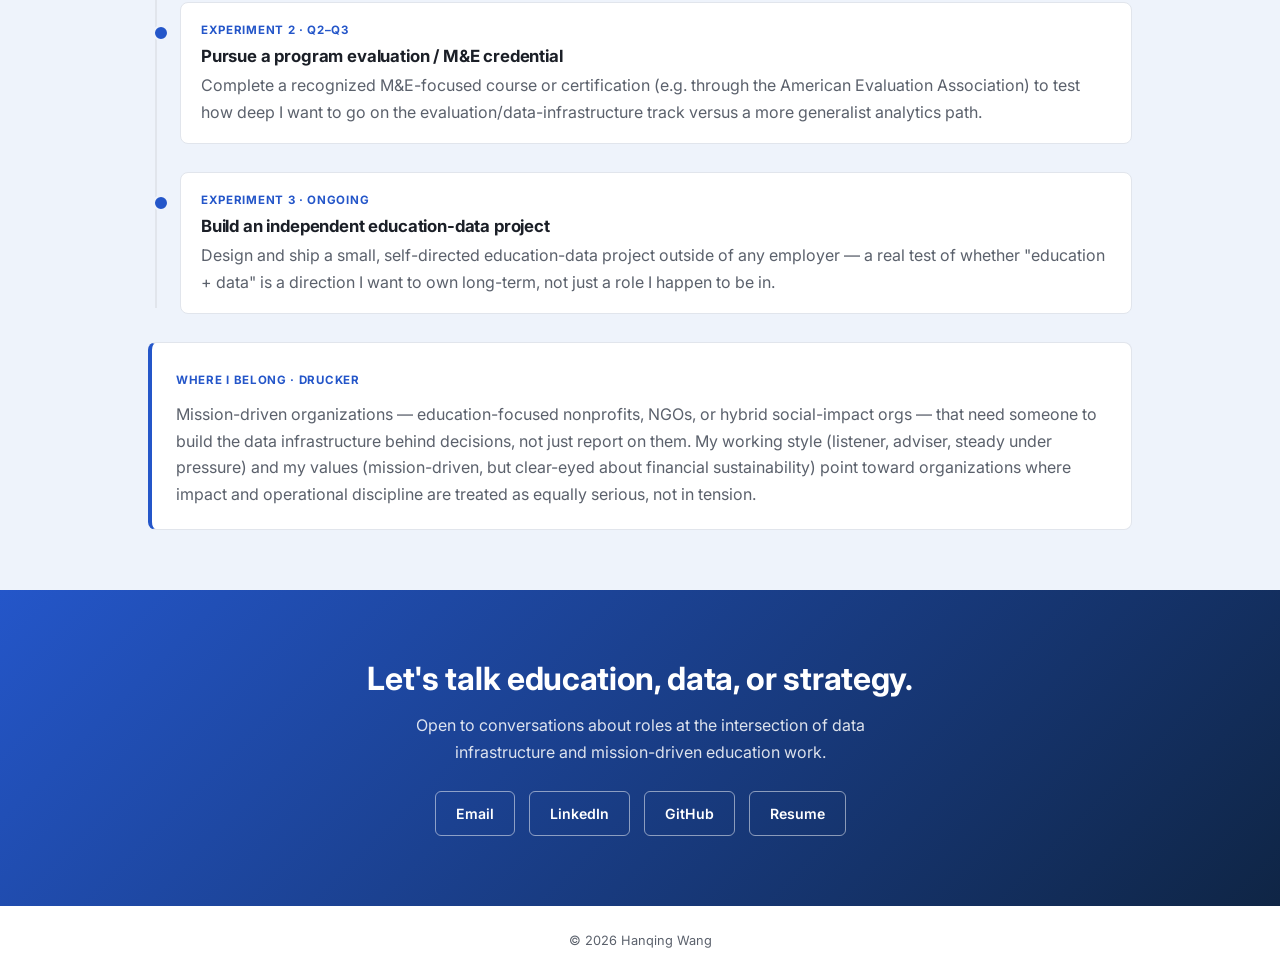
==== commit 8f0fc807: "Add files via upload" ====
--- a/index.html
+++ b/index.html
@@ -7,7 +7,7 @@
 <meta name="description" content="Hanqing Wang — 14 years across strategy consulting, digital transformation, and education program data & evaluation.">
 <link rel="preconnect" href="https://fonts.googleapis.com">
 <link href="https://fonts.googleapis.com/css2?family=Inter:wght@400;500;600;700&display=swap" rel="stylesheet">
-<link rel="stylesheet" href="style.css?v=3">
+<link rel="stylesheet" href="style.css?v=9">
 </head>
 <body>
 
@@ -28,7 +28,7 @@
 <header class="block bg-light hero" id="top">
   <div class="block-inner">
     <div class="eyebrow">STRATEGY · DATA · EDUCATION — NYC</div>
-    <h1>I build what actually gives teachers more time with students.</h1>
+    <h1>I give teachers more time with students.</h1>
     <p class="role-line">14 years across strategy consulting, corporate digital transformation, and — most recently — education program data &amp; evaluation.</p>
     <p class="lede">I build the systems that free people to do the part of the work only a person can do: listening, judging, deciding. This site is a working record of that — a case study, a set of interview-ready stories, and where I'm headed next.</p>
     <div class="hero-actions">
--- a/style.css
+++ b/style.css
@@ -27,7 +27,7 @@
 }
 
 h1, h2, h3 { margin: 0; line-height: 1.2; letter-spacing: -0.01em; font-weight: 700; }
-h1 { font-size: clamp(1.55rem, 2.8vw, 2.05rem); color: var(--accent); }
+h1 { font-size: 2.1rem; color: var(--accent); }
 h2 { font-size: clamp(1.5rem, 3vw, 2rem); color: var(--accent); }
 h3 { font-size: 1.12rem; color: var(--ink); font-weight: 700; }
 
@@ -70,7 +70,7 @@
 .hero { padding: 72px 0 56px; }
 .hero h1 { max-width: 14ch; }
 @media (max-width: 640px) {
-  .hero h1 { max-width: 100%; font-size: 1.5rem; }
+  .hero h1 { max-width: 100%; font-size: 1.7rem; }
 }
 .hero .role-line { margin-top: 16px; font-size: 1.08rem; color: var(--ink-soft); max-width: 50ch; font-weight: 500; }
 .hero .lede { margin-top: 16px; font-size: 1rem; max-width: 58ch; }
